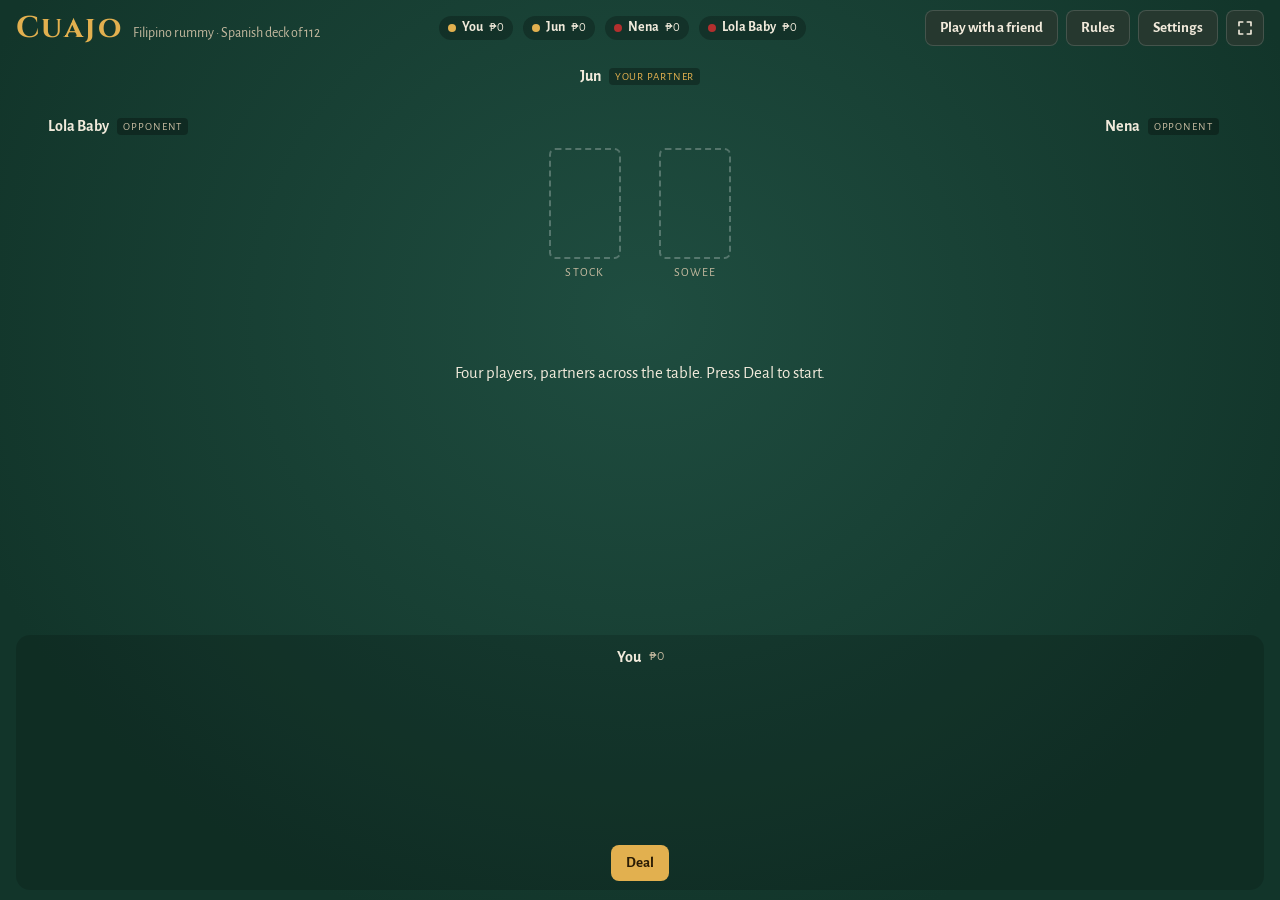
==== docs/index.html @ f2d4ef4f "Family house rules, house prices, discards per player, sideways layout, realistic cards - Win only w" ====
<!doctype html>
<html lang="en">
<head>
<meta charset="utf-8">
<meta name="viewport" content="width=device-width, initial-scale=1, viewport-fit=cover">
<title>Cuajo</title>
<link rel="manifest" href="manifest.webmanifest">
<meta name="theme-color" content="#12352a">
<link rel="icon" type="image/png" sizes="192x192" href="icon-192.png">
<link rel="apple-touch-icon" href="icon-180.png">
<meta name="mobile-web-app-capable" content="yes">
<meta name="apple-mobile-web-app-capable" content="yes">
<meta name="apple-mobile-web-app-title" content="Cuajo">
<meta name="apple-mobile-web-app-status-bar-style" content="black-translucent">
<link rel="preconnect" href="https://fonts.googleapis.com">
<link rel="preconnect" href="https://fonts.gstatic.com" crossorigin>
<link rel="stylesheet" href="https://fonts.googleapis.com/css2?family=Cinzel:wght@500;700&family=Alegreya+Sans:ital,wght@0,400;0,500;0,700;1,400&display=swap">
<style>
/* Layout: a card table seen from above. Your partner sits across the top, the two opponents on
   the left and right, the stock / discard / sowee in the middle, and your own hand fanned along
   the bottom edge. One committed look: dark felt, ivory cards, gold accents (coins). */
:root {
  --felt: #1f4d40;
  --felt-deep: #12352a;
  --ivory: #f7f0df;
  --ivory-2: #e8dcc0;
  --ink: #2b2219;
  --fg: #f1eadb;
  --fg-dim: #c4b99f;
  --panel: #1a2925;
  --panel-2: #26382f;
  --line: rgba(255, 255, 255, 0.14);
  --accent: #e2b04f;
  --accent-ink: #2a1c05;
  --good: #8fd39a;
  --warn: #f0a35e;
  --bad: #e5736d;
  --oros: #b07f1a;
  --copas: #b32f2e;
  --espadas: #3a5a8c;
  --bastos: #4c7a35;
  --font-display: 'Cinzel', 'Palatino Linotype', 'Book Antiqua', Georgia, serif;
  --font-body: 'Alegreya Sans', 'Gill Sans', 'Trebuchet MS', Verdana, sans-serif;
  --size: 1;
  --cw: calc(clamp(46px, 5.6vw, 74px) * var(--size));
  color-scheme: dark;
}
* { box-sizing: border-box; }
[hidden] { display: none !important; }
html, body { height: 100%; }
body {
  margin: 0;
  background: radial-gradient(ellipse at 50% 35%, var(--felt) 0%, var(--felt-deep) 78%) no-repeat, var(--felt-deep);
  color: var(--fg);
  font: 400 16px/1.4 var(--font-body);
  -webkit-font-smoothing: antialiased;
}
button { font: inherit; }
#app { min-height: 100%; display: flex; flex-direction: column; gap: 10px; padding-inline: 16px; padding-block: 10px; max-width: 1360px; margin: 0 auto; }

/* top bar */
.topbar { display: flex; align-items: center; justify-content: space-between; gap: 10px 16px; flex-wrap: wrap; }
.brand { display: flex; align-items: baseline; gap: 10px; flex-wrap: wrap; }
.brand h1 { font: 700 clamp(22px, 3vw, 30px)/1 var(--font-display); letter-spacing: 0.08em; margin: 0; color: var(--accent); }
.brand .sub { color: var(--fg-dim); font-size: 14px; }
.topbar .actions { display: flex; gap: 8px; flex-wrap: wrap; }
.scores { display: flex; gap: 6px 10px; flex-wrap: wrap; font-variant-numeric: tabular-nums; font-size: 14px; }
.sc { display: inline-flex; gap: 6px; align-items: center; padding: 2px 9px; border-radius: 999px; background: rgba(0, 0, 0, 0.25); }
.sc .nm { font-weight: 600; }
.dot { width: 8px; height: 8px; border-radius: 50%; flex: none; }
.dot.us { background: var(--accent); }
.dot.them { background: var(--copas); }
.pos { color: var(--good); }
.neg { color: var(--bad); }

/* buttons */
.btn { padding: 8px 14px; border-radius: 8px; border: 1px solid var(--line); background: var(--panel-2); color: var(--fg); cursor: pointer; font-weight: 600; font-size: 15px; line-height: 1.2; }
.btn:hover { background: #2f4439; }
.btn.primary { background: var(--accent); color: var(--accent-ink); border-color: transparent; }
.btn.primary:hover { background: #f0c268; }
.btn.danger { background: #5a2523; border-color: transparent; }
.btn:disabled { opacity: 0.45; cursor: default; }
.btn:disabled:hover { background: var(--panel-2); }
.btn.primary:disabled:hover { background: var(--accent); }
.btn:focus-visible, .card.pick:focus-visible, .pile.clickable .card:focus-visible { outline: 2px solid var(--accent); outline-offset: 2px; }
.btn .mini-row { --cw: 22px; margin-left: 6px; vertical-align: middle; }

/* table grid */
.table { flex: 1 1 auto; display: grid; grid-template-columns: minmax(120px, 1fr) minmax(0, 4fr) minmax(120px, 1fr); grid-template-rows: auto minmax(0, 1fr); grid-template-areas: "north north north" "west center east"; gap: 10px; }
.seat-north { grid-area: north; }
.seat-west { grid-area: west; }
.seat-east { grid-area: east; }
.center { grid-area: center; }

/* opponents' seats */
.seat { position: relative; display: flex; flex-direction: column; align-items: center; gap: 6px; padding: 8px; border-radius: 12px; border: 1px solid transparent; min-width: 0; }
.seat.active, .you.active { border-color: rgba(226, 176, 79, 0.65); background: rgba(0, 0, 0, 0.2); }
.seat header, .you header { display: flex; align-items: center; gap: 8px; flex-wrap: wrap; justify-content: center; font-size: 14px; color: var(--fg-dim); }
.seat .nm, .you .nm { font-weight: 700; font-size: 16px; color: var(--fg); }
.tag { font-size: 11px; letter-spacing: 0.08em; text-transform: uppercase; padding: 2px 6px; border-radius: 4px; background: rgba(0, 0, 0, 0.3); color: var(--fg-dim); line-height: 1.2; }
.tag.dealer { background: var(--accent); color: var(--accent-ink); }
.tag.purro { background: var(--copas); color: #fff; animation: pulse 1.4s ease-in-out infinite; }
.tag.us { color: var(--accent); }
.fan { display: flex; justify-content: center; flex-wrap: wrap; --cw: 34px; max-width: 100%; padding-left: calc(var(--cw) * 0.7); }
.fan .card { margin-left: calc(var(--cw) * -0.7); }
.fan.open { --cw: 40px; padding-left: calc(var(--cw) * 0.45); }
.fan.open .card { margin-left: calc(var(--cw) * -0.45); }
.seat-west .fan, .seat-east .fan { --cw: 30px; }
.extras { display: flex; gap: 10px; flex-wrap: wrap; justify-content: center; align-items: flex-end; }
.secret, .marker { display: flex; flex-direction: column; align-items: center; gap: 3px; font-size: 11px; color: var(--fg-dim); text-transform: uppercase; letter-spacing: 0.08em; }
.stack { display: flex; --cw: 26px; padding-left: calc(var(--cw) * 0.55); }
.stack .card { margin-left: calc(var(--cw) * -0.55); }
.marker { --cw: 30px; }
.stack .card.extra { margin-left: 5px; outline: 2px dashed var(--warn); outline-offset: -2px; }
.tag.penalty { background: #5a3a12; color: #f6d9a0; }

/* centre */
.center { display: flex; flex-direction: column; align-items: center; justify-content: center; gap: 12px; min-width: 0; padding: 6px 0; }
.piles { display: flex; gap: clamp(14px, 3vw, 40px); align-items: flex-end; justify-content: center; }
.pile { display: flex; flex-direction: column; align-items: center; gap: 5px; position: relative; }
.pile .lbl { font-size: 12px; letter-spacing: 0.1em; text-transform: uppercase; color: var(--fg-dim); }
.slot { width: var(--cw); height: calc(var(--cw) * 1.55); border-radius: calc(var(--cw) * 0.09); border: 2px dashed rgba(255, 255, 255, 0.25); }
.pile .cnt { position: absolute; top: -9px; right: -10px; background: var(--panel); border: 1px solid var(--line); border-radius: 999px; font-size: 12px; padding: 1px 7px; font-variant-numeric: tabular-nums; z-index: 1; }
.pile.clickable .card { cursor: pointer; box-shadow: 0 0 0 2px var(--accent), 0 6px 14px rgba(0, 0, 0, 0.4); transition: transform 0.15s ease; }
.pile.clickable .card:hover { transform: translateY(-5px); }
.pile.wins .card { box-shadow: 0 0 0 2px var(--good), 0 0 18px var(--good); }
.status { margin: 0; text-align: center; font-size: 17px; max-width: 60ch; text-wrap: balance; min-height: 1.4em; }
.status strong { color: var(--accent); }
.notice { color: var(--warn); }
.log { list-style: none; margin: 0; padding: 0; font-size: 13px; color: var(--fg-dim); max-width: 62ch; width: 100%; }
.log li { padding: 2px 0; border-top: 1px solid rgba(255, 255, 255, 0.07); display: flex; gap: 6px; align-items: center; }
.log li:first-child { border-top: 0; }
.log li.purro, .log li.time, .log li.over, .log li.secret { color: var(--fg); }
.shown-card { --cw: 22px; display: inline-flex; vertical-align: middle; }

/* your seat */
.you { position: relative; display: flex; flex-direction: column; gap: 6px; padding: 10px 8px 8px; border-radius: 14px; background: rgba(0, 0, 0, 0.16); border: 1px solid transparent; }
.hand { position: relative; display: flex; flex-wrap: wrap; justify-content: center; align-items: flex-end; padding: 16px 0 8px; gap: 16px 12px; min-height: calc(var(--cw) * 1.55 + 22px); }
.hand .card { margin-left: calc(var(--cw) * -0.36); transition: transform 0.15s ease, box-shadow 0.15s ease; }
.hand .card.pick { cursor: pointer; }
.hand .card.pick:hover, .hand .card.pick:focus-visible { transform: translateY(-8px); z-index: 2; }
.hand .card.selected { transform: translateY(-16px); box-shadow: 0 0 0 2px var(--accent), 0 8px 18px rgba(0, 0, 0, 0.45); z-index: 3; }
.hand .card.drawn { box-shadow: 0 0 0 2px var(--good), 0 4px 12px rgba(0, 0, 0, 0.4); }

.hand .card.meld::after, .hand .card.part::after { content: ''; position: absolute; left: 20%; right: 20%; bottom: 0; height: 4px; border-radius: 3px 3px 0 0; background: var(--good); }
.hand .card.part::after { background: var(--warn); }
.hand-tools { display: flex; gap: 6px 8px; align-items: center; justify-content: center; flex-wrap: wrap; font-size: 13px; }
.hand-tools .lbl { font-size: 12px; letter-spacing: 0.1em; text-transform: uppercase; color: var(--fg-dim); }
.btn.chip { padding: 4px 11px; font-size: 13px; border-radius: 999px; font-weight: 600; }
.btn.chip.on { border-color: rgba(226, 176, 79, 0.7); color: var(--accent); }
.drag-hint { color: var(--fg-dim); }
.hand .card { cursor: grab; touch-action: manipulation; -webkit-touch-callout: none; }
.hand .card.pick { cursor: pointer; }
.hand .card.placeholder { opacity: 0.3; transform: none !important; box-shadow: 0 0 0 2px var(--accent); }
.card.ghost { position: fixed; left: 0; top: 0; margin: 0; z-index: 60; pointer-events: none; transform: rotate(-3deg) scale(1.08); transition: none; box-shadow: 0 16px 30px rgba(0, 0, 0, 0.55), 0 0 0 2px var(--accent); }
body.dragging, body.dragging * { cursor: grabbing !important; -webkit-user-select: none; user-select: none; }
body.dragging .hand .card:hover { transform: none; }
.pile.discard.drop-target > :first-child { outline: 2px dashed var(--accent); outline-offset: 5px; }
.pile.discard.drop-hover > :first-child { outline: 3px solid var(--good); outline-offset: 5px; transform: scale(1.06); }
.hint { text-align: center; font-size: 14px; color: var(--fg-dim); min-height: 1.4em; display: flex; gap: 6px; align-items: center; justify-content: center; flex-wrap: wrap; }
.mini-row { display: inline-flex; gap: 3px; --cw: 26px; vertical-align: middle; flex-wrap: wrap; }
.bar { display: flex; gap: 8px; justify-content: center; flex-wrap: wrap; align-items: center; }

/* cards */
.card { position: relative; width: var(--cw); height: calc(var(--cw) * 1.55); border-radius: calc(var(--cw) * 0.09); background: linear-gradient(160deg, #fbf7ee 0%, #f1e9d6 100%); color: var(--ink); box-shadow: 0 1px 2px rgba(0, 0, 0, 0.45), 0 0 0 1px rgba(60, 40, 20, 0.35); flex: 0 0 auto; user-select: none; -webkit-user-select: none; overflow: hidden; }
.card.s-coins { --suit: var(--oros); }
.card.s-cups { --suit: var(--copas); }
.card.s-swords { --suit: var(--espadas); }
.card.s-batons { --suit: var(--bastos); }
.card .face { position: absolute; inset: 0; width: 100%; height: 100%; display: block; }
.face .ix { font-family: var(--font-display); font-weight: 700; font-size: 24px; fill: #2a2118; }
.face .ix.big { font-size: 46px; }
.face .tiny { font-family: var(--font-display); font-weight: 700; font-size: 6.5px; letter-spacing: 1.2px; fill: #2a2118; }
.card.back { background: repeating-linear-gradient(45deg, #8a2a2e 0 4px, #6d1c20 4px 8px), #6d1c20; border: calc(var(--cw) * 0.07) solid var(--ivory); }
.card.back::after { content: ''; position: absolute; inset: 10%; border: 1px solid rgba(255, 255, 255, 0.35); border-radius: 3px; }
.card.bounit { box-shadow: 0 0 0 2px var(--good), 0 0 12px var(--good); }

/* modals */
.modal { position: fixed; inset: 0; background: rgba(5, 12, 10, 0.64); display: flex; align-items: center; justify-content: center; padding: 16px; z-index: 20; }
.modal .box { background: var(--panel); border: 1px solid var(--line); border-radius: 14px; max-width: 700px; width: 100%; max-height: min(92vh, 100%); overflow: auto; padding: 22px 22px 18px; box-shadow: 0 20px 50px rgba(0, 0, 0, 0.5); }
.modal h2 { font: 700 24px/1.15 var(--font-display); margin: 0 0 6px; color: var(--accent); letter-spacing: 0.04em; text-wrap: balance; }
.modal h3 { margin: 18px 0 6px; text-transform: uppercase; letter-spacing: 0.1em; color: var(--fg-dim); font-size: 13px; font-weight: 700; }
.modal p { margin: 6px 0; max-width: 68ch; }
.modal .box > .bar { margin-top: 18px; justify-content: flex-end; }
.groups { display: flex; flex-wrap: wrap; gap: 10px; }
.group { display: flex; gap: 3px; padding: 6px; border-radius: 8px; background: rgba(0, 0, 0, 0.28); --cw: 40px; align-items: center; }
.kv { display: grid; grid-template-columns: auto 1fr; gap: 5px 16px; font-size: 15px; margin: 0; }
.kv dt { color: var(--fg-dim); }
.kv dd { margin: 0; font-variant-numeric: tabular-nums; }
.rules { font-size: 15px; line-height: 1.5; }
.rules ul, .rules ol { padding-left: 20px; }
.rules li { margin: 3px 0; max-width: 68ch; }
.rules dl { margin: 6px 0; }
.rules dt { font-weight: 700; margin-top: 8px; }
.rules dd { margin: 0; max-width: 68ch; }
.rules table { border-collapse: collapse; font-variant-numeric: tabular-nums; margin: 6px 0; }
.rules th, .rules td { text-align: left; padding: 4px 12px 4px 0; border-bottom: 1px solid var(--line); }
.rules a { color: var(--accent); }
.settings .row { display: flex; align-items: center; justify-content: space-between; gap: 12px; padding: 9px 0; border-top: 1px solid var(--line); flex-wrap: wrap; }
.settings .row:first-of-type { border-top: 0; }
.settings input[type=text], .settings select { font: inherit; padding: 6px 8px; border-radius: 6px; border: 1px solid var(--line); background: var(--panel-2); color: var(--fg); }
.settings input[type=text] { width: 11em; }
.settings input[type=checkbox] { width: 18px; height: 18px; accent-color: var(--accent); }
.time-card { display: flex; align-items: center; gap: 14px; margin: 10px 0; }
.time-card .card { --cw: 64px; }

@keyframes pulse { 0%, 100% { opacity: 1; } 50% { opacity: 0.55; } }
@media (prefers-reduced-motion: reduce) { *, *::before, *::after { animation: none !important; transition: none !important; } }

@media (max-width: 760px) {
  .table { grid-template-columns: 1fr 1fr; grid-template-areas: "north north" "west east" "center center"; gap: 6px; }
  .seat-west .fan, .seat-east .fan { display: none; }
  .seat { padding: 6px 4px; }
  .status { font-size: 15px; }
  .hand { padding-top: 10px; }
  .brand .sub { display: none; }
}
@media (max-width: 460px) {
  :root { --cw: calc(44px * var(--size)); }
  .seat-north .fan { --cw: 26px; }
  .modal .box { padding: 16px 14px 14px; }
}

/* groups in your hand */
.seg { position: relative; display: flex; flex-wrap: wrap; padding-left: calc(var(--cw) * 0.36); row-gap: 16px; }
.seg.grp { padding: 24px 8px 8px calc(var(--cw) * 0.36 + 8px); border-radius: 12px; background: rgba(255, 255, 255, 0.06); border: 1px solid var(--line); }
.seg.grp.ok { border-color: rgba(143, 211, 154, 0.6); background: rgba(143, 211, 154, 0.1); }
.seg.grp.part { border-color: rgba(240, 163, 94, 0.55); background: rgba(240, 163, 94, 0.07); }
.grp-tag { position: absolute; top: 3px; left: 8px; right: 4px; display: flex; white-space: nowrap; overflow: hidden; align-items: center; justify-content: space-between; gap: 6px; font-size: 11px; font-weight: 700; letter-spacing: 0.08em; text-transform: uppercase; color: var(--fg-dim); cursor: grab; -webkit-user-select: none; user-select: none; }
.grp-name { overflow: hidden; text-overflow: ellipsis; }
.seg.grp.ok .grp-name { color: var(--good); }
.seg.grp.part .grp-name { color: var(--warn); }
.grp-x { border: 0; background: transparent; color: var(--fg-dim); font-size: 17px; line-height: 1; padding: 0 4px; cursor: pointer; border-radius: 4px; }
.grp-x:hover, .grp-x:focus-visible { color: var(--fg); background: rgba(255, 255, 255, 0.12); }
.seg.grp .card.selected { transform: translateY(-10px); }
.seg.placeholder { opacity: 0.35; }
.seg.ghost { position: fixed; left: 0; top: 0; margin: 0; z-index: 60; pointer-events: none; transform: rotate(-2deg) scale(1.03); background: var(--panel-2); box-shadow: 0 16px 30px rgba(0, 0, 0, 0.5); }
.btn.chip.primary { background: var(--accent); color: var(--accent-ink); border-color: transparent; }

/* watching the other players */
.card.flying { position: fixed; left: 0; top: 0; margin: 0; z-index: 70; pointer-events: none; transform-origin: 0 0; box-shadow: 0 10px 22px rgba(0, 0, 0, 0.45); }
#app.dealing .fan .card, #app.dealing #hand .card, #app.dealing .pile.sowee .card, #app.dealing .pile.discard .card { visibility: hidden; }
.thinking { display: inline-flex; gap: 3px; align-items: center; padding: 0 2px; }
.thinking i { width: 5px; height: 5px; border-radius: 50%; background: var(--accent); animation: blink 1.1s infinite ease-in-out; }
.thinking i:nth-child(2) { animation-delay: 0.18s; }
.thinking i:nth-child(3) { animation-delay: 0.36s; }
@keyframes blink { 0%, 80%, 100% { opacity: 0.25; } 40% { opacity: 1; } }
.bubble { position: absolute; left: 50%; top: 0; transform: translate(-50%, -70%); background: var(--ivory); color: var(--ink); font: 700 17px/1 var(--font-display); letter-spacing: 0.04em; padding: 8px 14px; border-radius: 14px; box-shadow: 0 8px 20px rgba(0, 0, 0, 0.4); z-index: 30; white-space: nowrap; pointer-events: none; animation: pop 0.28s cubic-bezier(0.3, 1.6, 0.5, 1); }
.bubble::after { content: ''; position: absolute; left: 50%; bottom: -7px; margin-left: -7px; border: 7px solid transparent; border-bottom: 0; border-top-color: var(--ivory); }
@keyframes pop { from { transform: translate(-50%, -40%) scale(0.6); opacity: 0; } to { transform: translate(-50%, -70%) scale(1); opacity: 1; } }
.btn.next { display: inline-flex; align-items: center; gap: 6px; }
.btn.next kbd { font: 600 11px/1 var(--font-body); padding: 2px 5px; border-radius: 4px; border: 1px solid var(--line); color: var(--fg-dim); }

.center-bar { display: flex; justify-content: center; min-height: 38px; }

/* playing with a friend */
.friend .join-code { font: 700 34px/1 var(--font-display); letter-spacing: 0.25em; text-align: center; color: var(--accent); padding: 10px 0 4px; }
.link-row { display: flex; gap: 8px; align-items: center; flex-wrap: wrap; margin: 6px 0; }
.link-row input { flex: 1 1 160px; min-width: 0; font: inherit; padding: 7px 9px; border-radius: 6px; border: 1px solid var(--line); background: var(--panel-2); color: var(--fg); }
.friend .wait { display: flex; gap: 8px; align-items: center; color: var(--fg-dim); }
.error { color: var(--bad); }
.handover { display: flex; flex-direction: column; align-items: center; gap: 12px; padding: 20px 8px; text-align: center; width: 100%; }
.handover p { margin: 0; font-size: 17px; max-width: 40ch; }
.tag.friend { background: rgba(143, 211, 154, 0.2); color: var(--good); }

/* phones: the whole table on one screen */
@media (max-width: 600px) {
  #app { gap: 6px; padding-block: 6px; }
  .topbar { gap: 6px 8px; }
  .brand h1 { font-size: 20px; }
  .topbar .actions { gap: 5px; }
  .topbar .btn { padding: 5px 9px; font-size: 13px; }
  .scores { order: 3; width: 100%; gap: 4px; font-size: 12px; }
  .sc { padding: 1px 7px; gap: 4px; }
  .table { grid-template-columns: repeat(3, minmax(0, 1fr)); grid-template-areas: "west north east" "center center center"; gap: 4px; }
  .seat { padding: 4px 2px; gap: 3px; }
  .seat .fan { display: none; }
  .seat header { gap: 3px 5px; font-size: 12px; }
  .seat .nm { font-size: 14px; }
  .seat .tag.role:not(.us) { display: none; }
  .tag { font-size: 10px; padding: 1px 4px; }
  .extras { gap: 4px; }
  .center { gap: 6px; padding: 2px 0; }
  .piles { gap: 14px; }
  .pile .lbl { font-size: 10px; }
  .status { font-size: 14px; min-height: 0; }
  .center-bar { min-height: 0; }
  .btn.next { padding: 5px 12px; font-size: 13px; }
  .log { font-size: 12px; }
  .log li:nth-child(n+3) { display: none; }
  .you { padding: 6px 4px; gap: 4px; }
  .you header { font-size: 13px; gap: 4px 6px; }
  .hand-tools { gap: 4px 5px; }
  .hand-tools .lbl, .drag-hint { display: none; }
  .btn.chip { padding: 3px 9px; font-size: 12px; }
  .hand { --cw: calc(min(13.2vw, 54px) * var(--size)); padding-top: 12px; gap: 12px 8px; min-height: 0; }
  .seg { row-gap: 12px; }
  .seg.grp { padding: 20px 5px 5px calc(var(--cw) * 0.36 + 5px); }
  .hint { font-size: 12.5px; min-height: 0; }
  .bar .btn { padding: 7px 12px; font-size: 14px; }
  .bubble { font-size: 15px; padding: 6px 10px; }
}

/* table and card-back choices */
html[data-felt="blue"] { --felt: #1d4466; --felt-deep: #10283f; }
html[data-felt="burgundy"] { --felt: #5e2130; --felt-deep: #37111b; }
html[data-felt="wood"] { --felt: #7a5431; --felt-deep: #3e2915; }
html[data-felt="wood"] body { background: repeating-linear-gradient(90deg, rgba(0, 0, 0, 0.07) 0 2px, transparent 2px 11px), radial-gradient(ellipse at 50% 35%, var(--felt) 0%, var(--felt-deep) 78%) no-repeat, var(--felt-deep); }
html[data-back="blue"] .card.back { background: repeating-linear-gradient(45deg, #2d5391 0 4px, #1f3c6c 4px 8px), #1f3c6c; }
.settings h3 { margin-top: 20px; }
.fixed-name { color: var(--fg-dim); }
.friend .route { color: var(--fg-dim); font-size: 14px; }

/* chat */
.chat { position: fixed; right: 16px; bottom: calc(16px + env(safe-area-inset-bottom, 0px)); width: min(340px, calc(100vw - 32px)); max-height: min(62vh, 440px); display: flex; flex-direction: column; gap: 8px; padding: 10px 12px 12px; background: var(--panel); border: 1px solid var(--line); border-radius: 14px; box-shadow: 0 16px 40px rgba(0, 0, 0, 0.5); z-index: 40; }
.chat-head { display: flex; justify-content: space-between; align-items: center; font: 700 17px/1 var(--font-display); color: var(--accent); letter-spacing: 0.04em; }
.chat-list { list-style: none; margin: 0; padding: 0; overflow: auto; flex: 1 1 auto; min-height: 60px; display: flex; flex-direction: column; gap: 5px; font-size: 14px; overflow-wrap: anywhere; }
.chat-list b { color: var(--accent); }
.chat-list .empty { color: var(--fg-dim); }
.chat-quick { display: flex; flex-wrap: wrap; gap: 4px; }
.chat-form { display: flex; gap: 6px; }
.chat-form input { flex: 1 1 auto; min-width: 0; font: inherit; padding: 7px 9px; border-radius: 6px; border: 1px solid var(--line); background: var(--panel-2); color: var(--fg); }

/* matches, seats and stats */
.sc.match { background: rgba(226, 176, 79, 0.18); color: var(--accent); font-weight: 700; }
.match-win { font: 700 20px/1.2 var(--font-display); color: var(--accent); }
.friend .seats .row { display: flex; justify-content: space-between; gap: 10px; padding: 7px 0; border-top: 1px solid var(--line); flex-wrap: wrap; }
.friend .seats .row:first-child { border-top: 0; }
.who.here { color: var(--good); font-weight: 700; }
.who.away { color: var(--warn); }
.who.open { color: var(--fg-dim); }
.stat-grid { display: grid; grid-template-columns: repeat(auto-fill, minmax(140px, 1fr)); gap: 8px; margin: 8px 0; }
.stat { background: rgba(0, 0, 0, 0.22); border-radius: 10px; padding: 10px 12px; display: flex; flex-direction: column; gap: 2px; }
.stat b { font: 700 22px/1.1 var(--font-display); color: var(--accent); font-variant-numeric: tabular-nums; }
.stat span { font-size: 13px; color: var(--fg-dim); }
.note { color: var(--fg-dim); font-size: 13px; }
@media (max-width: 600px) { .chat { right: 8px; left: 8px; width: auto; bottom: calc(8px + env(safe-area-inset-bottom, 0px)); } }

/* phones: readable text and finger-sized controls */
@media (max-width: 600px) {
  .sc { font-size: 13px; padding: 3px 8px; }
  .topbar .btn { min-height: 38px; padding: 6px 11px; font-size: 14px; }
  .seat header { font-size: 13px; }
  .seat .nm { font-size: 15px; }
  .tag { font-size: 11.5px; padding: 2px 5px; }
  .pile .lbl { font-size: 12px; }
  .pile .cnt { font-size: 13px; }
  .status { font-size: 15px; }
  .log { font-size: 13px; }
  .you header { font-size: 14px; }
  .btn.chip { min-height: 36px; padding: 6px 12px; font-size: 14px; }
  .hint { font-size: 13.5px; }
  .bar .btn { min-height: 44px; padding: 9px 14px; font-size: 15px; }
  .btn.next { min-height: 40px; padding: 7px 14px; font-size: 14px; }
  .grp-tag { font-size: 12px; }
  .grp-x { font-size: 20px; padding: 2px 7px; }
  .modal { padding: 10px; }
  .modal .box { padding: 16px 14px 14px; font-size: 15px; max-height: calc(100% - 4px); }
  .modal .box > .bar .btn, .friend .link-row .btn { min-height: 44px; }
  /* 16px text in form fields stops iPhones from zooming in when you tap them */
  .settings select, .settings input[type=text], .link-row input, .chat-form input { font-size: 16px; min-height: 42px; width: 100%; }
  .settings .row { gap: 6px 12px; }
  .settings .row > span:first-child { flex: 1 1 100%; }
  .settings input[type=checkbox] { width: 24px; height: 24px; }
  .chat-quick .btn.chip { min-height: 38px; }
  .stat b { font-size: 20px; }
}
/* phones held sideways: keep the table on one screen */
@media (max-height: 500px) and (orientation: landscape) {
  :root { --cw: calc(40px * var(--size)); }
  #app { gap: 4px; padding-block: 4px; }
  .table { grid-template-columns: repeat(3, minmax(0, 1fr)); grid-template-areas: "west north east" "center center center"; gap: 4px; }
  .seat { padding: 2px; gap: 2px; }
  .seat .fan { display: none; }
  .log { display: none; }
  .center { gap: 4px; padding: 0; }
  .hand { --cw: calc(44px * var(--size)); padding-top: 10px; gap: 10px 8px; min-height: 0; }
  .brand .sub { display: none; }
}
@media (max-width: 600px) {
  .scores { gap: 4px; }
  .sc { font-size: 12.5px; padding: 2px 7px; gap: 4px; }
  .dot { width: 6px; height: 6px; }
  .log li:nth-child(n+2) { display: none; }
  .hand { --cw: calc(min(12.8vw, 52px) * var(--size)); gap: 10px 6px; }
  .seg { row-gap: 10px; }
  .seg.grp { padding: 26px 4px 4px calc(var(--cw) * 0.36 + 4px); }
  .grp-tag { top: 1px; left: 6px; right: 0; text-transform: none; letter-spacing: 0; font-size: 12.5px; }
  .grp-x { min-width: 32px; min-height: 26px; font-size: 20px; line-height: 1; padding: 0; }
  .hand-tools { gap: 4px; }
}

/* sort dropdown */
.sort-dd { position: relative; }
.sort-btn { display: inline-flex; align-items: center; gap: 6px; }
.sort-btn .sort-lbl { color: var(--fg-dim); font-weight: 600; }
.sort-btn .caret { font-size: 11px; opacity: 0.8; }
.sort-menu { position: absolute; left: 0; top: calc(100% + 6px); z-index: 25; min-width: 230px; display: flex; flex-direction: column; padding: 6px; background: var(--panel); border: 1px solid var(--line); border-radius: 12px; box-shadow: 0 14px 30px rgba(0, 0, 0, 0.45); }
.sort-item { display: flex; flex-direction: column; align-items: flex-start; gap: 2px; text-align: left; padding: 9px 12px; border: 0; border-radius: 8px; background: transparent; color: var(--fg); font: inherit; cursor: pointer; }
.sort-item b { font-size: 15px; }
.sort-item small { font-size: 12.5px; color: var(--fg-dim); }
.sort-item:hover, .sort-item:focus-visible { background: var(--panel-2); outline: none; }
.sort-item.on b { color: var(--accent); }
.sort-item.on b::after { content: '  \2713'; }
@media (max-width: 600px) {
  .btn.next kbd { display: none; }
  .secret span, .marker span { font-size: 12px; }
  .seg.grp { min-width: 116px; }
  .sort-item { min-height: 48px; }
}
@media (pointer: coarse) { .btn.next kbd { display: none; } }
.chat-head .btn { font: 600 14px/1.2 var(--font-body); letter-spacing: 0; }
/* phones held sideways: same readable sizes as upright */
@media (max-height: 500px) and (orientation: landscape) {
  .tag { font-size: 11.5px; }
  .pile .lbl { font-size: 12px; }
  .sc { font-size: 13px; }
  .seat header { font-size: 13px; }
  .seat .nm { font-size: 15px; }
  .btn.chip { min-height: 34px; font-size: 13.5px; }
  .topbar .btn { min-height: 34px; }
  .bar .btn { min-height: 40px; }
  .settings select, .settings input[type=text], .link-row input, .chat-form input { font-size: 16px; }
  .btn.next kbd, .drag-hint { display: none; }
  .grp-tag { text-transform: none; letter-spacing: 0; font-size: 12px; }
  .hand { --cw: calc(46px * var(--size)); }
}

/* sort tabs: one bar, the current choice filled in */
.sort-tabs { display: inline-flex; padding: 3px; gap: 2px; border-radius: 999px; background: rgba(0, 0, 0, 0.25); border: 1px solid var(--line); }
.sort-tab { border: 0; background: transparent; color: var(--fg-dim); font: 600 14px/1.2 var(--font-body); padding: 6px 14px; border-radius: 999px; cursor: pointer; }
.sort-tab:hover { color: var(--fg); background: rgba(255, 255, 255, 0.06); }
.sort-tab.on { background: var(--accent); color: var(--accent-ink); }
.sort-tab:focus-visible { outline: 2px solid var(--accent); outline-offset: 2px; }
.btn.link { background: transparent; border-color: transparent; color: var(--fg-dim); font-weight: 600; font-size: 14px; padding: 6px 8px; text-decoration: underline; text-underline-offset: 3px; text-decoration-color: rgba(255, 255, 255, 0.25); }
.btn.link:hover { color: var(--fg); background: transparent; }
@media (max-width: 600px) {
  .sort-lbl { display: none; }
  .sort-tab { min-height: 38px; padding: 8px 14px; font-size: 14.5px; }
  .btn.link { min-height: 38px; }
}
@media (max-height: 500px) and (orientation: landscape) { .sort-tab { min-height: 34px; } }

/* baksyo marks and the baksyo hint */
.hint .hint-b { flex-basis: 100%; color: var(--warn); }
.seg.grp.baksyo .grp-name { color: var(--good); }

/* each player's discards sit between them and the next player */
.center { display: grid; grid-template-columns: minmax(0, 1fr) minmax(0, 2.6fr) minmax(0, 1fr); grid-template-areas: "dnw piles dne" "dnw status dne" "dsw bar dse" "dsw log dse"; column-gap: 12px; row-gap: 8px; align-items: center; justify-items: center; }
.center > .piles { grid-area: piles; }
.center > .status { grid-area: status; }
.center > .center-bar { grid-area: bar; gap: 6px 10px; flex-wrap: wrap; align-items: center; }
.center > .log { grid-area: log; }
.dspot { --cw: calc(clamp(40px, 4.2vw, 58px) * var(--size)); min-width: 0; }
.d-nw { grid-area: dnw; justify-self: start; align-self: start; }
.d-ne { grid-area: dne; justify-self: end; align-self: start; }
.d-sw { grid-area: dsw; justify-self: start; align-self: end; }
.d-se { grid-area: dse; justify-self: end; align-self: end; }
.dstack { display: flex; padding-left: calc(var(--cw) * 0.6); border-radius: 8px; cursor: pointer; }
.dstack > .card, .dstack > .slot { margin-left: calc(var(--cw) * -0.6); }
.dstack:focus-visible { outline: 2px solid var(--accent); outline-offset: 4px; }
.pile.discard .dlbl { background: none; border: 0; padding: 2px 4px; font: 600 12.5px/1.2 var(--font-body); color: var(--fg-dim); text-decoration: underline; text-decoration-color: rgba(255, 255, 255, 0.25); text-underline-offset: 3px; cursor: pointer; max-width: 11ch; overflow: hidden; text-overflow: ellipsis; white-space: nowrap; }
.pile.discard .dlbl:hover { color: var(--fg); }
.pile.discard.mine .dlbl { color: var(--accent); }
.pile.discard.clickable .card:not(.top) { box-shadow: 0 1px 3px rgba(0, 0, 0, 0.35); cursor: pointer; }
.pile.discard.clickable .card:not(.top):hover { transform: none; }
.discards-box .dgroup { padding: 8px 10px; border-radius: 10px; margin-top: 8px; background: rgba(0, 0, 0, 0.18); }
.discards-box .dgroup.focus { box-shadow: 0 0 0 2px var(--accent); }
.discards-box h3 { margin: 0 0 6px; }
.discards-box .drow { display: flex; flex-wrap: wrap; gap: 5px; --cw: 34px; }
.discards-box .card.taken { opacity: 0.38; }
.discards-box .card.latest { box-shadow: 0 0 0 2px var(--accent); }
@media (max-width: 760px) {
  .center { column-gap: 6px; row-gap: 5px; grid-template-columns: minmax(0, 1fr) minmax(0, 2fr) minmax(0, 1fr); }
  .dspot { --cw: calc(38px * var(--size)); }
}
@media (max-width: 600px) {
  .dspot { --cw: calc(34px * var(--size)); }
  .pile.discard .dlbl { font-size: 12px; max-width: 9ch; padding: 4px 2px; min-height: 28px; }
  .center > .center-bar .btn.link { min-height: 36px; padding: 4px 6px; font-size: 13.5px; }
}

/* full-screen button */
.btn.icon { display: inline-flex; align-items: center; justify-content: center; padding: 6px 9px; }
.btn.icon.on { color: var(--accent); }

/* phones held sideways: the whole table on one screen, your action buttons beside your hand */
@media (max-height: 500px) and (orientation: landscape) {
  #app { min-height: 100vh; min-height: 100dvh; max-width: none; gap: 3px; padding: 3px max(10px, env(safe-area-inset-right)) max(3px, env(safe-area-inset-bottom)) max(10px, env(safe-area-inset-left)); }
  .topbar { flex-wrap: nowrap; gap: 8px; }
  .brand h1 { font-size: 18px; }
  .scores { flex: 1 1 auto; min-width: 0; flex-wrap: nowrap; overflow-x: auto; justify-content: center; scrollbar-width: none; gap: 4px; }
  .scores::-webkit-scrollbar { display: none; }
  .sc { flex: 0 0 auto; font-size: 12.5px; padding: 2px 7px; }
  .topbar .actions { flex-wrap: nowrap; gap: 4px; }
  .topbar .btn { min-height: 32px; padding: 4px 10px; font-size: 13px; }
  .table { grid-template-columns: minmax(84px, 1fr) minmax(0, 5fr) minmax(84px, 1fr); grid-template-rows: auto auto; grid-template-areas: "west north east" "west center east"; gap: 0 6px; flex: 0 0 auto; }
  .seat-west, .seat-east { align-self: center; }
  .seat header { flex-direction: column; gap: 2px; }
  .seat-north header { flex-direction: row; }
  .center { grid-template-columns: auto auto minmax(0, 1fr) auto auto; grid-template-areas: "dsw dnw piles dne dse" "status status status bar bar"; column-gap: 12px; row-gap: 2px; padding: 0; }
  .d-nw, .d-ne, .d-sw, .d-se { align-self: end; justify-self: center; }
  .dspot { --cw: calc(34px * var(--size)); }
  .piles { --cw: calc(38px * var(--size)); gap: 12px; }
  .pile .lbl { font-size: 11px; }
  .pile.discard .dlbl { font-size: 11.5px; padding: 1px 2px; min-height: 0; }
  .status { font-size: 13.5px; justify-self: stretch; text-align: center; min-height: 0; }
  .center > .center-bar { justify-self: end; flex-wrap: nowrap; min-height: 0; }
  .center > .center-bar .btn { min-height: 30px; padding: 3px 10px; font-size: 13px; }
  .log { display: none; }
  .you { display: grid; grid-template-columns: auto minmax(0, 1fr) auto; grid-template-areas: "head tools bar" "hand hand bar" "hint hint bar"; column-gap: 10px; row-gap: 0; padding: 3px 8px; align-items: center; }
  #you-head { grid-area: head; justify-content: flex-start; }
  #hand-tools { grid-area: tools; justify-content: flex-start; }
  #hand { grid-area: hand; --cw: calc(min(50px, (100vw - 290px) / 11.6, 13vh) * var(--size)); padding: 8px 0 4px; gap: 6px; flex-wrap: nowrap; overflow-x: auto; overflow-y: hidden; justify-content: flex-start; scrollbar-width: thin; }
  #hand > :first-child { margin-left: auto; }
  #hand > :last-child { margin-right: auto; }
  #hand .card { margin-left: calc(var(--cw) * -0.46); }
  #hand .seg { padding-left: calc(var(--cw) * 0.46); flex-wrap: nowrap; flex: 0 0 auto; }
  #hand .seg.grp { padding: 17px 3px 3px calc(var(--cw) * 0.46 + 3px); border-radius: 9px; min-width: 0; }
  #hand .grp-tag { top: 1px; left: 5px; font-size: 11px; }
  #hand .grp-x { font-size: 16px; min-width: 24px; min-height: 0; }
  #hint { grid-area: hint; font-size: 12.5px; }
  #hint .mini-row { --cw: 16px; }
  #bar { grid-area: bar; flex-direction: column; align-items: stretch; width: min(190px, 24vw); gap: 6px; }
  #bar .btn { min-height: 38px; padding: 6px 10px; font-size: 13.5px; white-space: normal; line-height: 1.15; }
  .sort-tab { min-height: 30px; padding: 4px 11px; font-size: 13px; }
  .hand-tools .btn.link { min-height: 30px; font-size: 13px; padding: 3px 6px; }
  .seg.grp { padding-top: 20px; }
  .grp-tag { font-size: 11.5px; }
  .bubble { font-size: 14px; padding: 5px 9px; }
}

/* realistic cards: printed card stock with a little grain, rounded corners, a soft gloss and real shadows */
.card { border-radius: calc(var(--cw) * 0.075); background-color: #f8f2e4;
  background-image: radial-gradient(120% 90% at 30% 15%, #fffdf7 0%, #f6efdf 55%, #ece2cb 100%);
  box-shadow: 0 0 0 0.5px rgba(70, 50, 25, 0.55), inset 0 0 0 1px rgba(255, 255, 255, 0.75), 0 1px 1px rgba(0, 0, 0, 0.35), 0 3px 6px -1px rgba(0, 0, 0, 0.32), 0 8px 14px -8px rgba(0, 0, 0, 0.45); }
.card::before { content: ''; position: absolute; inset: 0; border-radius: inherit; pointer-events: none; z-index: 2;
  background-image: linear-gradient(128deg, rgba(255, 255, 255, 0.42) 0%, rgba(255, 255, 255, 0.08) 26%, rgba(255, 255, 255, 0) 45%, rgba(40, 25, 10, 0) 72%, rgba(40, 25, 10, 0.08) 100%), url("data:image/svg+xml,%3Csvg xmlns='http://www.w3.org/2000/svg' width='160' height='160'%3E%3Cfilter id='n'%3E%3CfeTurbulence type='fractalNoise' baseFrequency='.9' numOctaves='2' stitchTiles='stitch'/%3E%3CfeColorMatrix values='0 0 0 0 .35  0 0 0 0 .27  0 0 0 0 .18  0 0 0 .55 0'/%3E%3C/filter%3E%3Crect width='160' height='160' filter='url(%23n)' opacity='.38'/%3E%3C/svg%3E");
  background-size: 100% 100%, 160px 160px; }
.card .face { filter: saturate(0.92) contrast(1.02); }
.face .ix { fill: #231a12; font-size: 23px; letter-spacing: -0.5px; }
.card.mini { border-radius: calc(var(--cw) * 0.09); box-shadow: 0 0 0 0.5px rgba(70, 50, 25, 0.55), 0 1px 2px rgba(0, 0, 0, 0.35); }
/* the back: a white margin around a fine red lattice with a central medallion, as on Spanish packs */
.card.back { border: calc(var(--cw) * 0.07) solid #f5eedf; background-color: #8e2329;
  background-image: url("data:image/svg+xml,%3Csvg xmlns='http://www.w3.org/2000/svg' viewBox='0 0 60 90'%3E%3Cellipse cx='30' cy='45' rx='19' ry='27' fill='none' stroke='rgba(255,226,190,.55)' stroke-width='1.6'/%3E%3Cellipse cx='30' cy='45' rx='14.5' ry='22' fill='rgba(255,226,190,.12)' stroke='rgba(255,226,190,.4)' stroke-width='.8'/%3E%3Cpath d='M30 30l4 9 9 1-7 6 2 9-8-5-8 5 2-9-7-6 9-1z' fill='rgba(255,226,190,.45)'/%3E%3Cpath d='M30 12v6M30 72v6M8 45h5M47 45h5' stroke='rgba(255,226,190,.4)' stroke-width='1.2' stroke-linecap='round'/%3E%3C/svg%3E"), url("data:image/svg+xml,%3Csvg xmlns='http://www.w3.org/2000/svg' width='12' height='12'%3E%3Cpath d='M6 0L12 6L6 12L0 6Z' fill='none' stroke='rgba(255,226,190,.30)' stroke-width='.9'/%3E%3Ccircle cx='6' cy='6' r='1.3' fill='rgba(255,226,190,.28)'/%3E%3Ccircle cx='0' cy='0' r='.9' fill='rgba(255,226,190,.22)'/%3E%3Ccircle cx='12' cy='12' r='.9' fill='rgba(255,226,190,.22)'/%3E%3Ccircle cx='12' cy='0' r='.9' fill='rgba(255,226,190,.22)'/%3E%3Ccircle cx='0' cy='12' r='.9' fill='rgba(255,226,190,.22)'/%3E%3C/svg%3E"), radial-gradient(90% 70% at 50% 40%, #b13a40 0%, #8e2329 55%, #6b161c 100%);
  background-size: 64% auto, calc(var(--cw) * 0.16) calc(var(--cw) * 0.16), 100% 100%; background-position: center, center, center; background-repeat: no-repeat, repeat, no-repeat;
  box-shadow: 0 0 0 0.5px rgba(70, 50, 25, 0.6), 0 1px 1px rgba(0, 0, 0, 0.35), 0 3px 6px -1px rgba(0, 0, 0, 0.32); }
.card.back::after { inset: 5%; border: 1px solid rgba(255, 226, 190, 0.5); border-radius: calc(var(--cw) * 0.035); box-shadow: inset 0 0 0 2px rgba(110, 20, 26, 0.6), inset 0 0 0 3px rgba(255, 226, 190, 0.22); }
.card.back.mini { background-size: 70% auto, calc(var(--cw) * 0.2) calc(var(--cw) * 0.2), 100% 100%; }
html[data-back="blue"] .card.back { background-color: #1f3c6c; background-image: url("data:image/svg+xml,%3Csvg xmlns='http://www.w3.org/2000/svg' viewBox='0 0 60 90'%3E%3Cellipse cx='30' cy='45' rx='19' ry='27' fill='none' stroke='rgba(255,226,190,.55)' stroke-width='1.6'/%3E%3Cellipse cx='30' cy='45' rx='14.5' ry='22' fill='rgba(255,226,190,.12)' stroke='rgba(255,226,190,.4)' stroke-width='.8'/%3E%3Cpath d='M30 30l4 9 9 1-7 6 2 9-8-5-8 5 2-9-7-6 9-1z' fill='rgba(255,226,190,.45)'/%3E%3Cpath d='M30 12v6M30 72v6M8 45h5M47 45h5' stroke='rgba(255,226,190,.4)' stroke-width='1.2' stroke-linecap='round'/%3E%3C/svg%3E"), url("data:image/svg+xml,%3Csvg xmlns='http://www.w3.org/2000/svg' width='12' height='12'%3E%3Cpath d='M6 0L12 6L6 12L0 6Z' fill='none' stroke='rgba(255,226,190,.30)' stroke-width='.9'/%3E%3Ccircle cx='6' cy='6' r='1.3' fill='rgba(255,226,190,.28)'/%3E%3Ccircle cx='0' cy='0' r='.9' fill='rgba(255,226,190,.22)'/%3E%3Ccircle cx='12' cy='12' r='.9' fill='rgba(255,226,190,.22)'/%3E%3Ccircle cx='12' cy='0' r='.9' fill='rgba(255,226,190,.22)'/%3E%3Ccircle cx='0' cy='12' r='.9' fill='rgba(255,226,190,.22)'/%3E%3C/svg%3E"), radial-gradient(90% 70% at 50% 40%, #3a64a8 0%, #234479 55%, #172e55 100%); }
html[data-back="blue"] .card.back::after { box-shadow: inset 0 0 0 2px rgba(20, 35, 70, 0.6), inset 0 0 0 3px rgba(255, 226, 190, 0.22); }
.fan .card, .dstack > .card, .stack .card { box-shadow: 0 0 0 0.5px rgba(70, 50, 25, 0.6), -1px 0 2px rgba(0, 0, 0, 0.28), 0 2px 4px -1px rgba(0, 0, 0, 0.3); }
.hand .card.selected { box-shadow: 0 0 0 2px var(--accent), 0 10px 20px rgba(0, 0, 0, 0.5); }
.hand .card.drawn { box-shadow: 0 0 0 2px var(--good), 0 4px 12px rgba(0, 0, 0, 0.4); }
.pile.clickable .card { box-shadow: 0 0 0 2px var(--accent), 0 6px 14px rgba(0, 0, 0, 0.45); }
.pile.discard.clickable .card.top { box-shadow: 0 0 0 2px var(--accent), 0 6px 14px rgba(0, 0, 0, 0.45); }
.pile.discard.clickable .card:not(.top) { box-shadow: 0 0 0 0.5px rgba(70, 50, 25, 0.6), -1px 0 2px rgba(0, 0, 0, 0.28); }
.card.bounit { box-shadow: 0 0 0 2px var(--good), 0 0 12px var(--good); }
.discards-box .card.latest { box-shadow: 0 0 0 2px var(--accent); }
.card.ghost { box-shadow: 0 16px 30px rgba(0, 0, 0, 0.55), 0 0 0 2px var(--accent); }

</style>
</head>
<body>
<svg width="0" height="0" style="position:absolute" aria-hidden="true" focusable="false">
  <defs>
    <!-- pips (square) -->
    <symbol id="p-coins" viewBox="0 0 40 40">
      <circle cx="20" cy="20" r="18.5" fill="#f0c63f" stroke="#2a2118" stroke-width="1.4"/>
      <circle cx="20" cy="20" r="14.5" fill="none" stroke="#2a2118" stroke-width=".9" stroke-dasharray="1.6 1.4"/>
      <circle cx="20" cy="20" r="9.5" fill="#d4392f" stroke="#2a2118" stroke-width=".9"/>
      <path d="M20 12.2l2.2 4.6 5 .6-3.7 3.4 1 5-4.5-2.5-4.5 2.5 1-5-3.7-3.4 5-.6z" fill="#f0c63f" stroke="#2a2118" stroke-width=".6"/>
      <circle cx="20" cy="20" r="1.8" fill="#4c8ccc"/>
    </symbol>
    <symbol id="p-cups" viewBox="0 0 40 40">
      <path d="M8.5 4.5h23v5.5c0 6-4.6 10.5-11.5 10.5S8.5 16 8.5 10z" fill="#f0c63f" stroke="#2a2118" stroke-width="1.3"/>
      <path d="M9 8.2h22" stroke="#d4392f" stroke-width="3"/>
      <path d="M10.5 13.5c3 1.6 6 2.4 9.5 2.4s6.5-.8 9.5-2.4" fill="none" stroke="#2a2118" stroke-width=".8"/>
      <path d="M16 20.5h8l-1.2 3h-5.6z" fill="#4c8ccc" stroke="#2a2118" stroke-width=".9"/>
      <rect x="18.3" y="23.5" width="3.4" height="5.5" fill="#f0c63f" stroke="#2a2118" stroke-width=".9"/>
      <path d="M8 36c0-4 5.4-6.5 12-6.5S32 32 32 36z" fill="#f0c63f" stroke="#2a2118" stroke-width="1.3"/>
      <path d="M11 34.2h18" stroke="#d4392f" stroke-width="1.8"/>
      <path d="M8 36h24" stroke="#2a2118" stroke-width="1.2"/>
    </symbol>
    <!-- long pips: swords and batons are drawn full length and rotated into crossed layouts -->
    <symbol id="l-swords" viewBox="0 0 24 110">
      <path d="M12 1.5l4.5 9.5-1.2 66.5H8.7L7.5 11z" fill="#6fa3dc" stroke="#1f3f6b" stroke-width="1.2" stroke-linejoin="round"/>
      <path d="M12 6v69" stroke="#dff0ff" stroke-width="1.6"/>
      <path d="M1.5 79.5h21l-1.5 4.5h-18z" fill="#f0c63f" stroke="#2a2118" stroke-width="1"/>
      <rect x="9.2" y="84" width="5.6" height="17" fill="#d4392f" stroke="#2a2118" stroke-width="1"/>
      <path d="M9.5 88h5M9.5 92h5M9.5 96h5" stroke="#f0c63f" stroke-width="1"/>
      <circle cx="12" cy="105" r="3.8" fill="#f0c63f" stroke="#2a2118" stroke-width="1"/>
    </symbol>
    <symbol id="l-batons" viewBox="0 0 24 110">
      <path d="M8.5 108c-3.5-24-5.5-52-.5-94 .8-6.5 7.5-8 9.5-1.5 6 34 5 63.5.5 95.5z" fill="#6aa84f" stroke="#2f5a22" stroke-width="1.3" stroke-linejoin="round"/>
      <path d="M12.5 12c3 30 3 58 .5 92" stroke="#f0c63f" stroke-width="3" fill="none" stroke-linecap="round"/>
      <path d="M6.5 22c2 4 3.5 6 2 10M17 40c-2 3.5-2.5 6-1 10M6 62c2 4 3 6.5 1.5 10M17.5 82c-2 3.5-2.5 6-1 10" fill="none" stroke="#d4392f" stroke-width="2.4" stroke-linecap="round"/>
      <circle cx="9" cy="19" r="1.8" fill="#d4392f" stroke="#2f5a22" stroke-width=".5"/><circle cx="16.5" cy="37" r="1.8" fill="#d4392f" stroke="#2f5a22" stroke-width=".5"/><circle cx="8.5" cy="59" r="1.8" fill="#d4392f" stroke="#2f5a22" stroke-width=".5"/><circle cx="17" cy="79" r="1.8" fill="#d4392f" stroke="#2f5a22" stroke-width=".5"/><circle cx="10" cy="98" r="1.8" fill="#d4392f" stroke="#2f5a22" stroke-width=".5"/>
    </symbol>
    <symbol id="l-batons-y" viewBox="0 0 24 110">
      <path d="M8.5 108c-3.5-24-5.5-52-.5-94 .8-6.5 7.5-8 9.5-1.5 6 34 5 63.5.5 95.5z" fill="#f0c63f" stroke="#7a5a12" stroke-width="1.3" stroke-linejoin="round"/>
      <path d="M12.5 12c3 30 3 58 .5 92" stroke="#fbe58a" stroke-width="3" fill="none" stroke-linecap="round"/>
      <circle cx="9" cy="19" r="1.8" fill="#d4392f" stroke="#7a5a12" stroke-width=".5"/><circle cx="16.5" cy="37" r="1.8" fill="#d4392f" stroke="#7a5a12" stroke-width=".5"/><circle cx="8.5" cy="59" r="1.8" fill="#d4392f" stroke="#7a5a12" stroke-width=".5"/><circle cx="17" cy="79" r="1.8" fill="#d4392f" stroke="#7a5a12" stroke-width=".5"/><circle cx="10" cy="98" r="1.8" fill="#d4392f" stroke="#7a5a12" stroke-width=".5"/>
    </symbol>
    <!-- print textures shared by the court figures -->
    <pattern id="hatch" width="2.6" height="2.6" patternUnits="userSpaceOnUse" patternTransform="rotate(40)"><path d="M0 0v2.6" stroke="#2a2118" stroke-width=".55" opacity=".42"/></pattern>
    <pattern id="ermine" width="6" height="7" patternUnits="userSpaceOnUse"><rect width="6" height="7" fill="#f7f1e4"/><path d="M3 1.6v2.6M1.9 4.4 3 5.8l1.1-1.4" stroke="#2a2118" stroke-width=".75" fill="none" stroke-linecap="round"/></pattern>
    <pattern id="damask" width="9" height="9" patternUnits="userSpaceOnUse"><path d="M4.5 1.2 6 4.5 4.5 7.8 3 4.5z" fill="#f0c63f" opacity=".6"/><circle cx="0" cy="0" r=".9" fill="#f0c63f" opacity=".6"/><circle cx="9" cy="9" r=".9" fill="#f0c63f" opacity=".6"/><circle cx="9" cy="0" r=".9" fill="#f0c63f" opacity=".6"/><circle cx="0" cy="9" r=".9" fill="#f0c63f" opacity=".6"/></pattern>
    <!-- court figures (sota 10, caballo 11, rey 12); robe/trim colours come from CSS variables set per suit -->
    <symbol id="fig-rey" viewBox="0 0 100 155">
      <ellipse cx="50" cy="142" rx="27" ry="2.8" fill="#2a2118" opacity=".18"/>
      <path d="M33 60c-6 20-12 50-12 80h58c0-30-6-60-12-80z" fill="var(--trim)" stroke="#2a2118" stroke-width="1.1" stroke-linejoin="round"/>
      <path d="M33 60c-6 20-12 50-12 80h6c1-28 5-56 10-80z" fill="url(#hatch)"/>
      <path d="M37 58h26c4 22 9 52 10 82H27c1-30 6-60 10-82z" fill="var(--robe)" stroke="#2a2118" stroke-width="1.1" stroke-linejoin="round"/>
      <path d="M37 58h26c4 22 9 52 10 82H27c1-30 6-60 10-82z" fill="url(#damask)"/>
      <path d="M37 58c-4 22-9 52-10 82h7c1-28 4-56 7-82z" fill="url(#hatch)"/>
      <path d="M46 60h8l6 80H40z" fill="url(#ermine)" stroke="#2a2118" stroke-width=".9"/>
      <path d="M27 136.5h46v4H27z" fill="url(#ermine)" stroke="#2a2118" stroke-width=".9"/>
      <path d="M36 84h28" stroke="#2a2118" stroke-width="3.4"/><path d="M36 84h28" stroke="#f0c63f" stroke-width="1.8"/>
      <rect x="47" y="81.5" width="6" height="5" rx="1" fill="#f0c63f" stroke="#2a2118" stroke-width=".7"/>
      <path d="M41 140.5h7l1 2.6H39.5zM52 140.5h7l1.5 2.6H51z" fill="#2a2118"/>
      <path d="M38 62c-7 4-11 12-11 24" stroke="#2a2118" stroke-width="10" fill="none" stroke-linecap="round"/>
      <path d="M38 62c-7 4-11 12-11 24" stroke="var(--robe)" stroke-width="8" fill="none" stroke-linecap="round"/>
<path d="M23.6 82h7.8v3.2h-7.8z" fill="url(#ermine)" stroke="#2a2118" stroke-width=".6"/>
      <path d="M62 62c6 4 9 12 8 22" stroke="#2a2118" stroke-width="10" fill="none" stroke-linecap="round"/>
      <path d="M62 62c6 4 9 12 8 22" stroke="var(--robe)" stroke-width="8" fill="none" stroke-linecap="round"/>
      <path d="M66 82h8v3.2h-8z" fill="url(#ermine)" stroke="#2a2118" stroke-width=".6"/>
      <path d="M28.5 46v58" stroke="#2a2118" stroke-width="3.2" stroke-linecap="round"/><path d="M28.5 46v58" stroke="#f0c63f" stroke-width="1.8"/>
      <circle cx="28.5" cy="44" r="3.4" fill="#f0c63f" stroke="#2a2118" stroke-width=".9"/><path d="M28.5 38.6v3M27 40.1h3" stroke="#2a2118" stroke-width=".9"/>
      <circle cx="28" cy="89" r="4.2" fill="#f3d4b2" stroke="#2a2118" stroke-width=".9"/>
      <circle cx="70" cy="88" r="4.2" fill="#f3d4b2" stroke="#2a2118" stroke-width=".9"/>
      <path d="M36 57c5 4 23 4 28 0l1 5c-6 4-24 4-30 0z" fill="url(#ermine)" stroke="#2a2118" stroke-width=".9"/>
      <ellipse cx="50" cy="41" rx="9.2" ry="10.6" fill="#f3d4b2" stroke="#2a2118" stroke-width="1.1"/>
      <path d="M40.8 41c0 9 4 15 9.2 16s9.2-7 9.2-16c-2 3-4 5-9.2 5s-7.2-2-9.2-5z" fill="#e9e2d2" stroke="#2a2118" stroke-width=".9"/>
      <path d="M45 50c2.5 1.6 7.5 1.6 10 0" stroke="#2a2118" stroke-width=".6" fill="none"/><path d="M46 46.6c1.4-1 2.6-1 4 0 1.4-1 2.6-1 4 0" stroke="#2a2118" stroke-width=".8" fill="#e9e2d2"/>
      <path d="M45.2 39.4h2.6M52.2 39.4h2.6" stroke="#2a2118" stroke-width="1" stroke-linecap="round"/><path d="M44.8 37c1-.7 2.4-.7 3.4 0M51.8 37c1-.7 2.4-.7 3.4 0" stroke="#2a2118" stroke-width=".7" fill="none"/>
      <path d="M50 40v4l-1.3.5" stroke="#2a2118" stroke-width=".7" fill="none"/>
      <path d="M40.5 33l2.4-12 4.2 6 2.9-9 2.9 9 4.2-6 2.4 12z" fill="#f0c63f" stroke="#2a2118" stroke-width="1.1" stroke-linejoin="round"/>
      <path d="M40.5 32.5h19" stroke="#2a2118" stroke-width="3.2"/><path d="M40.5 32.5h19" stroke="#d4392f" stroke-width="1.8"/>
      <circle cx="50" cy="24.5" r="1.4" fill="#d4392f" stroke="#2a2118" stroke-width=".5"/><circle cx="43.4" cy="27.6" r="1" fill="#4c8ccc"/><circle cx="56.6" cy="27.6" r="1" fill="#4c8ccc"/>
    </symbol>
    <symbol id="fig-caballo" viewBox="0 0 100 155">
      <ellipse cx="50" cy="141.5" rx="34" ry="2.6" fill="#2a2118" opacity=".18"/>
      <path d="M25 90c-6 6-10 18-9 30 2-6 5-11 9-14" fill="#e8e1d3" stroke="#2a2118" stroke-width="1" stroke-linejoin="round"/>
      <path d="M31 103l-4 18 1 17M39 105l-1 16 2 17" stroke="#2a2118" stroke-width="5.6" fill="none" stroke-linecap="round" stroke-linejoin="round"/>
      <path d="M31 103l-4 18 1 17M39 105l-1 16 2 17" stroke="#f4efe3" stroke-width="3.6" fill="none" stroke-linecap="round" stroke-linejoin="round"/>
      <path d="M64 104l3 15-2 18M71 101l6 12 3 8" stroke="#2a2118" stroke-width="5.6" fill="none" stroke-linecap="round" stroke-linejoin="round"/>
      <path d="M64 104l3 15-2 18M71 101l6 12 3 8" stroke="#f4efe3" stroke-width="3.6" fill="none" stroke-linecap="round" stroke-linejoin="round"/>
      <path d="M25.5 137.5h5v3h-5.5zM37.5 137.5h5v3h-5.5zM62.5 136.5h5v3H62zM78.5 120l3.6 3-2 2.4-3.4-2.6z" fill="#2a2118"/>
      <path d="M24 92c0-11 12-15 26-15 13 0 21 2 25 8 4 7 1 16-5 19-10 4-34 4-42 0-3-2-4-7-4-12z" fill="#f4efe3" stroke="#2a2118" stroke-width="1.2"/>
      <path d="M26 99c8 4 32 5 44 1" stroke="#2a2118" stroke-width=".6" fill="none" opacity=".5"/>
      <path d="M68 84c3-8 7-16 12-22 2-3 6-4 8-2l5 7c1 2 0 4-2 4l-4-1c-2 4-5 10-9 16z" fill="#f4efe3" stroke="#2a2118" stroke-width="1.2" stroke-linejoin="round"/>
      <path d="M69 80c3-7 7-14 11-19" stroke="#8a6a3a" stroke-width="3.4" fill="none" stroke-linecap="round"/>
      <path d="M80 58.5l2-4 1.6 4.4" fill="#f4efe3" stroke="#2a2118" stroke-width=".8"/>
      <circle cx="86" cy="62.5" r="1" fill="#2a2118"/><path d="M91.5 66.5l-.8 1.2" stroke="#2a2118" stroke-width=".8"/>
      <path d="M84 60l7 7M78 66l12 1" stroke="#7a2a1a" stroke-width="1.1" fill="none"/>
      <path d="M38 79h28l2 22c-10 3-22 3-32 0z" fill="var(--robe)" stroke="#2a2118" stroke-width="1" stroke-linejoin="round"/>
      <path d="M38 79h28l2 22c-10 3-22 3-32 0z" fill="url(#damask)"/>
      <path d="M36 101c10 3 22 3 32 0" stroke="#f0c63f" stroke-width="2.4" fill="none"/>
      <path d="M37 103l1 2.6M41 103.8l.6 2.6M45 104.2l.3 2.6M49 104.4v2.6M53 104.3l-.3 2.6M57 104l-.6 2.6M61 103.6l-1 2.6M65 102.8l-1.2 2.6" stroke="var(--trim)" stroke-width="1.2"/>
      <path d="M49 82l7 10-2 12" stroke="#2a2118" stroke-width="7" fill="none" stroke-linecap="round" stroke-linejoin="round"/>
      <path d="M49 82l7 10-2 12" stroke="var(--trim)" stroke-width="5" fill="none" stroke-linecap="round" stroke-linejoin="round"/>
      <path d="M51 103h7l1 3h-9z" fill="#2a2118"/><path d="M52 98v6h5v-6" stroke="#f0c63f" stroke-width="1" fill="none"/>
      <path d="M43 56c4-3 10-3 14 0l3 26H40z" fill="var(--robe)" stroke="#2a2118" stroke-width="1.1" stroke-linejoin="round"/>
      <path d="M43 56l-3 26h4l2-26z" fill="url(#hatch)"/>
      <path d="M40 76h20" stroke="#2a2118" stroke-width="2.6"/><path d="M40 76h20" stroke="#f0c63f" stroke-width="1.2"/>
      <path d="M44 60c-2 6 4 12 16 16" stroke="#2a2118" stroke-width="7.4" fill="none" stroke-linecap="round"/>
      <path d="M44 60c-2 6 4 12 16 16" stroke="var(--robe)" stroke-width="5.6" fill="none" stroke-linecap="round"/>
      <circle cx="61" cy="76" r="3.4" fill="#f3d4b2" stroke="#2a2118" stroke-width=".9"/>
      <path d="M61 76c8-4 16-8 24-15" stroke="#7a2a1a" stroke-width="1" fill="none"/>
      <path d="M56 59c6 0 11-6 13-14" stroke="#2a2118" stroke-width="7.4" fill="none" stroke-linecap="round"/>
      <path d="M56 59c6 0 11-6 13-14" stroke="var(--robe)" stroke-width="5.6" fill="none" stroke-linecap="round"/>
      <circle cx="70" cy="42.5" r="3.4" fill="#f3d4b2" stroke="#2a2118" stroke-width=".9"/>
      <path d="M43.5 56c3-3 10-3 13 0l-2 3.6h-9z" fill="#f7f1e4" stroke="#2a2118" stroke-width=".8"/>
      <ellipse cx="50" cy="44" rx="7.4" ry="8.4" fill="#f3d4b2" stroke="#2a2118" stroke-width="1"/>
      <path d="M43 44c0 6 3 9 7 9.5s7-3.5 7-9.5c-1.6 2-3.6 3-7 3s-5.4-1-7-3z" fill="#5a3a1f" stroke="#2a2118" stroke-width=".7"/>
      <path d="M46.7 49.3c1.2.7 5.4.7 6.6 0" stroke="#f3d4b2" stroke-width=".9" fill="none"/>
      <path d="M46 42.6h2.2M51.8 42.6H54" stroke="#2a2118" stroke-width=".9" stroke-linecap="round"/><path d="M50 43v3l-1 .4" stroke="#2a2118" stroke-width=".6" fill="none"/>
      <path d="M38 37.5c3-2 21-2 24 0-2 2-20 2-24 0z" fill="var(--trim)" stroke="#2a2118" stroke-width=".9"/>
      <path d="M43.5 37c0-7 13-7 13 0" fill="var(--trim)" stroke="#2a2118" stroke-width=".9"/>
      <path d="M55 33c5-6 10-7 13-5-4 1-8 4-10 8z" fill="#f7f1e4" stroke="#2a2118" stroke-width=".7"/>
    </symbol>
    <symbol id="fig-sota" viewBox="0 0 100 155">
      <ellipse cx="50" cy="141.5" rx="24" ry="2.6" fill="#2a2118" opacity=".18"/>
      <path d="M42 104l-1.5 32h6l2-32zM51.5 104l2 32h6l-1.5-32z" fill="var(--trim)" stroke="#2a2118" stroke-width="1"/>
      <path d="M42 104l-1.5 32h2.6l1.6-32z" fill="url(#hatch)"/>
      <path d="M39.5 135.5h7.5l1 4.5H36.5c0-2.5 1.2-4.5 3-4.5zM53 135.5h7.5c1.8 0 3 2 3 4.5H52z" fill="#2a2118"/>
      <path d="M37 84l-4 23q17 4 34 0l-4-23z" fill="var(--robe)" stroke="#2a2118" stroke-width="1.1" stroke-linejoin="round"/>
      <path d="M41 86l-2.5 21M46 86l-1 22M54 86l1 22M59 86l2.5 21" stroke="#2a2118" stroke-width=".6" opacity=".55"/>
      <path d="M37 84l-4 23 4 .8 3.4-23.8z" fill="url(#hatch)"/>
      <path d="M33 107q17 4 34 0" fill="none" stroke="#f0c63f" stroke-width="2.2"/>
      <path d="M38 60q12-4 24 0l2 25H36z" fill="var(--robe)" stroke="#2a2118" stroke-width="1.1" stroke-linejoin="round"/>
      <path d="M38 60q12-4 24 0l2 25H36z" fill="url(#damask)"/>
      <path d="M38 60l-2 25h5l1-24.6z" fill="url(#hatch)"/>
      <path d="M50 59.5v24" stroke="#2a2118" stroke-width=".7"/>
      <circle cx="50" cy="66" r="1" fill="#f0c63f" stroke="#2a2118" stroke-width=".4"/><circle cx="50" cy="71" r="1" fill="#f0c63f" stroke="#2a2118" stroke-width=".4"/><circle cx="50" cy="76" r="1" fill="#f0c63f" stroke="#2a2118" stroke-width=".4"/>
      <path d="M36 83h28v4H36z" fill="#5a3a1a" stroke="#2a2118" stroke-width=".8"/>
      <rect x="47.5" y="82.3" width="5" height="5.4" rx="1" fill="#f0c63f" stroke="#2a2118" stroke-width=".7"/>
      <path d="M60 88l9 14" stroke="#2a2118" stroke-width="2.6" stroke-linecap="round"/><path d="M60.4 88.6l8.2 12.8" stroke="#bcc6d3" stroke-width="1.2"/>
      <path d="M57.5 89.5l5-3" stroke="#f0c63f" stroke-width="2" stroke-linecap="round"/>
      <path d="M39 62c-7 4-9 14-8 26" stroke="#2a2118" stroke-width="9.6" fill="none" stroke-linecap="round"/>
      <path d="M39 62c-7 4-9 14-8 26" stroke="var(--robe)" stroke-width="7.6" fill="none" stroke-linecap="round"/>
      <path d="M32.6 70l4.4 1M31.8 75l4.4.4M31.4 80h4.4" stroke="var(--trim)" stroke-width="1.6" stroke-linecap="round"/>
      <circle cx="31" cy="91" r="3.8" fill="#f3d4b2" stroke="#2a2118" stroke-width=".9"/>
      <path d="M61 62c7 2 10 8 10 16" stroke="#2a2118" stroke-width="9.6" fill="none" stroke-linecap="round"/>
      <path d="M61 62c7 2 10 8 10 16" stroke="var(--robe)" stroke-width="7.6" fill="none" stroke-linecap="round"/>
      <path d="M64.6 65.4l2.4 3.6M67 70.4l3 2.4M68.6 75.4l3.4.8" stroke="var(--trim)" stroke-width="1.6" stroke-linecap="round"/>
      <circle cx="71" cy="80.5" r="3.8" fill="#f3d4b2" stroke="#2a2118" stroke-width=".9"/>
      <path d="M46.5 50h7v8h-7z" fill="#f3d4b2" stroke="#2a2118" stroke-width=".8"/>
      <path d="M40 59.5q2.5-3 5 0 2.5-3 5 0 2.5-3 5 0 2.5-3 5 0L58 62.5H42z" fill="#f7f1e4" stroke="#2a2118" stroke-width=".8"/>
      <ellipse cx="50" cy="42" rx="9" ry="10.4" fill="#f3d4b2" stroke="#2a2118" stroke-width="1.1"/>
      <path d="M41 42c-1-9 4-14 9-14s10 5 9 14c-1.5-4-2-6-3-7-3 2-9 2-12 0-1 1-1.5 3-3 7z" fill="#6b4423" stroke="#2a2118" stroke-width=".8"/>
      <path d="M41.2 41c-1 5 0 9 2 11M58.8 41c1 5 0 9-2 11" stroke="#6b4423" stroke-width="3" fill="none" stroke-linecap="round"/>
      <path d="M45 41.6h2.6M52.4 41.6H55" stroke="#2a2118" stroke-width="1" stroke-linecap="round"/><path d="M44.6 39.2c1-.8 2.4-.8 3.4 0M52 39.2c1-.8 2.4-.8 3.4 0" stroke="#2a2118" stroke-width=".7" fill="none"/>
      <path d="M50 42.2v4l-1.4.6" stroke="#2a2118" stroke-width=".7" fill="none"/>
      <path d="M47.6 48.6c1.6.9 3.2.9 4.8 0" stroke="#a0453a" stroke-width="1" fill="none" stroke-linecap="round"/>
      <circle cx="45.4" cy="46" r="1.6" fill="#e8a08a" opacity=".5"/><circle cx="54.6" cy="46" r="1.6" fill="#e8a08a" opacity=".5"/>
      <path d="M39 33c2-7 20-7 22 0-6-2-16-2-22 0z" fill="var(--trim)" stroke="#2a2118" stroke-width=".9"/>
      <path d="M38 33.5h24" stroke="#2a2118" stroke-width="1.6" stroke-linecap="round"/>
      <path d="M58 30c6-10 13-12 17-10-5 1-10 5-13 12z" fill="#f7f1e4" stroke="#2a2118" stroke-width=".8"/><path d="M59 30c4-6 9-9 14-10" stroke="#2a2118" stroke-width=".5" fill="none"/>
    </symbol>
  </defs>
</svg>
<div id="app">
  <header class="topbar">
    <div class="brand"><h1>Cuajo</h1><span class="sub">Filipino rummy · Spanish deck of 112</span></div>
    <div class="scores" id="scores"></div>
    <div class="actions">
      <button class="btn" type="button" id="btn-friend">Play with a friend</button>
      <button class="btn primary" type="button" id="btn-install" hidden>Install app</button>
      <button class="btn" type="button" id="btn-chat" hidden>Chat</button>
      <button class="btn" type="button" id="btn-rules">Rules</button>
      <button class="btn" type="button" id="btn-settings">Settings</button>
      <button class="btn icon" type="button" id="btn-full" hidden title="Full screen" aria-label="Full screen"><svg viewBox="0 0 24 24" width="18" height="18" aria-hidden="true" fill="none" stroke="currentColor" stroke-width="2.2" stroke-linecap="round" stroke-linejoin="round"><path d="M4 9V4h5M15 4h5v5M20 15v5h-5M9 20H4v-5"/></svg></button>
    </div>
  </header>
  <main class="table">
    <section class="seat seat-north" aria-label="North seat"></section>
    <section class="seat seat-west" aria-label="West seat"></section>
    <section class="center">
      <div class="dspot d-nw"></div>
      <div class="dspot d-ne"></div>
      <div class="dspot d-sw"></div>
      <div class="dspot d-se"></div>
      <div class="piles"></div>
      <p class="status" aria-live="polite"></p>
      <div class="center-bar" id="center-bar"></div>
      <ul class="log" aria-label="Recent events"></ul>
    </section>
    <section class="seat seat-east" aria-label="East seat"></section>
  </main>
  <section class="you" id="you" aria-label="Your seat">
    <header id="you-head"></header>
    <div class="hand-tools" id="hand-tools"></div>
    <div class="hand" id="hand" aria-label="Your hand"></div>
    <div class="hint" id="hint" aria-live="polite"></div>
    <div class="bar" id="bar"></div>
  </section>
  <div class="modal" id="modal" hidden></div>
  <div class="chat" id="chat" hidden aria-label="Chat"></div>
</div>
<script>
/* Cuajo engine — rules, hand evaluation and AI. No DOM.
   Loads in the browser as window.Cuajo and in Node via require().
   Rules follow the description at https://www.pagat.com/rummy/cuajo.html */
(function (root, factory) {
  if (typeof module === 'object' && module.exports) module.exports = factory();
  else root.Cuajo = factory();
})(typeof globalThis !== 'undefined' ? globalThis : this, function () {
  'use strict';

  // ---------- Cards ----------
  // 4 Spanish suits x 7 ranks (A,3,4,5,J,H,K) x 4 identical copies = 112 cards.
  const SUITS = ['coins', 'cups', 'swords', 'batons'];
  const SUIT_LABEL = ['Coins', 'Cups', 'Swords', 'Batons'];
  const SUIT_ES = ['Oros', 'Copas', 'Espadas', 'Bastos'];
  const RANKS = ['A', '3', '4', '5', 'J', 'H', 'K'];
  const RANK_LABEL = ['Ace', 'Three', 'Four', 'Five', 'Jack', 'Horse', 'King'];
  const RANK_ES = ['As', 'Tres', 'Cuatro', 'Cinco', 'Sota', 'Caballo', 'Rey'];
  const ACE = 0, KING = 6, NTYPES = 28, NCARDS = 112, HAND = 16;
  const SECRET_PAY = 50; // added to the win price for each secret laid down

  function typeOf(s, r) { return s * 7 + r; }
  function suitOf(t) { return (t / 7) | 0; }
  function rankOf(t) { return t % 7; }
  function cardType(id) { return (id / 4) | 0; }      // copies of type t are ids 4t..4t+3
  function isKingType(t) { return rankOf(t) === KING; }
  function isKing(id) { return isKingType(cardType(id)); }
  function cardName(t) { return RANK_LABEL[rankOf(t)] + ' of ' + SUIT_LABEL[suitOf(t)]; }
  function partnerOf(seat) { return (seat + 2) % 4; }
  function opponentsOf(seat) { return [0, 1, 2, 3].filter(p => p !== seat && p !== partnerOf(seat)); }
  let CURRENCY = '\u20B1';
  /** The money symbol shown in amounts (pesos by default). */
  function setCurrency(sym) { CURRENCY = sym || '\u20B1'; }
  /** Amounts are whole units (the house prices: 200, 500, 1000, plus 5s, 10s, 20s and 50s). */
  function money(n) {
    const v = Math.abs(Math.round(n));
    return (n < 0 ? '\u2212' : '') + CURRENCY + String(v).replace(/\B(?=(\d{3})+(?!\d))/g, ',');
  }
  function countsOf(ids) { const c = new Array(NTYPES).fill(0); for (const id of ids) c[cardType(id)]++; return c; }
  function sum(c) { let n = 0; for (let i = 0; i < c.length; i++) n += c[i]; return n; }
  function assert(cond, msg) { if (!cond) throw new Error('Cuajo: ' + (msg || 'illegal action')); }

  // ---------- Combination logic ----------
  // Valid combinations: set of 3 or 4 cards of one rank in different suits; run of 3-4-5 or
  // J-H-K in one suit; secret = 4 identical cards; a king on its own.

  // Memo keys: counts packed base-6 into two numbers (types 0-13 -> lo, 14-27 -> hi), updated incrementally.
  const P6 = []; for (let i = 0; i < 14; i++) P6.push(Math.pow(6, i));
  function packLo(c) { let v = 0; for (let i = 0; i < 14; i++) v += c[i] * P6[i]; return v; }
  function packHi(c) { let v = 0; for (let i = 0; i < 14; i++) v += c[i + 14] * P6[i]; return v; }

  const partMemo = new Map(); let partSize = 0;
  /** True if every card in `counts` (28 ints) can be arranged into valid combinations:
      sets (3-4 of a rank in different suits), pongs (3-4 identical cards), runs (3-4-5, J-H-K in one suit), lone kings. */
  function canPartition(counts) {
    const c = counts.slice();
    let lo = packLo(c), hi = packHi(c);
    const dec = t => { c[t]--; if (t < 14) lo -= P6[t]; else hi -= P6[t - 14]; };
    const inc = t => { c[t]++; if (t < 14) lo += P6[t]; else hi += P6[t - 14]; };
    function rec(from) {
      let t = from; while (t < NTYPES && c[t] === 0) t++;
      if (t === NTYPES) return true;
      let m = partMemo.get(lo); if (!m) { m = new Map(); partMemo.set(lo, m); }
      const hit = m.get(hi); if (hit !== undefined) return hit;
      let ok = false;
      const s = suitOf(t), r = rankOf(t);
      if (r === KING) { dec(t); ok = rec(t); inc(t); }
      if (!ok && c[t] >= 4) { dec(t); dec(t); dec(t); dec(t); ok = rec(t); inc(t); inc(t); inc(t); inc(t); }
      if (!ok && c[t] >= 3) { dec(t); dec(t); dec(t); ok = rec(t); inc(t); inc(t); inc(t); }          // pong
      if (!ok) {
        const o = [];
        for (let s2 = 0; s2 < 4; s2++) if (s2 !== s && c[typeOf(s2, r)] > 0) o.push(typeOf(s2, r));
        for (let i = 0; i < o.length && !ok; i++) for (let j = i + 1; j < o.length && !ok; j++) {
          dec(t); dec(o[i]); dec(o[j]);
          ok = rec(t);
          if (!ok && o.length === 3) { const q = o[3 - i - j]; dec(q); ok = rec(t); inc(q); }
          inc(o[j]); inc(o[i]); inc(t);
        }
      }
      if (!ok && (r === 1 || r === 4) && c[t + 1] > 0 && c[t + 2] > 0) {
        dec(t); dec(t + 1); dec(t + 2); ok = rec(t); inc(t + 2); inc(t + 1); inc(t);
      }
      if (++partSize > 400000) { partMemo.clear(); partSize = 0; m = new Map(); partMemo.set(lo, m); }
      m.set(hi, ok);
      return ok;
    }
    return rec(0);
  }

  /** One valid arrangement of the cards as groups [{types, kind}], or null. */
  function partition(counts) {
    const c = counts.slice();
    function rec(from) {
      let t = from; while (t < NTYPES && c[t] === 0) t++;
      if (t === NTYPES) return [];
      if (!canPartition(c)) return null;
      const s = suitOf(t), r = rankOf(t);
      const attempt = (types, kind) => {
        for (const x of types) c[x]--;
        const sub = rec(t);
        for (const x of types) c[x]++;
        return sub ? [{ types: types.slice(), kind }].concat(sub) : null;
      };
      let res = null;
      if (r === KING) res = attempt([t], 'king');
      if (!res && c[t] >= 4) res = attempt([t, t, t, t], 'pong');
      if (!res && c[t] >= 3) res = attempt([t, t, t], 'pong');
      if (!res) {
        const o = [];
        for (let s2 = 0; s2 < 4; s2++) if (s2 !== s && c[typeOf(s2, r)] > 0) o.push(typeOf(s2, r));
        if (o.length === 3) res = attempt([t, o[0], o[1], o[2]], 'set');
        for (let i = 0; i < o.length && !res; i++) for (let j = i + 1; j < o.length && !res; j++) res = attempt([t, o[i], o[j]], 'set');
      }
      if (!res && (r === 1 || r === 4) && c[t + 1] > 0 && c[t + 2] > 0) res = attempt([t, t + 1, t + 2], 'run');
      return res;
    }
    return rec(0);
  }

  // Options for using the first remaining card `t` of a hand when planning toward a complete hand.
  // kept = cards from the hand this group keeps; used = slots of the final 16 it will occupy.
  function optionsAt(c, t) {
    const s = suitOf(t), r = rankOf(t);
    const ops = [];
    const o = [];
    for (let s2 = 0; s2 < 4; s2++) if (s2 !== s && c[typeOf(s2, r)] > 0) o.push(typeOf(s2, r));
    // complete groups
    if (r === KING) ops.push({ types: [t], used: 1, kind: 'king' });
    if (c[t] >= 4) ops.push({ types: [t, t, t, t], used: 4, kind: 'pong' });
    if (c[t] >= 3) ops.push({ types: [t, t, t], used: 3, kind: 'pong' });
    if (o.length === 3) ops.push({ types: [t, o[0], o[1], o[2]], used: 4, kind: 'set' });
    for (let i = 0; i < o.length; i++) for (let j = i + 1; j < o.length; j++) ops.push({ types: [t, o[i], o[j]], used: 3, kind: 'set' });
    if ((r === 1 || r === 4) && c[t + 1] > 0 && c[t + 2] > 0) ops.push({ types: [t, t + 1, t + 2], used: 3, kind: 'run' });
    // partial groups (one card short)
    if (c[t] >= 2) ops.push({ types: [t, t], used: 3, kind: 'pong2' });
    for (let i = 0; i < o.length; i++) ops.push({ types: [t, o[i]], used: 3, kind: 'set2' });
    if (r === 1 || r === 2 || r === 4 || r === 5) {
      const top = r <= 3 ? 3 : 6;
      for (let r2 = r + 1; r2 <= top; r2++) if (c[typeOf(s, r2)] > 0) ops.push({ types: [t, typeOf(s, r2)], used: 3, kind: 'run2' });
    }
    // a single card kept as the start of a future combination
    if (r !== KING) ops.push({ types: [t], used: 3, kind: 'seed' });
    // give the card up
    ops.push({ types: [t], used: 0, kind: 'drop', kept: 0 });
    for (const op of ops) if (op.kept === undefined) op.kept = op.types.length;
    return ops;
  }

  const keepMemo = new Map(); let keepSize = 0;
  /** Max number of cards of the hand that can be part of a complete hand using at most `slots` of its 16 places.
      Same option set as optionsAt(), written out inline for speed. (No baksyo requirement; see bestKeepB.) */
  function bestKeep(counts, slots) {
    const c = counts.slice();
    let lo = packLo(c), hi = packHi(c);
    const dec = t => { c[t]--; if (t < 14) lo -= P6[t]; else hi -= P6[t - 14]; };
    const inc = t => { c[t]++; if (t < 14) lo += P6[t]; else hi += P6[t - 14]; };
    function rec(from, sl) {
      let t = from; while (t < NTYPES && c[t] === 0) t++;
      if (t === NTYPES || sl === 0) return 0;
      let m = keepMemo.get(lo); if (!m) { m = new Map(); keepMemo.set(lo, m); }
      const k = hi * 17 + sl;
      const hit = m.get(k); if (hit !== undefined) return hit;
      const s = suitOf(t), r = rankOf(t);
      let best, v;
      dec(t); best = rec(t, sl); inc(t);                                              // drop
      if (r === KING) { dec(t); v = 1 + rec(t, sl - 1); inc(t); if (v > best) best = v; }   // lone king
      else if (sl >= 3) { dec(t); v = 1 + rec(t, sl - 3); inc(t); if (v > best) best = v; } // seed
      if (sl >= 3) {                                                                   // pongs (identical cards)
        if (c[t] >= 2) { dec(t); dec(t); v = 2 + rec(t, sl - 3); inc(t); inc(t); if (v > best) best = v; }
        if (c[t] >= 3) { dec(t); dec(t); dec(t); v = 3 + rec(t, sl - 3); inc(t); inc(t); inc(t); if (v > best) best = v; }
      }
      if (sl >= 4 && c[t] >= 4) { dec(t); dec(t); dec(t); dec(t); v = 4 + rec(t, sl - 4); inc(t); inc(t); inc(t); inc(t); if (v > best) best = v; }
      if (sl >= 3) {
        let o0 = -1, o1 = -1, o2 = -1, no = 0;
        for (let s2 = 0; s2 < 4; s2++) if (s2 !== s) { const u = typeOf(s2, r); if (c[u] > 0) { if (no === 0) o0 = u; else if (no === 1) o1 = u; else o2 = u; no++; } }
        for (let i = 0; i < no; i++) {
          const a = i === 0 ? o0 : i === 1 ? o1 : o2;
          dec(t); dec(a); v = 2 + rec(t, sl - 3); inc(a); inc(t); if (v > best) best = v;            // set of 2
          for (let j = i + 1; j < no; j++) {
            const b = j === 1 ? o1 : o2;
            dec(t); dec(a); dec(b); v = 3 + rec(t, sl - 3); inc(b); inc(a); inc(t); if (v > best) best = v; // set of 3
          }
        }
        if (no === 3 && sl >= 4) { dec(t); dec(o0); dec(o1); dec(o2); v = 4 + rec(t, sl - 4); inc(o2); inc(o1); inc(o0); inc(t); if (v > best) best = v; }
        if (r === 1 || r === 2 || r === 4 || r === 5) {                                             // runs
          const top = r <= 3 ? 3 : 6;
          for (let r2 = r + 1; r2 <= top; r2++) { const u = typeOf(s, r2); if (c[u] > 0) { dec(t); dec(u); v = 2 + rec(t, sl - 3); inc(u); inc(t); if (v > best) best = v; } }
          if ((r === 1 || r === 4) && c[t + 1] > 0 && c[t + 2] > 0) { dec(t); dec(t + 1); dec(t + 2); v = 3 + rec(t, sl - 3); inc(t + 2); inc(t + 1); inc(t); if (v > best) best = v; }
        }
      }
      if (++keepSize > 600000) { keepMemo.clear(); keepSize = 0; m = new Map(); keepMemo.set(lo, m); }
      m.set(k, best);
      return best;
    }
    return rec(0, slots);
  }

  /** The grouping behind bestKeep: [{types, kind}] covering every card (kind 'drop' = not kept). */
  function keepPlan(counts, slots) {
    const c = counts.slice(); const groups = [];
    let from = 0, sl = slots;
    for (;;) {
      let t = from; while (t < NTYPES && c[t] === 0) t++;
      if (t === NTYPES) break;
      if (sl === 0) { for (let x = t; x < NTYPES; x++) for (let k = 0; k < c[x]; k++) groups.push({ types: [x], kind: 'drop' }); break; }
      const target = bestKeep(c, sl);
      let chosen = null;
      for (const op of optionsAt(c, t)) {
        if (op.used > sl) continue;
        for (const x of op.types) c[x]--;
        const v = op.kept + bestKeep(c, sl - op.used);
        for (const x of op.types) c[x]++;
        if (v === target) { chosen = op; break; }
      }
      for (const x of chosen.types) c[x]--;
      sl -= chosen.used;
      groups.push({ types: chosen.types.slice(), kind: chosen.kind });
      from = t;
    }
    return groups;
  }

  // ---------- baksyo: every winning hand needs one (house rule) ----------
  // A baksyo is three or four aces (a set of aces, or a pong of identical aces), or a 3-4-5 or
  // jack-horse-king (10-11-12) run in one suit. A secret of aces laid on the table also counts.
  const BAKSYO = (() => {
    const out = [];
    for (let s = 0; s < 4; s++) { out.push([typeOf(s, 1), typeOf(s, 2), typeOf(s, 3)]); out.push([typeOf(s, 4), typeOf(s, 5), typeOf(s, 6)]); }
    const A = [0, 1, 2, 3].map(s => typeOf(s, ACE));
    for (let skip = 0; skip < 4; skip++) out.push(A.filter((x, i) => i !== skip));
    out.push(A.slice());
    for (const a of A) { out.push([a, a, a]); out.push([a, a, a, a]); }
    return out.map(types => { const need = {}; for (const t of types) need[t] = (need[t] || 0) + 1; return { types, need: Object.keys(need).map(k => [+k, need[k]]) }; });
  })();
  function hasAll(c, B) { return B.need.every(p => c[p[0]] >= p[1]); }
  /** True when the cards (a multiset of types) are exactly one baksyo group. */
  function isBaksyo(types) {
    const c = countsOf([]); for (const t of types) c[t]++;
    return BAKSYO.some(B => B.types.length === types.length && hasAll(c, B));
  }
  function baksyoKind(types) { if (rankOf(types[0]) !== ACE) return 'run'; return types.every(x => x === types[0]) ? 'pong' : 'set'; }
  /** House rule: a hand with no kings at all does not need a baksyo; any king makes the baksyo required. */
  function anyKing(counts) { for (let s = 0; s < 4; s++) if (counts[typeOf(s, KING)] > 0) return true; return false; }
  function needsBaksyo(counts, hasB) { return !hasB && anyKing(counts); }
  /** A complete hand under the house rules: valid combinations, including a baksyo when the hand holds a king
      (unless a laid secret of aces already is the baksyo). */
  function completeB(counts, hasB) {
    if (!needsBaksyo(counts, hasB)) return canPartition(counts);
    const c = counts.slice();
    for (const B of BAKSYO) {
      if (!hasAll(c, B)) continue;
      for (const p of B.need) c[p[0]] -= p[1];
      const ok = canPartition(c);
      for (const p of B.need) c[p[0]] += p[1];
      if (ok) return true;
    }
    return false;
  }
  /** One arrangement of a winning hand, with its baksyo group first (marked baksyo: true). */
  function partitionB(counts, hasB) {
    if (!needsBaksyo(counts, hasB)) return partition(counts);
    const c = counts.slice();
    for (const B of BAKSYO) {
      if (!hasAll(c, B)) continue;
      for (const p of B.need) c[p[0]] -= p[1];
      const rest = canPartition(c) ? partition(c) : null;
      for (const p of B.need) c[p[0]] += p[1];
      if (rest) return [{ types: B.types.slice(), kind: baksyoKind(B.types), baksyo: true }].concat(rest);
    }
    return null;
  }
  // Planning with the requirement: commit to the most promising baksyo group, plan the other cards freely.
  function bestBaksyo(counts, slots) {
    const c = counts.slice(); let best = null, zeroDone = false;
    for (const B of BAKSYO) {
      if (B.types.length > slots) continue;
      let k = 0; const got = [];
      for (const p of B.need) { const h = Math.min(c[p[0]], p[1]); if (h) { got.push([p[0], h]); k += h; } }
      if (!k) { if (B.types.length !== 3 || zeroDone) continue; zeroDone = true; }
      for (const p of got) c[p[0]] -= p[1];
      const v = k + bestKeep(c, slots - B.types.length);
      for (const p of got) c[p[0]] += p[1];
      if (!best || v > best.v) best = { v, B, got, k };
    }
    return best;
  }
  function bestKeepB(counts, slots, hasB) {
    if (!needsBaksyo(counts, hasB) || slots < 3) return bestKeep(counts, slots);
    const b = bestBaksyo(counts, slots);
    return b ? b.v : bestKeep(counts, slots);
  }
  /** Cards still needed to complete the hand (a hand of slots-1 cards is 1 away when purro). */
  function distance(counts, slots, hasB) { return slots - bestKeepB(counts, slots, hasB); }
  /** The grouping behind distance(): the chosen baksyo group (whole or in part) first, then the rest. */
  function keepPlanB(counts, slots, hasB) {
    if (!needsBaksyo(counts, hasB) || slots < 3) return keepPlan(counts, slots);
    const b = bestBaksyo(counts, slots);
    if (!b) return keepPlan(counts, slots);
    const c = counts.slice(); const types = [];
    for (const p of b.got) { c[p[0]] -= p[1]; for (let i = 0; i < p[1]; i++) types.push(p[0]); }
    const rest = keepPlan(c, slots - b.B.types.length);
    if (!types.length) return rest;
    const whole = canPartition(countsOfTypes(types));
    const kind = whole ? baksyoKind(types) : types.length === 1 ? 'seed' : rankOf(types[0]) !== ACE ? 'run2' : types[0] === types[1] ? 'pong2' : 'set2';
    return [{ types, kind, baksyo: true }].concat(rest);
  }
  function countsOfTypes(types) { const c = countsOf([]); for (const t of types) c[t]++; return c; }

  /** Types that would complete a hand of slots-1 cards. Non-empty means the player is "purro". */
  function waitingTypes(counts, slots, hasB) {
    if (sum(counts) !== slots - 1) return [];
    const res = [];
    for (let t = 0; t < NTYPES; t++) { if (counts[t] >= 4) continue; counts[t]++; if (completeB(counts, hasB)) res.push(t); counts[t]--; }
    return res;
  }

  /** Types that bring a hand of slots-1 cards closer to completion. */
  function usefulTypes(counts, slots, hasB) {
    const base = bestKeepB(counts, slots, hasB); const res = [];
    for (let t = 0; t < NTYPES; t++) { if (counts[t] >= 4) continue; counts[t]++; if (bestKeepB(counts, slots, hasB) > base) res.push(t); counts[t]--; }
    return res;
  }

  // ---------- Game state ----------
  function nextRand(g) { // mulberry32, state kept in g.rng so games are reproducible/serialisable
    g.rng = (g.rng + 0x6D2B79F5) >>> 0;
    let t = g.rng;
    t = Math.imul(t ^ (t >>> 15), t | 1);
    t ^= t + Math.imul(t ^ (t >>> 7), t | 61);
    return ((t ^ (t >>> 14)) >>> 0) / 4294967296;
  }
  function randInt(g, n) { return Math.floor(nextRand(g) * n); }

  function log(g, msg, kind) { g.events.push({ msg, kind: kind || 'info', hand: g.handNo, n: g.events.length }); if (g.events.length > 80) g.events.splice(0, g.events.length - 80); }

  function newGame(opts) {
    opts = opts || {};
    const seed = opts.seed !== undefined ? opts.seed : ((Date.now() ^ (Math.random() * 0x7fffffff)) >>> 0);
    return {
      version: 2,
      rng: seed >>> 0, seed: seed >>> 0,
      names: (opts.names || ['You', 'East', 'North', 'West']).slice(),
      human: opts.human !== undefined ? opts.human : 0,
      humans: (opts.humans || [opts.human !== undefined ? opts.human : 0]).slice(),
      dealRule: opts.dealRule === 'right' ? 'right' : 'winner',
      balances: [0, 0, 0, 0], wins: [0, 0, 0, 0], handsPlayed: 0, draws: 0,
      dealer: opts.dealer || 0, nextDealer: opts.dealer || 0,
      handNo: 0, phase: 'idle', events: [],
      hands: [[], [], [], []], secrets: [[], [], [], []], stock: [], discards: [], discardedBy: [], history: [], seenIds: {},
      purro: [false, false, false, false], waiting: [[], [], [], []], marker: [null, null, null, null], penalty: [0, 0, 0, 0],
      sowee: null, seen: new Array(NTYPES).fill(0), turn: 0, turnCount: 0,
      drawn: null, drawnFrom: null, lastShown: null, timeOffer: null, result: null,
    };
  }

  function startHand(g) {
    g.handNo++;
    const deck = []; for (let i = 0; i < NCARDS; i++) deck.push(i);
    for (let i = NCARDS - 1; i > 0; i--) { const j = randInt(g, i + 1); const tmp = deck[i]; deck[i] = deck[j]; deck[j] = tmp; }
    g.hands = [[], [], [], []]; g.secrets = [[], [], [], []];
    g.purro = [false, false, false, false]; g.waiting = [[], [], [], []]; g.marker = [null, null, null, null]; g.penalty = [0, 0, 0, 0];
    g.discards = []; g.discardedBy = []; g.history = []; g.seen = new Array(NTYPES).fill(0); g.seenIds = {};
    g.events = []; g.result = null; g.timeOffer = null; g.lastShown = null; g.drawn = null; g.drawnFrom = null;
    // Deal to the right (anticlockwise) starting with the dealer: dealer 16 cards, everyone else 15.
    for (let k = 0; k < 4; k++) {
      const seat = (g.dealer + k) % 4, n = seat === g.dealer ? HAND : HAND - 1;
      for (let i = 0; i < n; i++) g.hands[seat].push(deck.pop());
    }
    g.sowee = deck.pop(); markSeen(g, g.sowee);
    g.stock = deck; // top of the stock = last element
    g.turn = g.dealer; g.phase = 'discard'; g.turnCount = 0; g.rubWait = [false, false, false, false]; g.rubOffer = null;
    log(g, 'Hand ' + g.handNo + ': ' + g.names[g.dealer] + ' deals. The sowee is the ' + cardName(cardType(g.sowee)) + '.', 'deal');
    dealChecks(g, 0);
    return g;
  }
  /** Seven kings, prinsesa or rub straight from the deal, then a dealer complete as dealt.
      Three kings of one suit in the dealt cards: the player chooses to win now or wait for the fourth (house rule). */
  function dealChecks(g, k0) {
    for (let k = k0; k < 4; k++) {
      const seat = (g.dealer + k) % 4, kw = kingWin(g, seat);
      if (!kw) continue;
      if (kw === 'rub' && maxSameKing(g, seat) === 3) {
        let type = null; for (let s = 0; s < 4; s++) if (kingCount(g, seat, typeOf(s, KING)) === 3) type = typeOf(s, KING);
        g.phase = 'rubOffer'; g.rubOffer = { seat, k, type }; return;
      }
      finishWin(g, seat, 'deal', null, kw); return;
    }
    g.phase = 'discard'; g.turn = g.dealer;
    if (isComplete(g, g.dealer)) finishWin(g, g.dealer, 'deal', null);
  }
  /** The player dealt three kings of one suit wins now (rub) or waits for the fourth king. */
  function resolveRub(g, win) {
    assert(g.phase === 'rubOffer' && g.rubOffer, 'no rub choice pending');
    const o = g.rubOffer; g.rubOffer = null;
    if (win) { finishWin(g, o.seat, 'deal', null, 'rub'); return; }
    g.rubWait[o.seat] = true;
    dealChecks(g, o.k + 1);
  }
  /** While waiting for the fourth king, the player may still take the rub on any of their turns. */
  function declareRub(g, seat) {
    assert(legalActions(g, seat).declareRub, 'no rub to declare');
    finishWin(g, seat, g.phase === 'discard' && g.drawn != null ? (g.drawnFrom || 'stock') : 'deal', g.phase === 'discard' ? g.drawn : null, 'rub');
  }
  function maxSameKing(g, seat) { let m = 0; for (let s = 0; s < 4; s++) m = Math.max(m, kingCount(g, seat, typeOf(s, KING))); return m; }
  /** A special king win that takes effect now; a player waiting for the fourth king is not forced to take the rub. */
  function specialNow(g, seat) {
    const kw = kingWin(g, seat);
    if (kw === 'rub' && g.rubWait && g.rubWait[seat] && maxSameKing(g, seat) < 4) return null;
    return kw;
  }

  function nextHand(g) { g.dealer = g.nextDealer; return startHand(g); }

  /** Record a card as publicly seen (sowee, discards, shown draws); counted once per card. */
  function markSeen(g, id) { if (!g.seenIds) g.seenIds = {}; if (!g.seenIds[id]) { g.seenIds[id] = true; g.seen[cardType(id)]++; } }
  function handCounts(g, seat) { return countsOf(g.hands[seat]); }
  /** Fourth cards laid face down with sowee secrets: out of the hand, but they still have to be melded to win. */
  function extrasOf(g, seat) { const r = []; for (const s of g.secrets[seat]) if (s.extra != null) r.push(s.extra); return r; }
  /** The cards that still have to form combinations: the concealed hand plus any sowee-secret extras. */
  function poolIds(g, seat) { return g.hands[seat].concat(extrasOf(g, seat)); }
  function poolCounts(g, seat) { return countsOf(poolIds(g, seat)); }
  /** How many of the 16 places are not yet filled by laid secrets (a four-card secret fills 4, a sowee secret 3). */
  function slotsFor(g, seat) { let n = HAND; for (const s of g.secrets[seat]) n -= s.kind === 'four' ? 4 : 3; return n; }
  /** A secret of aces laid on the table already counts as the hand's baksyo. */
  function secretB(g, seat) { return g.secrets[seat].some(s => rankOf(s.type) === ACE); }
  function isComplete(g, seat) { return poolIds(g, seat).length === slotsFor(g, seat) && completeB(poolCounts(g, seat), secretB(g, seat)); }
  function completesWith(g, seat, t) {
    if (poolIds(g, seat).length + 1 !== slotsFor(g, seat)) return false;
    const c = poolCounts(g, seat); c[t]++; return completeB(c, secretB(g, seat));
  }
  /** Special wins with kings (house rules), open to every player, purro or not, and paid double:
      seven kings = any seven kings; prinsesa = exactly four kings, one of each suit, and no other kings;
      rub = three or four kings of the same suit.
      They count at any time (as dealt or straight after a stock draw), in the hand or in laid secrets. */
  function kingCount(g, seat, t) {
    let n = 0; for (const id of poolIds(g, seat)) if (cardType(id) === t) n++;
    for (const s of g.secrets[seat]) for (const id of s.cards) if (cardType(id) === t) n++;
    return n;
  }
  function kingWin(g, seat) {
    const ids = poolIds(g, seat); for (const s of g.secrets[seat]) ids.push(...s.cards);
    const suits = new Set(), per = {}; let n = 0, most = 0;
    for (const id of ids) { const t = cardType(id); if (isKingType(t)) { n++; suits.add(suitOf(t)); per[t] = (per[t] || 0) + 1; most = Math.max(most, per[t]); } }
    if (n >= 7) return 'sevenkings';
    if (n === 4 && suits.size === 4) return 'prinsesa';
    if (most >= 3) return 'rub';
    return null;
  }
  /** Rub from a shown stock card: another player holding two of that king claims the third and wins. */
  function rubClaimant(g, seat, id) {
    const t = cardType(id); if (!isKingType(t)) return null;
    for (let k = 1; k < 4; k++) { const p = (seat + k) % 4; if (kingCount(g, p, t) >= 2) return p; }
    return null;
  }
  /** The grouping the hints and Auto-group use for a seat. */
  function planFor(g, seat) { return keepPlanB(poolCounts(g, seat), slotsFor(g, seat), secretB(g, seat)); }
  function topDiscard(g) { return g.discards.length ? g.discards[g.discards.length - 1] : null; }
  function purroAmongOthers(g, seat) { for (let p = 0; p < 4; p++) if (p !== seat && g.purro[p]) return true; return false; }
  function currentClaimant(g) { return g.timeOffer ? g.timeOffer.claimants[g.timeOffer.index] : null; }
  /** A player whose purro was broken may not win (or announce purro) for two turns. */
  function mayWin(g, seat) { return g.penalty[seat] === 0; }

  /** What `seat` may do right now. */
  function legalActions(g, seat) {
    const a = { drawStock: false, takeDiscard: false, endHand: false, discard: false, secrets: [], timeClaim: false, rubChoice: false, declareRub: false };
    if (g.phase === 'rubOffer' && g.rubOffer && g.rubOffer.seat === seat) { a.rubChoice = true; return a; }
    if (g.rubWait && g.rubWait[seat] && g.turn === seat && (g.phase === 'draw' || g.phase === 'discard') && maxSameKing(g, seat) >= 3) a.declareRub = true;
    if (g.phase === 'draw' && g.turn === seat) {
      const top = topDiscard(g);
      a.drawStock = g.stock.length > 0;
      // House rule: you only win with a card from the stock, so a discard that would complete your hand stays on the pile.
      a.takeDiscard = top != null && g.stock.length > 0 && !completesWith(g, seat, cardType(top));
      a.endHand = g.stock.length === 0;
    } else if (g.phase === 'discard' && g.turn === seat) {
      a.discard = true;
      a.secrets = secretOptions(g, seat);
    } else if (g.phase === 'timeOffer' && currentClaimant(g) === seat) {
      a.timeClaim = true;
    }
    return a;
  }

  function drawStock(g, seat) {
    assert(g.phase === 'draw' && g.turn === seat, 'not your turn to draw');
    assert(g.stock.length > 0, 'the stock is empty');
    const id = g.stock.pop();
    g.hands[seat].push(id); g.drawn = id; g.drawnFrom = 'stock'; g.phase = 'discard';
    const shown = purroAmongOthers(g, seat) || g.penalty[seat] > 0;
    g.lastShown = shown ? { seat, id } : null;
    if (shown) { markSeen(g, id); log(g, g.names[seat] + ' draws the ' + cardName(cardType(id)) + ' and shows it' + (g.penalty[seat] > 0 ? ' (the turns after a broken purro)' : ' (someone is purro)') + '.', 'draw'); }
    else log(g, g.names[seat] + ' draws from the stock.', 'draw');
    const kw = specialNow(g, seat);
    if (kw) { finishWin(g, seat, 'stock', id, kw); return; }
    if (mayWin(g, seat) && isComplete(g, seat)) { finishWin(g, seat, 'stock', id, kingWin(g, seat) || undefined); return; }
    if (shown) {
      const rp = rubClaimant(g, seat, id);
      if (rp != null) {
        const h = g.hands[seat]; h.splice(h.indexOf(id), 1);
        g.hands[rp].push(id); g.drawn = id; g.drawnFrom = 'claim';
        log(g, g.names[rp] + ' claims the shown ' + cardName(cardType(id)) + ' for a rub.', 'time');
        finishWin(g, rp, 'claim', id, 'rub'); return;
      }
      const t = cardType(id), claimants = [];
      for (let k = 1; k < 4; k++) { const p = (seat + k) % 4; if (g.purro[p] && g.waiting[p].indexOf(t) >= 0) claimants.push(p); }
      if (claimants.length) { g.phase = 'timeOffer'; g.timeOffer = { card: id, from: seat, claimants, index: 0 }; }
    }
  }

  /** The current claimant of a shown card says "time" (accept) or lets it go. */
  function resolveTime(g, accept) {
    assert(g.phase === 'timeOffer' && g.timeOffer, 'no time claim pending');
    const o = g.timeOffer, p = o.claimants[o.index];
    if (accept) {
      const h = g.hands[o.from]; h.splice(h.indexOf(o.card), 1);
      g.hands[p].push(o.card); g.drawn = o.card; g.drawnFrom = 'time'; g.timeOffer = null;
      log(g, g.names[p] + ' says "time!" and claims the ' + cardName(cardType(o.card)) + '.', 'time');
      finishWin(g, p, 'time', o.card, kingWin(g, p) || undefined);   // a complete hand that also holds a rub is paid as the rub
    } else {
      log(g, g.names[p] + ' lets the ' + cardName(cardType(o.card)) + ' go.', 'time');
      o.index++;
      if (o.index >= o.claimants.length) { g.timeOffer = null; g.phase = 'discard'; }
    }
  }

  function takeDiscard(g, seat) {
    assert(g.phase === 'draw' && g.turn === seat, 'not your turn to draw');
    const top = topDiscard(g);
    assert(top != null, 'nothing to take');
    assert(g.stock.length > 0, 'the stock is empty');
    assert(!completesWith(g, seat, cardType(top)), 'you can only win with a card from the stock, not with a discard');
    const id = g.discards.pop(); g.discardedBy.pop();
    for (let i = g.history.length - 1; i >= 0; i--) if (g.history[i].id === id) { g.history[i].takenBy = seat; break; }
    g.hands[seat].push(id); g.drawn = id; g.drawnFrom = 'discard'; g.phase = 'discard';
    log(g, g.names[seat] + ' takes the ' + cardName(cardType(id)) + ' from the discard pile.', 'draw');
  }

  /** Secrets `seat` could lay down now: four identical cards, or the three cards identical to the sowee plus any fourth card. */
  function secretOptions(g, seat) {
    if (g.phase !== 'discard' || g.turn !== seat) return [];
    const c = handCounts(g, seat), res = [];
    for (let t = 0; t < NTYPES; t++) if (c[t] >= 4) res.push({ type: t, kind: 'four' });
    const w = cardType(g.sowee);
    if (c[w] >= 3 && g.hands[seat].length >= 4) res.push({ type: w, kind: 'sowee' });
    return res;
  }

  function declareSecret(g, seat, type, extraId) {
    const opt = secretOptions(g, seat).filter(o => o.type === type)[0];
    assert(opt, 'no such secret');
    const need = opt.kind === 'four' ? 4 : 3;
    const h = g.hands[seat], cards = [];
    for (let i = h.length - 1; i >= 0 && cards.length < need; i--) if (cardType(h[i]) === type) cards.push(h.splice(i, 1)[0]);
    let extra = null;
    if (opt.kind === 'sowee') {
      assert(extraId != null && h.indexOf(extraId) >= 0, 'choose a fourth card from your hand');
      h.splice(h.indexOf(extraId), 1); extra = extraId;
    }
    g.secrets[seat].push({ cards, kind: opt.kind, type, extra });
    // House pricing: a secret is paid with the win (50 each), not when it is laid down.
    log(g, g.names[seat] + ' lays down a secret' + (opt.kind === 'sowee' ? ' (the three cards matching the sowee, with a fourth card that still has to be melded)' : '') + '.', 'secret');
    if (mayWin(g, seat) && isComplete(g, seat)) finishWin(g, seat, g.drawnFrom || 'deal', g.drawn, kingWin(g, seat) || undefined);
  }

  function discard(g, seat, id) {
    assert(g.phase === 'discard' && g.turn === seat, 'not your turn to discard');
    const h = g.hands[seat], i = h.indexOf(id);
    assert(i >= 0, 'card not in hand');
    assert(!isKing(id), 'kings may not be discarded');
    h.splice(i, 1); g.discards.push(id); g.discardedBy.push(seat); g.history.push({ seat, type: cardType(id), id }); markSeen(g, id);
    g.drawn = null; g.drawnFrom = null; g.lastShown = null;
    log(g, g.names[seat] + ' discards the ' + cardName(cardType(id)) + '.', 'discard');
    if (g.penalty[seat] > 0) {
      g.penalty[seat]--; g.purro[seat] = false; g.waiting[seat] = []; g.marker[seat] = null;
      if (g.penalty[seat] === 0) log(g, g.names[seat] + ' has served the two turns after the broken purro and plays normally again.', 'purro');
    } else updatePurro(g, seat);
    g.turn = (seat + 1) % 4; g.phase = 'draw'; g.turnCount++;
  }

  function updatePurro(g, seat) {
    const c = poolCounts(g, seat), slots = slotsFor(g, seat);
    const w = waitingTypes(c, slots, secretB(g, seat)), was = g.purro[seat];
    g.waiting[seat] = w; g.purro[seat] = w.length > 0;
    if (g.purro[seat]) {
      let m = null; for (const id of g.hands[seat]) if (isKing(id)) { m = id; break; }
      g.marker[seat] = m;
      if (!was) log(g, g.names[seat] + ' says "purro" — one card away from winning!', 'purro');
    } else {
      g.marker[seat] = null;
      if (was) { g.penalty[seat] = 2; log(g, g.names[seat] + ' is no longer purro: for the next two turns every card drawn is shown, and no purro or win is allowed.', 'purro'); }
    }
  }

  function endHandDraw(g) {
    assert(g.phase === 'draw' && g.stock.length === 0, 'the hand can only end when the stock is empty');
    g.phase = 'over'; g.result = { type: 'draw' }; g.nextDealer = g.dealer; g.draws++; g.handsPlayed++;
    log(g, 'The stock is exhausted: the hand is a draw and nobody pays.', 'over');
  }

  // ---------- Scoring ----------
  /** Do two other cards in `c` "go with" type t? A run in the same suit, or for an ace two other aces of different suits. */
  function goesWith(c, t) {
    const s = suitOf(t), r = rankOf(t);
    if (r === ACE) { let n = 0; for (let s2 = 0; s2 < 4; s2++) if (s2 !== s && c[typeOf(s2, ACE)] > 0) n++; return n >= 2; }
    const lo = r <= 3 ? 1 : 4;
    for (let r2 = lo; r2 < lo + 3; r2++) if (r2 !== r && c[typeOf(s, r2)] === 0) return false;
    return true;
  }

  // ---------- Pricing (house rules) ----------
  // Each opponent pays a starting price plus points for what the winning hand holds.
  const PRICE = { fourKings: 1000, top: 500, regular: 200, king: 5, baksyo: 5, kingBaksyo: 10, pong: 20, fourAces: 10, threeAces: 5, setOfFour: 5, secret: 50, sowee: 20 };
  /** Points one combination adds (kings are counted separately, 5 each). Every run is a baksyo:
      3-4-5 adds 5, jack-horse-king (a king used as the baksyo) adds 10. */
  function groupPoints(gp) {
    const n = gp.types.length, r = Math.min(...gp.types.map(rankOf));
    if (gp.kind === 'run') return r === 1 ? PRICE.baksyo : PRICE.kingBaksyo;
    const aces = r === ACE ? (n >= 4 ? PRICE.fourAces : PRICE.threeAces) : 0;
    if (gp.kind === 'pong') return PRICE.pong + aces;
    if (gp.kind === 'set') return r === ACE ? aces : n >= 4 ? PRICE.setOfFour : 0;
    return 0;
  }
  /** The arrangement of the cards worth the most points. needB: it must include a baksyo;
      loose: cards may be left over (special king wins come before the hand is finished). */
  function bestScoring(counts, needB, loose) {
    const c = counts.slice(), memo = new Map();
    function rec(gotB) {
      let t = 0; while (t < NTYPES && c[t] === 0) t++;
      if (t === NTYPES) return needB && !gotB ? null : { pts: 0, groups: [] };
      const key = c.join('') + (gotB ? 'b' : '');
      if (memo.has(key)) return memo.get(key);
      let best = null;
      const s = suitOf(t), r = rankOf(t);
      const tryG = (types, kind) => {
        for (const x of types) c[x]--;
        const gp = { types: types.slice(), kind };
        const sub = rec(gotB || (kind !== 'king' && isBaksyo(types)));
        for (const x of types) c[x]++;
        if (sub) { const pts = groupPoints(gp) + sub.pts; if (!best || pts > best.pts) best = { pts, groups: [gp].concat(sub.groups) }; }
      };
      if (r === KING) tryG([t], 'king');                // kings stand alone (or sit in a jack-horse-king run)
      else {
        if (c[t] >= 4) tryG([t, t, t, t], 'pong');
        if (c[t] >= 3) tryG([t, t, t], 'pong');
        const o = [];
        for (let s2 = s + 1; s2 < 4; s2++) if (c[typeOf(s2, r)] > 0) o.push(typeOf(s2, r));
        for (let a = 0; a < o.length; a++) for (let b = a + 1; b < o.length; b++) {
          tryG([t, o[a], o[b]], 'set');
          for (let d = b + 1; d < o.length; d++) tryG([t, o[a], o[b], o[d]], 'set');
        }
        if ((r === 1 || r === 4) && c[t + 1] > 0 && c[t + 2] > 0) tryG([t, t + 1, t + 2], 'run');
      }
      if (loose) { c[t]--; const sub = rec(gotB); c[t]++; if (sub && (!best || sub.pts > best.pts)) best = sub; }
      memo.set(key, best);
      return best;
    }
    return rec(false);
  }
  /** Price of a win for `seat`: starting price + kings + combinations + secrets. */
  function priceWin(g, seat, special, bounitId) {
    const pool = poolCounts(g, seat), hb = secretB(g, seat);
    const secretCards = []; for (const s of g.secrets[seat]) for (const id of s.cards) secretCards.push(id);
    const all = countsOf(poolIds(g, seat).concat(secretCards));
    let kings = 0, sameKing = 0;
    for (let s = 0; s < 4; s++) { const k = all[typeOf(s, KING)]; kings += k; sameKing = Math.max(sameKing, k); }
    let best = bestScoring(pool, !special && needsBaksyo(pool, hb), !!special) || { pts: 0, groups: [] };
    // House rule: winning with the king that finishes a jack-horse-king baksyo (any suit) also starts at 500.
    let kingBaksyo = false;
    const bt = bounitId != null ? cardType(bounitId) : null;
    if (!special && bt != null && isKingType(bt) && kings > 1 && sameKing < 4) {
      const J = typeOf(suitOf(bt), 4), H = typeOf(suitOf(bt), 5);
      if (pool[J] > 0 && pool[H] > 0 && pool[bt] > 0) {
        const rest = pool.slice(); rest[J]--; rest[H]--; rest[bt]--;
        const sub = bestScoring(rest, false, false);
        if (sub) {
          const run = { types: [J, H, bt], kind: 'run' };
          best = { pts: groupPoints(run) + sub.pts, groups: [run].concat(sub.groups) };
          kingBaksyo = true;
        }
      }
    }
    const groups = best.groups.slice();
    // anything a special win leaves unmelded is shown as the rest of the hand
    const left = pool.slice(); for (const gp of groups) for (const t of gp.types) left[t]--;
    const leftTypes = []; for (let t = 0; t < NTYPES; t++) for (let i = 0; i < left[t]; i++) leftTypes.push(t);
    groups.sort((a, b) => (a.kind === 'king') - (b.kind === 'king'));
    if (!special) { const bi = kingBaksyo ? 0 : groups.findIndex(gp => gp.kind !== 'king' && isBaksyo(gp.types)); if (bi >= 0) groups[bi] = Object.assign({}, groups[bi], { baksyo: true }); }
    if (leftTypes.length) groups.push({ types: leftTypes, kind: 'rest' });
    const count = { run345: 0, runJHK: 0, pong: 0, fourAces: 0, threeAces: 0, setOfFour: 0 };
    for (const gp of best.groups) {
      const n = gp.types.length, r = Math.min(...gp.types.map(rankOf));
      if (gp.kind === 'run') { if (r === 1) count.run345++; else count.runJHK++; }
      if (gp.kind === 'pong') count.pong++;
      if ((gp.kind === 'pong' || gp.kind === 'set') && r === ACE) { if (n >= 4) count.fourAces++; else count.threeAces++; }
      if (gp.kind === 'set' && r !== ACE && n >= 4) count.setOfFour++;
    }
    const startKind = sameKing >= 4 ? 'fourKings' : special ? special : kings === 0 ? 'nokings' : kings === 1 ? 'oneking' : kingBaksyo ? 'kingBaksyo' : 'regular';
    const start = sameKing >= 4 ? PRICE.fourKings : (special || kings <= 1 || kingBaksyo) ? PRICE.top : PRICE.regular;
    const items = [
      { key: 'kings', count: kings, each: PRICE.king },
      { key: 'run345', count: count.run345, each: PRICE.baksyo },
      { key: 'runJHK', count: count.runJHK, each: PRICE.kingBaksyo },
      { key: 'pong', count: count.pong, each: PRICE.pong },
      { key: 'fourAces', count: count.fourAces, each: PRICE.fourAces },
      { key: 'threeAces', count: count.threeAces, each: PRICE.threeAces },
      { key: 'setOfFour', count: count.setOfFour, each: PRICE.setOfFour },
      { key: 'secrets', count: g.secrets[seat].length, each: PRICE.secret },
      { key: 'sowee', count: g.sowee != null ? all[cardType(g.sowee)] : 0, each: PRICE.sowee },   // each card identical to the sowee
    ].filter(x => x.count > 0).map(x => Object.assign(x, { amount: x.count * x.each }));
    let per = start; for (const x of items) per += x.amount;
    return { groups, kings, start, startKind, items, per };
  }

  function finishWin(g, seat, source, bounitId, special) {
    const pr = priceWin(g, seat, special, bounitId), per = pr.per;
    const opp = opponentsOf(seat);
    for (const p of opp) { g.balances[p] -= per; g.balances[seat] += per; }
    g.phase = 'over'; g.wins[seat]++; g.handsPlayed++; g.nextDealer = g.dealRule === 'right' ? (g.dealer + 1) % 4 : seat; // normally the winner deals the next hand
    g.result = { type: 'win', winner: seat, source, special: special || null, bounit: bounitId, groups: pr.groups, secrets: g.secrets[seat].slice(),
      kings: pr.kings, porbis: pr.kings === 0, start: pr.start, startKind: pr.startKind, items: pr.items, extraDraws: [],
      fromStock: source !== 'time', perOpponent: per, opponents: opp, total: per * opp.length };
    if (special) {
      const what = special === 'prinsesa' ? 'Prinsesa! ' + g.names[seat] + ' holds one king of every suit and no other kings'
        : special === 'rub' ? 'Rub! ' + g.names[seat] + ' holds ' + (pr.startKind === 'fourKings' ? 'four' : 'three') + ' kings of the same suit'
        : 'Seven kings! ' + g.names[seat] + ' holds seven kings';
      log(g, what + ' and wins, collecting ' + money(per) + ' from each opponent.', 'over'); return;
    }
    log(g, 'Cuajo! ' + g.names[seat] + ' wins and collects ' + money(per) + ' from each opponent.', 'over');
  }

  // ---------- AI ----------
  /** Dealt three kings of one suit: the computer takes the sure rub rather than hoping for the last copy. */
  function aiChooseRub(g, seat) { return true; }
  /** Best distance reachable from a full hand by discarding one non-king card; `avail` limits the discardable types. */
  function bestDiscardDistance(c, slots, avail, hasB) {
    avail = avail || c;
    let best = Infinity;
    for (let d = 0; d < NTYPES; d++) if (avail[d] > 0 && !isKingType(d)) {
      c[d]--; const v = distance(c, slots, hasB); c[d]++;
      if (v < best) best = v;
    }
    return best;
  }

  // ---------- human-like mistakes ----------
  // Chance per decision that a computer player slips up. Easy players slip often, Hard players never.
  const DIFFICULTY = { easy: 0.34, normal: 0.16, hard: 0 };
  /** Sets how often the computer players (every seat except the human's) make mistakes. */
  function setDifficulty(g, level) {
    const m = DIFFICULTY[level] !== undefined ? DIFFICULTY[level] : DIFFICULTY.normal;
    g.difficulty = DIFFICULTY[level] !== undefined ? level : 'normal';
    const people = Array.isArray(g.humans) ? g.humans : [g.human];
    g.mistakes = [0, 1, 2, 3].map(s => (people.indexOf(s) >= 0 ? 0 : m));
  }
  function mistakeRate(g, seat) { return (g.mistakes && g.mistakes[seat]) || 0; }
  /** True with probability rate x scale; draws from the game's own random stream only when mistakes are possible. */
  function slip(g, seat, scale) { const m = mistakeRate(g, seat) * (scale === undefined ? 1 : scale); return m > 0 && nextRand(g) < m; }

  function aiChooseDraw(g, seat) {
    const pool = poolCounts(g, seat), hand = handCounts(g, seat), slots = slotsFor(g, seat), top = topDiscard(g);
    if (top == null) return g.stock.length ? 'stock' : 'end';
    const t = cardType(top);
    if (!g.stock.length) return 'end';
    if (completesWith(g, seat, t)) return 'stock';                        // you cannot win with a discard
    const hb = secretB(g, seat);
    pool[t]++; hand[t]++;
    const dTake = bestDiscardDistance(pool, slots, hand, hb);
    pool[t]--; hand[t]--;
    const dNow = distance(pool, slots, hb);
    if (dTake < dNow) return slip(g, seat) ? 'stock' : 'discard';        // sometimes misses a useful discard
    if (dTake === dNow && slip(g, seat, 0.4)) return 'discard';          // takes a card on a hunch
    return 'stock';
  }
  /** Whether a computer player notices that a shown card completes its hand and calls "time". */
  function aiClaimsTime(g, seat) { return !slip(g, seat, 0.4); }

  function aiChooseSecret(g, seat) {
    const opts = secretOptions(g, seat);
    if (!opts.length) return null;
    const four = opts.filter(o => o.kind === 'four')[0];
    if (four) return { type: four.type, extraId: null };
    const o = opts[0]; // three cards matching the sowee + a fourth card that stays in the pool but can never be discarded
    const pool = poolCounts(g, seat), hand = handCounts(g, seat), slots = slotsFor(g, seat);
    const hb = secretB(g, seat), hb2 = hb || rankOf(o.type) === ACE;
    const dNow = bestDiscardDistance(pool, slots, hand, hb);
    pool[o.type] -= 3; hand[o.type] -= 3;
    let best = null;
    for (let e = 0; e < NTYPES; e++) if (hand[e] > 0) {
      hand[e]--;
      const v = (sum(pool) === slots - 3 && completeB(pool, hb2)) ? -1 : bestDiscardDistance(pool, slots - 3, hand, hb2);
      hand[e]++;
      const score = v - (isKingType(e) ? 0.5 : 0); // a king is the natural fourth card: a combination by itself
      if (!best || score < best.score) best = { e, score, v };
    }
    if (!best || best.v > dNow) return null;
    let extraId = null;
    for (const id of g.hands[seat]) if (cardType(id) === best.e) { extraId = id; break; }
    return { type: o.type, extraId };
  }

  function aiChooseDiscard(g, seat) {
    const pool = poolCounts(g, seat), hand = handCounts(g, seat), slots = slotsFor(g, seat), hb = secretB(g, seat);
    let cands = [], bestD = Infinity;
    for (let d = 0; d < NTYPES; d++) if (hand[d] > 0 && !isKingType(d)) {
      pool[d]--; const v = distance(pool, slots, hb); pool[d]++;
      cands.push({ d, v }); if (v < bestD) bestD = v;
    }
    let tied = cands.filter(x => x.v === bestD);
    const m = mistakeRate(g, seat);
    if (m > 0 && cands.length > 1) {
      let from = null;
      if (m >= 0.3 && slip(g, seat, 0.2)) from = cands;                   // a careless throw: any card that is not a king
      else if (slip(g, seat)) {                                            // throws away a slightly worse card
        from = cands.filter(x => x.v === bestD + 1);
        if (!from.length) from = cands.filter(x => x.v > bestD);
      } else if (slip(g, seat, 1.5)) from = tied;                          // right idea, but skips the careful tie-breaks
      if (from && from.length) { const pick = from[randInt(g, from.length)].d; for (const id of g.hands[seat]) if (cardType(id) === pick) return id; }
    }
    if (tied.length > 1) { // prefer the discard that leaves the most live draws
      for (const x of tied) {
        pool[x.d]--; const u = usefulTypes(pool, slots, hb); pool[x.d]++;
        x.outs = 0; for (const t of u) x.outs += Math.max(0, 4 - g.seen[t] - pool[t]);
      }
      const bo = Math.max.apply(null, tied.map(x => x.outs)); tied = tied.filter(x => x.outs === bo);
    }
    if (tied.length > 1) { // prefer cards that are already visible; avoid feeding a purro opponent on our right
      const next = (seat + 1) % 4, danger = g.purro[next] && next !== partnerOf(seat);
      for (const x of tied) {
        x.safe = g.seen[x.d];
        if (danger) for (const h of g.history) if (h.seat === next && h.type === x.d) { x.safe += 3; break; }
      }
      const bs = Math.max.apply(null, tied.map(x => x.safe)); tied = tied.filter(x => x.safe === bs);
    }
    const pick = tied[randInt(g, tied.length)].d;
    for (const id of g.hands[seat]) if (cardType(id) === pick) return id;
    return null;
  }

  /** Hints for a seat: distance, waiting/useful cards, best discard, the grouping plan, and whether a baksyo is in place. */
  const hintMemo = new Map();
  function analyze(g, seat) {
    const pool = poolCounts(g, seat), hand = handCounts(g, seat), slots = slotsFor(g, seat), n = poolIds(g, seat).length, hb = secretB(g, seat);
    const key = pool.join('') + '|' + hand.join('') + '|' + slots + '|' + (hb ? 1 : 0) + '|' + g.penalty[seat];
    const hit = hintMemo.get(key); if (hit) return hit;
    const out = { n, slots, plan: keepPlanB(pool, slots, hb), penalty: g.penalty[seat], baksyo: hb || BAKSYO.some(B => hasAll(pool, B)), needB: needsBaksyo(pool, hb) };
    if (n === slots) {
      out.complete = completeB(pool, hb);
      let best = null;
      for (let d = 0; d < NTYPES; d++) if (hand[d] > 0 && !isKingType(d)) { pool[d]--; const v = distance(pool, slots, hb); pool[d]++; if (!best || v < best.distance) best = { type: d, distance: v }; }
      out.bestDiscard = best;
    } else if (n === slots - 1) {
      out.distance = distance(pool, slots, hb);
      out.waiting = waitingTypes(pool, slots, hb);
      out.useful = usefulTypes(pool, slots, hb);
    }
    if (hintMemo.size > 200) hintMemo.clear();
    hintMemo.set(key, out);
    return out;
  }

  return {
    SUITS, SUIT_LABEL, SUIT_ES, RANKS, RANK_LABEL, RANK_ES, ACE, KING, NTYPES, NCARDS, HAND, SECRET_PAY,
    setCurrency, typeOf, suitOf, rankOf, cardType, isKing, isKingType, cardName, partnerOf, opponentsOf, money, countsOf,
    canPartition, partition, bestKeep, distance, keepPlan, waitingTypes, usefulTypes, goesWith,
    BAKSYO, isBaksyo, completeB, partitionB, keepPlanB, bestKeepB, secretB, planFor, kingWin, kingCount, rubClaimant, resolveRub, declareRub, maxSameKing, specialNow, anyKing, needsBaksyo, PRICE, priceWin, bestScoring, groupPoints,
    newGame, startHand, nextHand, handCounts, poolIds, poolCounts, extrasOf, slotsFor, isComplete, completesWith, mayWin, topDiscard, currentClaimant, legalActions,
    drawStock, takeDiscard, resolveTime, secretOptions, declareSecret, discard, endHandDraw,
    aiChooseDraw, aiChooseRub, aiChooseSecret, aiChooseDiscard, aiClaimsTime, analyze, DIFFICULTY, setDifficulty, mistakeRate,
  };
});

</script>
<script>
/* Cuajo — table UI and game controller. Depends on window.Cuajo (engine.js). */
(function () {
  'use strict';
  const C = window.Cuajo;
  let ME = 0;                            // the seat shown at the bottom: you (in pass-and-play, whoever has the computer)
  const PAGES_URL = 'https://spacejam91.github.io/cuajo/';
  const SEAT_CLASS = ['south', 'east', 'north', 'west'];   // screen positions, counted from your seat to the right
  const DEFAULT_SETTINGS = { names: ['You', 'Nena', 'Jun', 'Lola Baby'], speed: 'realistic', hints: true, openHands: false, sortMode: 'suit', difficulty: 'normal', sound: true, cardSize: 'medium', felt: 'green', back: 'red', currency: 'peso', newCards: 'end', dealRule: 'winner', match: 'free', lang: 'en', v: 2 };
  // pace multipliers for thinking pauses and card movements ('instant' is for automated testing)
  const PACE = { slow: 1.35, realistic: 1, normal: 0.6, fast: 0.3, instant: 0 };
  const STORE_KEY = 'cuajo.v1';
  const SVG_NS = 'http://www.w3.org/2000/svg';

  let g = null;
  let settings = Object.assign({}, DEFAULT_SETTINGS);
  let selIds = [];         // cards you have clicked (selected), in the order you clicked them
  let groupOf = {};        // card id -> group number, for cards you have grouped together
  let nextGid = 1;
  let dealing = false, dealToken = 0;
  let bubbles = {};        // seat -> speech bubble ("Purro!", "Cuajo!", ...)
  let pendingFn = null, skipWait = null, rush = false;   // for the Next move button
  const REDUCED = typeof matchMedia === 'function' && matchMedia('(prefers-reduced-motion: reduce)').matches;
  let pickExtra = null;    // choosing the fourth card for a sowee secret: the secret's type
  let handOrder = [];      // your cards in the order you arranged them (card ids)
  let orderHand = 0;       // the hand number that order belongs to
  let drag = null;         // a card being dragged in your hand
  let suppressClick = false, handDirty = false;
  const COARSE = typeof matchMedia === 'function' && matchMedia('(pointer: coarse)').matches;
  let modal = null;        // 'result' | 'time' | 'rules' | 'settings' | null
  let notice = '';         // transient message shown in the status line
  let confirmReset = false;
  let resultShown = false;  // the result dialog opens once per hand; afterwards 'Show result' brings it back
  let timer = 0, gen = 0, noticeTimer = 0;
  let mode = 'solo';       // 'solo' | 'local' (pass-and-play on one computer) | 'host' | 'guest' (online)
  let humanNames = {};     // seat -> name, for friends playing a seat
  let layouts = {};        // pass-and-play: each person's own hand arrangement
  let handHidden = false, promptSeat = null;   // pass-and-play: cards covered between turns
  let net = null;          // online connection
  let lastMove = null;     // the last move, so the other computer can animate it too
  const friendUi = { error: '', joinCode: '' };

  function humansOf() { return (g && Array.isArray(g.humans) && g.humans.length) ? g.humans : [0]; }
  function isHuman(s) { return humansOf().indexOf(s) >= 0; }
  /** A person playing on this computer. */
  function isLocalHuman(s) {
    if (!isHuman(s)) return false;
    if (mode === 'guest') return s === ME;
    if (mode === 'local') return true;
    return s === 0;
  }
  /** Screen position of a seat: you are always at the bottom, the others follow to the right. */
  function posClass(seat) { return SEAT_CLASS[(seat - ME + 4) % 4]; }
  function others() { return [1, 2, 3].map(k => (ME + k) % 4); }
  function applyNames() {
    if (!g || mode === 'guest') return;
    g.names = settings.names.map((n, i) => (i !== 0 && humanNames[i]) ? humanNames[i] : n);
    if (mode !== 'solo' && g.names[0] === 'You') g.names[0] = 'Player 1';   // "You's turn" reads badly with two people
  }

  const $ = s => document.querySelector(s);
  function el(tag, cls, text) { const e = document.createElement(tag); if (cls) e.className = cls; if (text != null) e.textContent = L(String(text)); return e; }
  function btn(label, onClick, cls, disabled) { const b = el('button', 'btn' + (cls ? ' ' + cls : '')); b.type = 'button'; b.append(typeof label === 'string' ? L(label) : label); b.disabled = !!disabled; b.addEventListener('click', onClick); if (typeof label === 'string') b.dataset.key = 'btn-' + label; return b; }
  function plural(n, word) { return n + ' ' + word + (n === 1 ? '' : 's'); }
  function byType(a, b) { return C.cardType(a) - C.cardType(b) || a - b; }
  function name(seat) { const n = g.names[seat]; return settings.lang === 'tl' && n === 'You' ? 'Ikaw' : n; }
  const YOU_VERB = { draws: 'draw', discards: 'discard', takes: 'take', lets: 'let', lays: 'lay', says: 'say', has: 'have', is: 'are', wins: 'win', deals: 'deal', holds: 'hold', claims: 'claim' };
  /** Log lines are written as "<name> draws"; when your name is "You" that should read "You draw". */
  function youGrammar(msg) {
    if (name(ME) !== 'You') return msg;
    let out = msg.replace(/\bYou (draws|discards|takes|lets|lays|says|has|is|wins|deals|holds|claims)\b/g, (m, v) => 'You ' + YOU_VERB[v]);
    if (/^((Cuajo|Prinsesa|Rub|Seven kings)! )?You /.test(out)) out = out.replace(/ and (claims|shows|collects|wins)\b/g, (m, v) => ' and ' + v.slice(0, -1));
    return out;
  }

  // ---------- Taglish ----------
  // Translations are applied where text reaches the screen (L). Fixed labels map directly; sentences
  // with names or cards in them are matched by pattern. Card names switch to the Spanish names used at
  // Filipino card tables (Cuatro de Oros); game words (purro, time, sowee, bounit, set, run) stay as they are.
  // Name markers: si / ni / kay / sina for names, ka / mo / sa iyo for "you".
  const isYou = n => n === 'You' || n === 'Ikaw';
  const cap = s => s.charAt(0).toUpperCase() + s.slice(1);
  const ACT = n => (isYou(n) ? 'ka' : 'si ' + n);          // doer, actor-focus verb: Bumunot ka / Bumunot si Nena
  const NI = n => (isYou(n) ? 'mo' : 'ni ' + n);          // doer, object-focus verb: Itinapon mo / Itinapon ni Nena
  const HIS = n => (isYou(n) ? 'mo' : 'niya');
  const SI = n => (isYou(n) ? 'ikaw' : 'si ' + n);         // topic: ikaw ang... / si Nena ang...
  const KAY = n => (isYou(n) ? 'sa iyo' : 'kay ' + n);
  const GROUP = a => { const list = a.replace(/ and /g, ' at '); return (/,| at /.test(list) ? 'sina ' : 'si ') + list; };
  const TL_SEAT = { 'the partner seat': 'kakampi mo', 'the seat on your right': 'nasa kanan mo', 'the seat on your left': 'nasa kaliwa mo' };
  const TL_SRC = { 'drawn from the stock': 'nabunot sa stock', 'taken from the discard pile': 'kinuha sa tapunan', 'claimed with “time” from another player’s stock draw': 'nakuha sa “time” mula sa bunot ng iba', 'claimed from another player’s shown stock draw': 'kinuha mula sa ipinakitang bunot ng iba', 'the hand was complete as dealt': 'buo na ang hawak mula pa sa deal', 'the kings were dealt to the winner': 'nasa deal pa lang, hawak na ang mga king' };
  const TL_WIN = w => (w === 'Seven kings' ? '7 kings' : w);
  const TL_START = { 'four kings of one suit': 'apat na king na pareho ang suit', prinsesa: 'prinsesa', rub: 'rub', 'seven kings': '7 kings', 'no kings': 'walang king', 'only one king': 'iisang king', 'won with the king that finishes a jack-horse-king baksyo': 'nanalo sa king na bumuo ng sota-caballo-rey na baksyo', '2 to 6 kings': '2 hanggang 6 na king' };
  const TL = {
    exact: {
      'Rules': 'Patakaran', 'Settings': 'Settings', 'Play with a friend': 'Makipaglaro', 'Chat': 'Chat', 'Install app': 'I-install', 'Filipino rummy · Spanish deck of 112': 'Filipino rummy · 112 barahang Espanyol',
      'your partner': 'kakampi mo', 'opponent': 'kalaban', 'friend': 'kaibigan', 'dealer': 'dealer', 'shows draws': 'ipinapakita ang bunot', 'away': 'nadiskonekta', 'purro marker': 'purro marker', 'secret': 'secret', 'sowee secret': 'sowee secret',
      'Stock': 'Stock', 'Discard': 'Tapunan', 'Sowee': 'Sowee', 'Next move': 'Susunod',
      'Sort': 'Ayusin', 'Loose cards by suit, then rank': 'Ayon sa suit, saka sa numero', 'Loose cards by rank, then suit': 'Ayon sa numero, saka sa suit', 'Finished combinations first, then cards one short': 'Unahin ang buo nang kombinasyon, saka ang kulang ng isa', 'Suit': 'Suit', 'Rank': 'Numero', 'Auto-group': 'Auto-grupo', 'Take out of group': 'Alisin sa grupo', 'Ungroup all': 'Alisin ang lahat ng grupo', 'Clear selection': 'Alisin ang pinili',
      'Click more cards to group them.': 'Pumili pa ng baraha para i-grupo.', 'Click cards to select them.': 'I-click ang baraha para piliin.', 'Drag to move them.': 'I-drag para ilipat.', 'Tap cards to select them.': 'I-tap ang baraha para piliin.', 'Press and hold to drag.': 'Pindutin nang matagal para i-drag.', 'Drop a card on the discard pile to discard it.': 'Ihulog ang baraha sa tapunan para itapon.',
      'Set': 'Set', 'Run': 'Run', 'Pong': 'Pong', 'King': 'King', 'This combination is a baksyo': 'Baksyo ang kombinasyong ito',
      'Winning card': 'Panalong baraha', 'How it was won': 'Paano nanalo', 'Starting price': 'Panimulang bayad',
      'Kings': 'Mga king', '3-4-5 runs (baksyo)': 'Run na 3-4-5 (baksyo)', 'Jack-horse-king runs (a king as the baksyo)': 'Run na sota-caballo-rey (king ang baksyo)', 'Pongs': 'Mga pong', 'Four aces': 'Apat na as', 'Three aces': 'Tatlong as', 'Sets of four': 'Set na apat', 'Secrets': 'Mga secret', 'Cards matching the sowee': 'Kapareho ng sowee',
      'Rub!': 'Rub!', 'Wait for the fourth king': 'Hintayin ang ikaapat na king', 'Win now with the rub': 'Manalo na sa rub', 'Rub! Win now, or wait for the fourth king.': 'Rub! Manalo na, o hintayin ang ikaapat na king.',
      'You are waiting for the fourth king. You can still win with the rub on your turn.': 'Hinihintay mo ang ikaapat na king. Puwede ka pa ring manalo sa rub sa turn mo.', 'No-king wins': 'Mga panalong walang king',
      'Full screen': 'Full screen', 'Leave full screen': 'Umalis sa full screen', 'Discards': 'Mga itinapon', 'See all discards': 'Tingnan ang lahat ng itinapon', 'See all the discards': 'Tingnan ang lahat ng itinapon', 'Nothing thrown yet.': 'Wala pang itinatapon.',
      'Every card thrown this hand, oldest first. Faded cards were picked up by the next player.': 'Lahat ng itinapon sa hand na ito, mula sa pinakauna. Ang malabo ay kinuha ng sumunod na manlalaro.',
      'Prinsesa!': 'Prinsesa!', 'Rub!': 'Rub!', 'Seven kings!': '7 kings!', 'Special win': 'Espesyal na panalo', 'Special wins pay double': 'Doble ang bayad sa espesyal na panalo',
      'Prinsesa: one king of every suit and no other kings': 'Prinsesa: isang king sa bawat suit, at wala nang ibang king', 'Rub: three or four kings of the same suit': 'Rub: tatlo o apat na king na pareho ang suit', 'Seven kings: seven kings in one hand': '7 kings: pitong king sa iisang hawak',
      'Prinsesa, rub and seven kings': 'Prinsesa, rub at 7 kings',
      'You hold a king, so you need a baksyo to win: three or four aces, or 3-4-5 or jack-horse-king of one suit.': 'May king ka, kaya kailangan mo ng baksyo para manalo: tatlo o apat na as, o 3-4-5 o sota-caballo-rey sa iisang suit.', 'Kings': 'Kings', 'Four alike': 'Apat na pareho', 'Needs 1': 'Kulang ng 1', 'No match': 'Hindi tugma',
      'Cards are hidden so nobody peeks.': 'Nakatago ang mga baraha para walang sumilip.',
      'Your hand is complete.': 'Buo na ang hawak mo.', 'Purro! Any of these completes your hand: ': 'Purro! Alinman dito ang bubuo sa hawak mo: ',
      'Deal': 'Mag-deal', 'New match': 'Bagong match', 'Next hand': 'Susunod na hand', 'Show result': 'Ipakita ang resulta', 'Draw from stock': 'Bumunot sa stock', 'End hand (stock empty)': 'Tapusin ang hand (ubos na ang stock)', 'Cancel secret': 'Huwag nang ilapag ang secret',
      'Discard (select a card)': 'Itapon (pumili ng baraha)', 'Select one card to discard': 'Isang baraha lang ang piliin', 'Kings can’t be discarded': 'Bawal itapon ang king',
      'Four players, partners across the table. Press Deal to start.': 'Apat na manlalaro; magkakampi ang magkaharap. Pindutin ang Mag-deal para magsimula.',
      'The stock ran out. The hand is a draw.': 'Naubos ang stock. Tabla ang hand.', 'The stock is empty and there is nothing to take. End the hand.': 'Ubos na ang stock at walang makukuha. Tapusin ang hand.',
      'Your turn.': 'Turn mo na.', 'The stock is empty, so the hand is a draw. Press End hand.': 'Ubos na ang stock, kaya tabla ang hand. Pindutin ang Tapusin ang hand.', 'Draw a card from the stock.': 'Bumunot ng baraha sa stock.', 'You dealt, so you discard first.': 'Ikaw ang nag-deal, kaya ikaw ang unang magtatapon.', 'Choose a card to discard.': 'Pumili ng baraha na itatapon.',
      'Connection lost. Reconnecting…': 'Naputol ang koneksyon. Kumokonekta ulit…', 'Reconnected.': 'Nakakonekta ulit.',
      'Pick a different card: those three go down together.': 'Ibang baraha ang piliin: sabay na ilalapag ang tatlong iyon.',
      'Cuajo is installed. Open it from your home screen or apps.': 'Naka-install na ang Cuajo. Buksan ito mula sa home screen o apps.',
      'Cuajo! You win the hand': 'Cuajo! Panalo ka sa hand na ito', 'Stock exhausted': 'Ubos na ang stock', 'Winning hand': 'Panalong hawak', 'Extra cards drawn from the stock': 'Dagdag na bunot mula sa stock',
      'Payment': 'Bayad', 'Bounit (winning card)': 'Bounit (panalong baraha)', 'Bounit': 'Bounit', 'Kings in the hand': 'Mga king sa hawak', 'Porbis': 'Porbis', 'Bounit from the stock': 'Bounit mula sa stock',
      'Two cards go with the bounit': 'May dalawang barahang bagay sa bounit', 'A card identical to the sowee + two that go with it': 'May kapareho ng sowee at dalawang barahang bagay dito', 'yes': 'oo', 'no': 'hindi',
      'Base payment': 'Batayang bayad', 'Each opponent pays': 'Bayad ng bawat kalaban', 'Your balance': 'Balanse mo', 'Next dealer': 'Susunod na dealer', 'See your stats': 'Tingnan ang stats mo', 'Close': 'Isara',
      'Match over': 'Tapos na ang match', 'Match': 'Match', 'You share the match win!': 'Kasama ka sa mga nanalo sa match!', 'You win the match!': 'Panalo ka sa match!', 'share the match win.': 'ay tabla sa panalo ng match.', 'wins the match.': 'ang panalo sa match.', 'Your team': 'Team mo', 'Hand': 'Hand', 'of': 'ng', 'First to': 'Unang makaabot sa',
      'Time!': 'Time!', 'Let it go': 'Palampasin', 'Time! Claim it': 'Time! Kunin ito',
      'Players': 'Mga manlalaro', 'Your name': 'Pangalan mo', 'Your partner, across the table': 'Kakampi mo, kaharap', 'Opponent on your right': 'Kalaban sa kanan mo', 'Opponent on your left': 'Kalaban sa kaliwa mo',
      'Give the computer players their original names': 'Ibalik ang orihinal na pangalan ng mga computer', 'Reset names': 'I-reset ang pangalan',
      'Game': 'Laro', 'How fast the other players move': 'Bilis ng ibang manlalaro', 'Relaxed': 'Relaks', 'Realistic': 'Parang totoo', 'Quick': 'Mabilis', 'Fast': 'Napakabilis',
      'Computer players': 'Mga computer na manlalaro', 'Easy: they make plenty of mistakes': 'Madali: madalas silang magkamali', 'Normal: they slip up now and then': 'Normal: paminsan-minsan silang nagkakamali', 'Hard: they play their best': 'Mahirap: naglalaro sila nang pinakamahusay',
      'Match length': 'Haba ng match', 'Free play (no end)': 'Libreng laro (walang katapusan)', '8 hands': '8 hand', '16 hands': '16 hand',
      'After a win, the next deal goes to': 'Pagkatapos manalo, ang magde-deal ay', 'The winner (standard rule)': 'Ang panalo (karaniwang patakaran)', 'The next player to the right': 'Ang susunod sa kanan',
      'Table and cards': 'Mesa at baraha', 'Card size': 'Laki ng baraha', 'Small': 'Maliit', 'Medium': 'Katamtaman', 'Large': 'Malaki', 'Table': 'Mesa', 'Green felt': 'Berdeng felt', 'Blue felt': 'Asul na felt', 'Burgundy felt': 'Burgundy na felt', 'Wooden table': 'Kahoy na mesa',
      'Card backs': 'Likod ng baraha', 'Red': 'Pula', 'Blue': 'Asul', 'Money': 'Pera', 'Pesos (₱)': 'Piso (₱)', 'Dollars ($)': 'Dolyar ($)',
      'Help and sound': 'Tulong at tunog', 'Sounds (card snaps, your-turn chime, Purro and Cuajo calls)': 'Tunog (baraha, hudyat ng turn mo, Purro at Cuajo)', 'Show hints (best discard, useful draws, grouping marks)': 'Ipakita ang payo (pinakamagandang itapon, magagandang bunot, marka ng grupo)',
      'Your stats: hands won, best streak, biggest payout': 'Stats mo: mga panalo, pinakamahabang sunod na panalo, pinakamalaking napanalunan', 'View stats': 'Tingnan', 'Cards you pick up go': 'Kung saan mapupunta ang bagong baraha', 'To the right end of your hand': 'Sa dulong kanan ng hawak mo', 'Into place, in suit or rank order': 'Sa tamang puwesto, ayon sa suit o numero',
      'Open hands (learning mode: see everyone’s cards)': 'Bukas na baraha (pang-aral: kita ang baraha ng lahat)', 'Start a new game (scores back to zero)': 'Bagong laro (balik sa zero ang puntos)', 'Yes, start over': 'Oo, magsimula ulit', 'New game…': 'Bagong laro…',
      'Language': 'Wika', 'English': 'English', 'Taglish (Tagalog and English)': 'Taglish (Tagalog at English)',
      'Install Cuajo as an app (home-screen icon, plays offline alone)': 'I-install ang Cuajo bilang app (icon sa home screen, puwedeng offline kapag mag-isa)', 'Installed': 'Naka-install na', 'Install': 'I-install',
      'On iPhone or iPad: tap Share, then Add to Home Screen.': 'Sa iPhone o iPad: i-tap ang Share, tapos Add to Home Screen.', 'Use your browser menu: Install Cuajo, or Add to Home Screen.': 'Gamitin ang menu ng browser: Install Cuajo, o Add to Home Screen.',
      'My partner (across the table)': 'Kakampi ko (kaharap)', 'My opponent (on my right)': 'Kalaban ko (nasa kanan ko)', 'My (first) friend plays as': 'Ang unang kaibigang sasali ay magiging', 'Online, each on your own device': 'Online, kanya-kanyang device',
      'Start a game and send the code or link to up to three friends, or join with the code a friend sent you. Works across different networks.': 'Magsimula ng laro at ipadala ang code o link sa hanggang tatlong kaibigan, o sumali gamit ang code na ipinadala sa iyo. Gumagana kahit magkaiba ang network.',
      'Start an online game': 'Magsimula ng online na laro', 'Game code': 'Code ng laro', 'Join': 'Sumali', 'On this computer': 'Sa computer na ito',
      'Take turns on one computer. Your cards stay hidden while the other person has it.': 'Maghalinhinan sa iisang computer. Nakatago ang baraha mo habang hawak ito ng iba.', 'Friend’s name': 'Pangalan ng kaibigan', 'Start pass-and-play': 'Simulan ang pass-and-play',
      'Anyone else can join with this code or link and take over a computer player’s seat.': 'Puwede pang sumali ang iba gamit ang code o link na ito, at papalitan nila ang isang computer.',
      'Send your friends this code or link. The game starts as soon as the first one joins; up to three friends can play, from any network.': 'Ipadala sa mga kaibigan ang code o link na ito. Magsisimula ang laro kapag may unang sumali; hanggang tatlong kaibigan, kahit anong network.',
      'Copy link': 'Kopyahin ang link', 'Copied': 'Nakopya', 'Computer player': 'Computer', 'Waiting for your friends to join': 'Hinihintay ang mga kaibigan', 'Setting up the game': 'Inihahanda ang laro',
      'Back to playing alone': 'Bumalik sa paglalaro nang mag-isa', 'Cancel': 'Kanselahin', 'Connected directly.': 'Direktang nakakonekta.', 'Connecting to game': 'Kumokonekta sa laro', '(this can take up to 15 seconds on some networks)': '(puwedeng umabot ng 15 segundo sa ibang network)',
      'Type the game code your friend sent you.': 'I-type ang code na ipinadala ng kaibigan mo.', 'That game is full.': 'Puno na ang larong iyon.', 'Could not load the online connection.': 'Hindi ma-load ang online na koneksyon.',
      'Could not reach the connection services.': 'Hindi maabot ang connection services.', 'Check the internet connection and try again.': 'Tingnan ang koneksyon sa internet at subukan ulit.',
      'Online game': 'Online na laro', 'a friend': 'kaibigan', 'Say hello, or tap a quick message.': 'Mag-hello, o pumili ng mabilis na mensahe.', 'Type a message': 'Mag-type ng mensahe', 'Send': 'Ipadala', 'You': 'Ikaw', 'Friend': 'Kaibigan',
      'Your stats': 'Stats mo', 'Hands played': 'Mga hand na nalaro', 'Hands won': 'Mga hand na napanalunan', 'Best winning streak': 'Pinakamahabang sunod na panalo', 'Biggest payout': 'Pinakamalaking napanalunan', 'Money won in total': 'Kabuuang napanalunan', 'Times purro': 'Ilang beses naka-purro', 'Secrets laid down': 'Mga secret na nailapag', 'Porbis wins': 'Mga panalong porbis', 'Matches won': 'Mga match na napanalunan',
      'How you won': 'Paano ka nanalo', 'Drew the winning card': 'Nabunot ang panalong baraha', 'Called time': 'Nanalo sa \u201ctime\u201d', 'Took it from the discard pile': 'Kinuha sa tapunan',
      'Stats are kept on this device and count your own seat, whether you play alone, pass-and-play or online.': 'Nakatago ang stats sa device na ito at binibilang ang sarili mong puwesto, mag-isa man, pass-and-play o online.', 'Yes, reset my stats': 'Oo, burahin ang stats ko', 'Reset stats…': 'I-reset ang stats…',
    },
    patterns: [
      // log lines written by the game engine
      [/^Hand (\d+): (.+) deals\. The sowee is the (.+)\.$/, (m, h, a, c) => 'Hand ' + h + ': ' + SI(a) + ' ang nag-deal. Ang sowee ay ang ' + c + '.'],
      [/^(.+) draws from the stock\.$/, (m, a) => 'Bumunot ' + ACT(a) + ' sa stock.'],
      [/^(.+) draws the (.+) and shows it \(someone is purro\)\.$/, (m, a, c) => 'Bumunot ' + ACT(a) + ' ng ' + c + ' at ipinakita ' + HIS(a) + ' ito dahil may naka-purro.'],
      [/^(.+) draws the (.+) and shows it \(the turns after a broken purro\)\.$/, (m, a, c) => 'Bumunot ' + ACT(a) + ' ng ' + c + ' at ipinakita ' + HIS(a) + ' ito dahil nasira ang purro ' + HIS(a) + '.'],
      [/^(.+) says "time!" and claims the (.+)\.$/, (m, a, c) => '“Time!” sabi ' + NI(a) + ', at kinuha ' + HIS(a) + ' ang ' + c + '.'],
      [/^(.+) lets the (.+) go\.$/, (m, a, c) => 'Pinalampas ' + NI(a) + ' ang ' + c + '.'],
      [/^(.+) takes the (.+) from the discard pile\.$/, (m, a, c) => 'Kinuha ' + NI(a) + ' ang ' + c + ' mula sa tapunan.'],
      [/^(.+) lays down a secret \(the three cards matching the sowee, with a fourth card that still has to be melded\) and collects (.+) from each opponent\.$/, (m, a, c) => 'Naglapag ' + ACT(a) + ' ng sowee secret at nakasingil ng ' + c + ' sa bawat kalaban.'],
      [/^(.+) lays down a secret\.$/, (m, a) => 'Naglapag ' + ACT(a) + ' ng secret.'],
      [/^(.+) lays down a secret \(the three cards matching the sowee, with a fourth card that still has to be melded\)\.$/, (m, a) => 'Naglapag ' + ACT(a) + ' ng sowee secret.'],
      [/^(.+) discards the (.+)\.$/, (m, a, c) => 'Itinapon ' + NI(a) + ' ang ' + c + '.'],
      [/^(.+) has served the two turns after the broken purro and plays normally again\.$/, (m, a) => 'Tapos na ang parusa ' + (isYou(a) ? 'mo' : 'ni ' + a) + ' dahil sa nasirang purro; normal na ulit ang laro ' + HIS(a) + '.'],
      [/^(.+) says "purro" — one card away from winning!$/, (m, a) => '“Purro!” sabi ' + NI(a) + '. Isang baraha na lang ang kulang ' + HIS(a) + '.'],
      [/^(.+) is no longer purro: .*$/, (m, a) => (isYou(a) ? 'Hindi ka na naka-purro' : 'Hindi na naka-purro si ' + a) + '. Sa susunod na dalawang turn, ipapakita ' + HIS(a) + ' ang bawat bunot at bawal ' + (isYou(a) ? 'kang' : 'siyang') + ' manalo.'],
      [/^The stock is exhausted: the hand is a draw and nobody pays\.$/, 'Ubos na ang stock: tabla ang hand at walang magbabayad.'],
      [/^Cuajo! (.+) wins and collects (.+) from each opponent after drawing (\d+) extra cards? from the stock\.$/, (m, a, c, n) => 'Cuajo! Nanalo ' + ACT(a) + ' at nakasingil ng ' + c + ' sa bawat kalaban, matapos bumunot ng ' + n + ' dagdag na baraha sa stock.'],
      [/^Cuajo! (.+) wins and collects (.+) from each opponent\.$/, (m, a, c) => 'Cuajo! Nanalo ' + ACT(a) + ' at nakasingil ng ' + c + ' sa bawat kalaban.'],
      [/^Prinsesa! (.+) holds one king of every suit and no other kings and wins, collecting (.+) from each opponent\.$/, (m, a, c) => 'Prinsesa! May isang king ' + (isYou(a) ? 'ka' : 'si ' + a) + ' sa bawat suit, at panalo ' + (isYou(a) ? 'ka' : 'siya') + ': ' + c + ' mula sa bawat kalaban.'],
      [/^Rub! (.+) holds (three|four) kings of the same suit and wins, collecting (.+) from each opponent\.$/, (m, a, n, c) => 'Rub! May ' + (n === 'four' ? 'apat na' : 'tatlong') + ' king ' + (isYou(a) ? 'ka' : 'si ' + a) + ' na pareho ang suit, at panalo ' + (isYou(a) ? 'ka' : 'siya') + ': ' + c + ' mula sa bawat kalaban.'],
      [/^Seven kings! (.+) holds seven kings and wins, collecting (.+) from each opponent\.$/, (m, a, c) => '7 kings! May pitong king ' + (isYou(a) ? 'ka' : 'si ' + a) + ', at panalo ' + (isYou(a) ? 'ka' : 'siya') + ': ' + c + ' mula sa bawat kalaban.'],
      [/^(.+) claims the shown (.+) for a rub\.$/, (m, a, c) => 'Kinuha ' + NI(a) + ' ang ipinakitang ' + c + ' para sa rub.'],
      // status line
      [/^(.+) deal the cards…$/, (m, a) => cap(SI(a)) + ' ang nagde-deal…'], [/^(.+) is dealing…$/, (m, a) => cap(SI(a)) + ' ang nagde-deal…'],
      [/^Pass the computer to (.+)\.$/, (m, a) => 'Ibigay ang computer ' + KAY(a) + '.'],
      [/^(Cuajo|Prinsesa|Rub|Seven kings)! (.+) wins the hand\.$/, (m, w, a) => TL_WIN(w) + '! ' + cap(SI(a)) + ' ang panalo sa hand na ito.'],
      [/^Time! You can claim the (.+)\.$/, 'Time! Puwede mong kunin ang $1.'],
      [/^(.+) is looking at the shown card…$/, (m, a) => 'Tinitingnan ' + NI(a) + ' ang ipinakitang baraha…'],
      [/^(.+) is drawing…$/, (m, a) => 'Bumubunot ' + ACT(a) + '…'], [/^(.+) is choosing a discard…$/, (m, a) => 'Pumipili ' + ACT(a) + ' ng itatapon…'],
      [/^The stock is empty, but the (.+) completes your hand: take it to win, or end the hand\.$/, 'Ubos na ang stock, pero bubuo sa hawak mo ang $1: kunin ito para manalo, o tapusin ang hand.'],
      [/^The stock is empty and the (.+) does not complete your hand\. End the hand\.$/, 'Ubos na ang stock at hindi bubuo sa hawak mo ang $1. Tapusin ang hand.'],
      [/^The (.+) would complete your hand, but a winning card has to come from the stock\. Draw from the stock\.$/, 'Bubuo sana sa hawak mo ang $1, pero sa stock lang dapat manggaling ang panalong baraha. Bumunot sa stock.'],
      [/^Draw from the stock, or take the (.+) from the discard pile\.$/, 'Bumunot sa stock, o kunin ang $1 mula sa tapunan.'],
      [/^Your purro was broken: this draw is shown and you cannot win for (\d+) more turns?\.$/, 'Nasira ang purro mo: ipapakita ang bunot na ito, at hindi ka puwedeng manalo sa susunod na $1 turn.'],
      [/^Choose any fourth card from your hand to lay down with your three (.+) cards\.$/, 'Pumili ng ikaapat na baraha na ilalapag kasama ng tatlong $1.'],
      [/^You drew the (.+)\.$/, 'Nabunot mo ang $1.'], [/^You took the (.+)\.$/, 'Kinuha mo ang $1.'], [/^Discard the (.+)\?$/, 'Itatapon mo ba ang $1?'],
      // notices
      [/^(.+) joined the game\.$/, (m, a) => 'Sumali ' + ACT(a) + ' sa laro.'], [/^(.+) is back in the game\.$/, (m, a) => (isYou(a) ? 'Nakabalik ka na.' : 'Nakabalik na si ' + a + '.')],
      [/^(.+) joined and takes over (the partner seat|the seat on your right|the seat on your left)\.$/, (m, a, b) => 'Sumali ' + ACT(a) + ', at siya na ang ' + TL_SEAT[b] + '.'],
      [/^(.+) left\. A computer player takes that seat\.$/, (m, a) => 'Umalis ' + ACT(a) + '. Computer na ang maglalaro sa puwesto niya.'],
      [/^(.+) lost the connection\. A computer player fills in until they rejoin\.$/, (m, a) => 'Naputol ang koneksyon ' + NI(a) + '. Computer muna ang maglalaro hanggang makabalik siya.'],
      [/^(.+) ended the online game\. You are back in your own game\.$/, (m, a) => 'Tinapos ' + NI(a) + ' ang online na laro. Nakabalik ka na sa sarili mong laro.'],
      [/^Could not reconnect to (.+)\. You are back in your own game\.$/, (m, a) => 'Hindi makakonekta ulit ' + KAY(a) + '. Nakabalik ka na sa sarili mong laro.'],
      [/^No game found with code (.+)\. Check the code with your friend, and make sure their game is still open\.$/, 'Walang laro na may code na $1. Tiyakin ang code sa kaibigan mo, at dapat bukas pa ang laro niya.'],
      [/^Online play works on the website \((.+)\) and in the downloaded file, but not inside the Claude preview\.$/, 'Gumagana ang online sa website ($1) at sa na-download na file, pero hindi sa loob ng Claude preview.'],
      // hints and buttons
      [/^Hint: take the (.+) from the discard pile\. It brings you closer than a blind draw\.$/, 'Payo: kunin ang $1 mula sa tapunan. Mas mapapalapit ka nito sa panalo kaysa bumunot.'],
      [/^Hint: discarding the (.+) leaves you (\d+) cards? from a complete hand\.$/, 'Payo: kapag itinapon mo ang $1, $2 baraha na lang ang kulang mo.'],
      [/^You need (\d+) more cards?\. Useful draws: $/, 'Kulang ka pa ng $1 baraha. Magagandang bunot: '],
      [/^ \+(\d+) more$/, ' +$1 pa'],
      [/^Take the (.+)$/, 'Kunin ang $1'], [/^Discard the (.+)$/, 'Itapon ang $1'], [/^Group (\d+) cards$/, 'I-grupo ang $1 baraha'],
      [/^Lay down secret: four (.+)$/, 'Ilapag ang secret: apat na $1'], [/^Lay down secret: three (.+) \(sowee\) \+ one card$/, 'Ilapag ang secret: tatlong $1 (sowee) at isa pang baraha'],
      [/^(.+)’s turn\.$/, (m, a) => (isYou(a) ? 'Turn mo na.' : 'Turn na ni ' + a + '.')], [/^I’m (.+), show my cards$/, 'Ako si $1, ipakita ang baraha ko'],
      [/^Show (.+)’s cards$/, (m, a) => (isYou(a) ? 'Ipakita ang baraha mo' : 'Ipakita ang baraha ni ' + a)],
      [/^(\d+) cards?$/, '$1 baraha'], [/^broken purro: (\d+) turns? left$/, 'sirang purro: $1 turn pa'], [/^(\d+) combinations$/, '$1 kombinasyon'],
      // result dialog
      [/^(Prinsesa|Rub|Seven kings)! You win the hand$/, (m, w) => TL_WIN(w) + '! Panalo ka sa hand na ito'],
      [/^(Cuajo|Prinsesa|Rub|Seven kings)! (.+) \(your partner\) wins the hand$/, (m, w, a) => TL_WIN(w) + '! Panalo ang kakampi mong si ' + a], [/^(Cuajo|Prinsesa|Rub|Seven kings)! (.+) wins the hand$/, (m, w, a) => (isYou(a) ? TL_WIN(w) + '! Panalo ka' : TL_WIN(w) + '! Panalo si ' + a)],
      [/^Nobody completed a hand before the stock ran out, so the hand is a draw and nobody pays \(secrets already paid stand\)\. (.+) deals again\.$/, (m, a) => 'Walang nakabuo bago naubos ang stock, kaya tabla ang hand at walang magbabayad (mananatili ang bayad sa mga secret). ' + cap(SI(a)) + ' ulit ang magde-deal.'],
      [/^The conditions were not met from the hand, so (\d+) extra cards? (?:was|were) drawn \(up to 15 allowed\) until both conditions held\.$/, 'Hindi natupad ang mga kondisyon mula sa hawak, kaya bumunot ng $1 dagdag na baraha (hanggang 15 ang puwede) hanggang matupad ang dalawa.'],
      [/^The conditions were not met from the hand, so (\d+) extra cards? (?:was|were) drawn \(up to 15 allowed\) without meeting both conditions\.$/, 'Hindi natupad ang mga kondisyon mula sa hawak, kaya bumunot ng $1 dagdag na baraha (hanggang 15 ang puwede), pero hindi pa rin natupad ang dalawa.'],
      [/^(.+) — (drawn from the stock|taken from the discard pile|claimed with “time” from another player’s stock draw|claimed from another player’s shown stock draw|the hand was complete as dealt|the kings were dealt to the winner)$/, (m, a, b) => a + ' — ' + TL_SRC[b]],
      [/^(drawn from the stock|taken from the discard pile|claimed with “time” from another player’s stock draw|claimed from another player’s shown stock draw|the hand was complete as dealt|the kings were dealt to the winner)$/, (m, a) => TL_SRC[a]],
      [/^(.+) \((four kings of one suit|prinsesa|rub|seven kings|no kings|only one king|won with the king that finishes a jack-horse-king baksyo|2 to 6 kings)\)$/, (m, a, b) => a + ' (' + TL_START[b] + ')'],
      [/^(.+) · (\d+) cards?$/, '$1 · $2 baraha'], [/^(.+) · taken by (.+)$/, (m, c, a) => c + ' · kinuha ' + NI(a)],
      [/^(.+) is looking at their cards…$/, (m, a) => 'Tinitingnan ' + NI(a) + ' ang baraha ' + HIS(a) + '…'],
      [/^You were dealt three (.+) cards\. Win now with the rub, or keep playing and wait for the fourth: four kings of one suit start at (.+) instead of (.+)\. While you wait you can still take the rub on any of your turns, but if someone else wins first, it is gone\.$/, 'Tatlong $1 ang na-deal sa iyo. Manalo na sa rub, o ituloy ang laro at hintayin ang ikaapat: $2 ang panimula ng apat na king na pareho ang suit, sa halip na $3. Habang naghihintay, puwede mo pa ring kunin ang rub sa alinmang turn mo, pero kapag may ibang nanalo muna, wala na ito.'], [/^(Set|Run|Pong|Four alike) · baksyo$/, (m, a) => (a === 'Four alike' ? 'Apat na pareho' : a) + ' · baksyo'],
      [/^(\d+) \(worth (.+)\)$/, '$1 (halagang $2)'], [/^no kings, or one king inside its jack-horse-king run: a flat (.+)$/, 'walang king, o may isang king sa loob ng sota-caballo-rey: flat na $1'],
      [/^(.+) \(partners do not pay each other\)$/, '$1 (hindi nagbabayaran ang magkakampi)'], [/^(.+) \(the winner deals\)$/, '$1 (ang panalo ang magde-deal)'], [/^(.+) \(the deal passes to the right\)$/, '$1 (lilipat ang deal sa kanan)'],
      [/^(.+) drew the (.+) from the stock and showed it because you are purro\. It completes your hand: say “time” to claim it and win\.$/, (m, a, c) => 'Nakabunot ' + ACT(a) + ' ng ' + c + ' mula sa stock at ipinakita ' + HIS(a) + ' ito dahil naka-purro ka. Bubuo ito sa hawak mo: sabihin ang “time” para kunin ito at manalo.'],
      [/^(.+) wins the match\.$/, (m, a) => cap(SI(a)) + ' ang panalo sa match.'], [/^(.+) share the match win\.$/, (m, a) => 'Tabla sa panalo ng match ' + GROUP(a) + '.'],
      // settings, friends, chat
      [/^(.+) \(computer\)$/, (m, a) => L(a) + ' (computer)'], [/^(.+) \(a person\)$/, '$1 (tao)'], [/^First to (.+)$/, 'Unang makaabot sa $1'],
      [/^Open the website to install: (.+)$/, 'Buksan ang website para i-install: $1'],
      [/^(.+) \(reconnecting…\)$/, '$1 (kumokonekta ulit…)'], [/^(.+) \(via relay\)$/, '$1 (sa relay)'],
      [/^You joined (.+)’s game as their partner\.$/, 'Sumali ka sa laro ni $1 bilang kakampi niya.'], [/^You joined (.+)’s game as their opponent\.$/, 'Sumali ka sa laro ni $1 bilang kalaban niya.'],
      [/^You are sharing this computer with (.+)\.$/, 'Kasama mo si $1 sa computer na ito.'], [/^Also playing: (.+)\.$/, (m, a) => 'Kasali rin ' + GROUP(a) + '.'],
      [/^Connected through relay servers \((\d+) of (\d+) reachable\)\.$/, 'Nakakonekta sa relay servers ($1 sa $2 ang naaabot).'],
      [/^Pass-and-play with (.+)$/, (m, a) => 'Pass-and-play kasama ' + GROUP(a)], [/^Online with (.+)$/, (m, a) => 'Online kasama ' + GROUP(a)], [/^Online in (.+)’s game$/, 'Online sa laro ni $1'],
      [/^Chat \((\d+)\)$/, 'Chat ($1)'],
    ],
  };
  const CARD_EN = /\b(Ace|Three|Four|Five|Jack|Horse|King) of (Coins|Cups|Swords|Batons)\b/g;
  const RANK_IX = { Ace: 0, Three: 1, Four: 2, Five: 3, Jack: 4, Horse: 5, King: 6 }, SUIT_IX = { Coins: 0, Cups: 1, Swords: 2, Batons: 3 };
  // The family's own words: bunutan (stock), panugse (discards), alas, atlu, apat, lima, sota, kabayo, hari; orus, kopas, espada, bastus.
  const RANK_TL = ['Alas', 'Atlu', 'Apat', 'Lima', 'Sota', 'Kabayo', 'Hari'], SUIT_TL = ['Orus', 'Kopas', 'Espada', 'Bastus'];
  const linker = w => (/[aeiou]$/i.test(w) ? w + 'ng' : w + ' a');   // Sotang Orus, Limang Bastus; Alas a Orus, Apat a Kopas
  function tlCard(r, su) { return linker(RANK_TL[r]) + ' ' + SUIT_TL[su]; }
  const TL_VOCAB = [[/\b7 kings\b/g, '\u00a7'], [/\bStock\b/g, 'Bunutan'], [/\bstock\b/g, 'bunutan'], [/\bTapunan\b/g, 'Panugse'], [/\btapunan\b/g, 'panugse'],
    [/\bKings?\b/g, 'Hari'], [/\bkings?\b/g, 'hari'], [/\bas\b/g, 'alas'], [/\bcaballo\b/g, 'kabayo'], [/\brey\b/g, 'hari'], [/\boros\b/g, 'orus'], [/\bcopas\b/g, 'kopas'],
    [/\bespadas\b/g, 'espada'], [/\bbastos\b/g, 'bastus'], [/\btres\b/g, 'atlu'], [/\bcuatro\b/g, 'apat'], [/\bcinco\b/g, 'lima'], [/\u00a7/g, '7 kings']];
  function tlVocab(x) { for (const [re, w] of TL_VOCAB) x = x.replace(re, w); return x; }
  function cardsTL(x) { return x.replace(CARD_EN, (m, r, su) => tlCard(RANK_IX[r], SUIT_IX[su])); }
  function trOne(s) {
    if (Object.prototype.hasOwnProperty.call(TL.exact, s)) return TL.exact[s];
    for (const [re, rep] of TL.patterns) if (re.test(s)) return s.replace(re, rep);
    return null;
  }
  function L(s) {
    if (settings.lang !== 'tl' || typeof s !== 'string' || !s.trim()) return s;
    const one = trOne(s);
    if (one != null) return tlVocab(cardsTL(one));
    const parts = s.match(/[^.!?…]+[.!?…]+|[^.!?…]+$/g);      // a few sentences in a row: translate each
    if (parts && parts.length > 1) {
      const tp = parts.map(p => trOne(p.trim()));
      if (tp.some(x => x != null)) return tp.map((x, i) => (x != null ? tlVocab(cardsTL(x)) : cardsTL(parts[i].trim()))).join(' ');
    }
    return cardsTL(s);
  }
  /** Card names: English, or the names used at the family table (Sotang Orus, Haring Kopas, Apat a Espada). */
  function cn(t) { return settings.lang === 'tl' ? tlCard(C.rankOf(t), C.suitOf(t)) : C.cardName(t); }
  function logText(msg) { return settings.lang === 'tl' ? L(msg).replace(/\bYou\b/g, 'Ikaw') : youGrammar(msg); }

  // ---------- cards ----------
  function suitIcon(s) {
    const svg = document.createElementNS(SVG_NS, 'svg');
    svg.setAttribute('viewBox', '0 0 40 40'); svg.setAttribute('aria-hidden', 'true');
    const u = document.createElementNS(SVG_NS, 'use'); u.setAttribute('href', '#s-' + C.SUITS[s]);
    svg.appendChild(u); return svg;
  }
  // Card faces are inline SVG in a 100x155 space, after the Fournier "Cuajo Filipino" pattern:
  // inner frame with the suit's "pintas" (0-3 breaks: coins, cups, swords, batons), corner
  // numbers 1/3/4/5 and 10 sota, 11 caballo, 12 rey, crossed swords and batons, ornate aces.
  const INDEX = ['1', '3', '4', '5', '10', '11', '12'];
  const SUIT_VARS = ['--robe:#d4392f;--trim:#4c8ccc', '--robe:#4c8ccc;--trim:#d4392f', '--robe:#5f9a43;--trim:#d4392f', '--robe:#d4392f;--trim:#5f9a43'];
  const EMBLEM = { 4: { cx: 74, cy: 70, size: 20, ly: 71, lh: 62 }, 5: { cx: 74, cy: 30, size: 19, ly: 36, lh: 56 }, 6: { cx: 73, cy: 78, size: 22, ly: 77, lh: 66 } };
  const isLong = suit => suit === 'swords' || suit === 'batons';
  function pipAt(suit, cx, cy, size) { return '<use href="#p-' + suit + '" x="' + (cx - size / 2) + '" y="' + (cy - size / 2) + '" width="' + size + '" height="' + size + '"/>'; }
  function longAt(suit, cx, cy, h, angle, dx) {
    const w = h * 24 / 110;
    return '<use href="#l-' + suit + '" x="' + (cx - w / 2) + '" y="' + (cy - h / 2) + '" width="' + w + '" height="' + h + '" transform="rotate(' + (angle || 0) + ' ' + cx + ' ' + cy + ') translate(' + (dx || 0) + ' 0)"/>';
  }
  function emblemAt(suit, cx, cy, size) { return isLong(suit) ? longAt(suit, cx, cy, size * 3, 0) : pipAt(suit, cx, cy, size); }
  function frame(s) {
    const x0 = 6, x1 = 94, y0 = 7, y1 = 148, gw = 6;
    const centers = s === 0 ? [] : s === 1 ? [50] : s === 2 ? [41, 59] : [35, 50, 65];
    let d = 'M' + x0 + ' ' + y0 + 'V' + y1 + 'M' + x1 + ' ' + y0 + 'V' + y1;
    for (const y of [y0, y1]) { let x = x0; for (const c of centers) { d += 'M' + x + ' ' + y + 'H' + (c - gw / 2); x = c + gw / 2; } d += 'M' + x + ' ' + y + 'H' + x1; }
    return '<path d="' + d + '" stroke="#2a2118" stroke-width="1.1" fill="none"/>';
  }
  function pipsLayout(suit, r) {
    const n = r + 2, cx = 50, cy = 77.5, H = 108;
    if (!isLong(suit)) {
      const S = 27;
      const three = suit === 'coins' ? [[33, 43], [50, 77.5], [67, 112]] : [[65, 43], [35, 77.5], [65, 112]]; // staircase / zig-zag as on the real 3s
      const pos = n === 3 ? three : n === 4 ? [[31, 49], [69, 49], [31, 106], [69, 106]] : [[31, 49], [69, 49], [31, 106], [69, 106], [50, 77.5]];
      return pos.map(q => pipAt(suit, q[0], q[1], S)).join('');
    }
    const knot = '<path d="M41 73c6 4 12 4 18 0v9c-6-3-12-3-18 0z" fill="#4c8ccc" stroke="#1f3f6b" stroke-width="1"/><path d="M42 81l-6 10M58 81l6 10" stroke="#4c8ccc" stroke-width="3" stroke-linecap="round"/>';
    if (n === 3) {
      if (suit === 'swords') return longAt(suit, 30, cy, H, 0) + longAt(suit, 70, cy, H, 0) + longAt(suit, cx, cy, H, 180); // two upright, the middle one reversed
      return longAt(suit, cx, cy, H, 24) + longAt(suit, cx, cy, H, -24) + longAt('batons-y', cx, cy, H, 0) + knot;
    }
    const lattice = longAt(suit, cx, cy, H, 26, -11) + longAt(suit, cx, cy, H, 26, 11) + longAt(suit, cx, cy, H, -26, -11) + longAt(suit, cx, cy, H, -26, 11);
    if (n === 4) {
      if (suit === 'swords') return longAt(suit, 34, 51, 72, 135) + longAt(suit, 66, 51, 72, 225) + longAt(suit, 34, 104, 72, 45) + longAt(suit, 66, 104, 72, -45);
      return lattice;
    }
    if (suit === 'swords') return longAt(suit, 31, 46, 66, 180) + longAt(suit, 69, 46, 66, 180) + longAt(suit, 31, 109, 66, 0) + longAt(suit, 69, 109, 66, 0) + longAt(suit, cx, cy, 84, 90);
    return lattice + longAt('batons-y', cx, cy, 84, 90);
  }
  function aceArt(suit) {
    if (suit === 'coins') return '<path d="M36 44l3-14 8 7 3-10 3 10 8-7 3 14z" fill="#f0c63f" stroke="#2a2118" stroke-width="1.2" stroke-linejoin="round"/><path d="M36 44h28" stroke="#d4392f" stroke-width="3"/><path d="M28 52c-10 10-12 30-6 50M72 52c10 10 12 30 6 50" fill="none" stroke="#d4392f" stroke-width="5" stroke-linecap="round"/><circle cx="50" cy="92" r="31" fill="#f0c63f" stroke="#2a2118" stroke-width="1.5"/><circle cx="50" cy="92" r="25" fill="none" stroke="#2a2118" stroke-width=".9" stroke-dasharray="2 1.5"/><circle cx="50" cy="92" r="12" fill="#d4392f" stroke="#2a2118" stroke-width="1"/><path d="M50 82l2.8 6 6.5.7-4.8 4.4 1.3 6.4L50 96.2l-5.8 3.3 1.3-6.4-4.8-4.4 6.5-.7z" fill="#f0c63f" stroke="#2a2118" stroke-width=".6"/><text x="50" y="74" text-anchor="middle" class="tiny">CUAJO</text><text x="50" y="114" text-anchor="middle" class="tiny">FILIPINO</text><path d="M22 128c8-6 14-8 28-8s20 2 28 8" fill="none" stroke="#5f9a43" stroke-width="2.5"/>';
    if (suit === 'cups') return '<path d="M32 46c0-14 36-14 36 0z" fill="#4c8ccc" stroke="#2a2118" stroke-width="1.2"/><circle cx="50" cy="31" r="3.5" fill="#d4392f" stroke="#2a2118" stroke-width="1"/><path d="M26 48h48v10c0 16-10 26-24 26S26 74 26 58z" fill="#f0c63f" stroke="#2a2118" stroke-width="1.4"/><path d="M27 54h46" stroke="#d4392f" stroke-width="4"/><path d="M38 62c3 6 3 10 0 14M50 62c3 6 3 10 0 14M62 62c3 6 3 10 0 14" fill="none" stroke="#d4392f" stroke-width="2.5" stroke-linecap="round"/><path d="M44 84h12l-2 8h-8z" fill="#4c8ccc" stroke="#2a2118" stroke-width="1"/><rect x="46" y="92" width="8" height="12" fill="#f0c63f" stroke="#2a2118" stroke-width="1"/><path d="M26 122c0-8 10-14 24-14s24 6 24 14z" fill="#f0c63f" stroke="#2a2118" stroke-width="1.4"/><path d="M30 118h40" stroke="#d4392f" stroke-width="3"/><path d="M26 122h48v5H26z" fill="#4c8ccc" stroke="#2a2118" stroke-width="1"/>';
    if (suit === 'swords') return longAt('swords', 50, 77.5, 124, 0) + '<path d="M32 58c12 10 24-10 36 0M32 88c12 10 24-10 36 0M32 118c12 8 24-8 36 0" fill="none" stroke="#d4392f" stroke-width="4" stroke-linecap="round"/><path d="M24 48c6-6 14-6 20 0M56 48c6-6 14-6 20 0" fill="none" stroke="#5f9a43" stroke-width="2"/>';
    return longAt('batons', 50, 77.5, 124, 0) + '<path d="M28 66c12 12 32-12 44 0M28 98c12 12 32-12 44 0" fill="none" stroke="#d4392f" stroke-width="4" stroke-linecap="round"/><path d="M22 130c8-10 16-14 28-14s20 4 28 14" fill="none" stroke="#5f9a43" stroke-width="2.5"/>';
  }
  function courtArt(suit, r, s) {
    const fig = r === 4 ? 'sota' : r === 5 ? 'caballo' : 'rey', a = EMBLEM[r];
    return '<use href="#fig-' + fig + '" width="100" height="155" style="' + SUIT_VARS[s] + '"/>' + (isLong(suit) ? longAt(suit, a.cx, a.ly, a.lh, 0) : pipAt(suit, a.cx, a.cy, a.size));
  }
  function faceSvg(t, mini) {
    const s = C.suitOf(t), r = C.rankOf(t), suit = C.SUITS[s], ix = INDEX[r];
    if (mini) return '<svg class="face" viewBox="0 0 100 155" aria-hidden="true"><text x="50" y="62" text-anchor="middle" class="ix big">' + ix + '</text>' + emblemAt(suit, 50, 110, 40) + '</svg>';
    const body = r === 0 ? aceArt(suit) : r <= 3 ? pipsLayout(suit, r) : courtArt(suit, r, s);
    const idx = '<text x="7" y="28" class="ix">' + ix + '</text>' + (isLong(suit) ? '' : pipAt(suit, 14, 42, 12));
    return '<svg class="face" viewBox="0 0 100 155" aria-hidden="true">' + frame(s) + body + '<g>' + idx + '</g><g transform="rotate(180 50 77.5)">' + idx + '</g></svg>';
  }
  function cardEl(t, o) {
    o = o || {};
    const d = el('div', 'card');
    if (o.mini) d.classList.add('mini');
    d.setAttribute('role', 'img');
    if (t == null) { d.classList.add('back'); d.setAttribute('aria-label', o.label || 'face-down card'); return d; }
    const s = C.suitOf(t), r = C.rankOf(t);
    d.classList.add('s-' + C.SUITS[s]);
    d.setAttribute('aria-label', cn(t));
    d.title = cn(t) + ' · ' + C.RANK_ES[r] + ' (' + INDEX[r] + ') de ' + C.SUIT_ES[s];
    d.innerHTML = faceSvg(t, !!o.mini);
    return d;
  }
  function miniRow(types) { const row = el('span', 'mini-row'); for (const t of types) row.append(cardEl(t, { mini: true })); return row; }
  function secretEl(s, reveal) {
    const w = el('div', 'secret');
    const st = el('div', 'stack');
    for (const id of s.cards) st.append(reveal ? cardEl(C.cardType(id), { mini: true }) : cardEl(null, { mini: true, label: 'secret card' }));
    if (s.extra != null) {
      const x = reveal ? cardEl(C.cardType(s.extra), { mini: true }) : cardEl(null, { mini: true, label: 'fourth card of the sowee secret' });
      x.classList.add('extra');
      x.title = (reveal ? cn(C.cardType(s.extra)) + ': ' : '') + 'fourth card laid with the sowee secret; it still has to be part of a combination';
      st.append(x);
    }
    w.append(st, el('span', null, s.kind === 'sowee' ? 'sowee secret' : 'secret'));
    return w;
  }

  // ---------- sound (made on the fly, no audio files) ----------
  let actx = null, lastChime = '';
  const CARD_SIZE = { small: 0.86, medium: 1, large: 1.16 };
  function applyLook() {
    const r = document.documentElement;
    r.style.setProperty('--size', String(CARD_SIZE[settings.cardSize] || 1));
    r.dataset.felt = settings.felt || 'green';
    r.dataset.back = settings.back || 'red';
    r.lang = settings.lang === 'tl' ? 'tl' : 'en';
    C.setCurrency(settings.currency === 'dollar' ? '$' : '₱');
  }
  function sfx(kind) {
    if (!settings.sound || pace() === 0) return;
    try {
      actx = actx || new (window.AudioContext || window.webkitAudioContext)();
      if (actx.state === 'suspended') actx.resume();
      const a = actx, t = a.currentTime;
      if (kind === 'card') {                       // a short card snap: filtered noise
        const len = 0.06, buf = a.createBuffer(1, Math.floor(a.sampleRate * len), a.sampleRate), d = buf.getChannelData(0);
        for (let i = 0; i < d.length; i++) d[i] = (Math.random() * 2 - 1) * Math.pow(1 - i / d.length, 3);
        const src = a.createBufferSource(), f = a.createBiquadFilter(), gn = a.createGain();
        src.buffer = buf; f.type = 'bandpass'; f.frequency.value = 2300; f.Q.value = 0.9; gn.gain.value = 0.3;
        src.connect(f); f.connect(gn); gn.connect(a.destination); src.start(t);
        return;
      }
      const notes = { chat: [1319], turn: [784, 1047], purro: [659, 880, 988], time: [988, 784], secret: [587, 740], win: [523, 659, 784, 1047] }[kind] || [440];
      notes.forEach((fq, i) => {
        const o = a.createOscillator(), gn = a.createGain(), st = t + i * 0.11;
        o.type = 'sine'; o.frequency.value = fq;
        gn.gain.setValueAtTime(0.0001, st); gn.gain.exponentialRampToValueAtTime(0.16, st + 0.02); gn.gain.exponentialRampToValueAtTime(0.0001, st + 0.38);
        o.connect(gn); gn.connect(a.destination); o.start(st); o.stop(st + 0.42);
      });
    } catch (e) { /* sound is optional */ }
  }
  /** A soft chime once per turn when it becomes your move. */
  function chime() {
    if (!g || dealing || covered() || !isLocalHuman(ME) || g.turn !== ME) return;
    if (!(g.phase === 'draw' || (g.phase === 'discard' && g.turnCount === 0))) return;
    const k = g.handNo + ':' + g.turnCount;
    if (k !== lastChime) { lastChime = k; sfx('turn'); }
  }

  // ---------- persistence ----------
  function save() {
    if (mode === 'guest') return;                 // the host keeps the online game; your own game stays saved as it was
    if (mode === 'host') sendState();
    try { localStorage.setItem(STORE_KEY, JSON.stringify({ g, settings, order: { ids: handOrder, hand: orderHand, groups: groupOf, next: nextGid }, multi: mode === 'local' ? { mode, humanNames } : null })); } catch (e) { /* storage unavailable */ }
  }
  function load() { try { const raw = localStorage.getItem(STORE_KEY); return raw ? JSON.parse(raw) : null; } catch (e) { return null; } }

  // ---------- control flow ----------
  function pace() { const p = PACE[settings.speed]; return p === undefined ? 1 : p; }
  /** A duration scaled by the chosen pace, with a little natural variation. */
  function secs(base, spread) { return Math.round((base + Math.random() * (spread || 0)) * pace()); }
  function wait(msec) { return new Promise(r => setTimeout(r, msec)); }
  /** Runs fn after a pause; Next move can cut the pause short. */
  function later(fn, delay) {
    clearTimeout(timer);
    const my = ++gen;
    const run = () => { if (pendingFn === run) pendingFn = null; if (my === gen) fn(); };
    pendingFn = run;
    timer = setTimeout(run, rush ? 0 : delay); rush = false;
  }
  /** A pause inside a turn (after "Purro!", before "Time!") that Next move can also cut short. */
  function pause(msec) {
    return new Promise(res => {
      const done = () => { clearTimeout(t); if (skipWait === done) skipWait = null; res(); };
      const t = setTimeout(done, rush ? 0 : msec); rush = false;
      skipWait = done;
    });
  }
  function waitingOnOthers() {
    if (!g || dealing) return false;
    if ((g.phase === 'draw' || g.phase === 'discard') && !isHuman(g.turn)) return true;
    if (g.phase === 'timeOffer') return !isHuman(C.currentClaimant(g));
    if (g.phase === 'rubOffer') return !isHuman(g.rubOffer.seat);
    return g.phase === 'over' && !resultShown && !modal;
  }
  /** Next move: skip the thinking pause. The cards still move across the table; the deal always plays in full. */
  function skipAhead() {
    if (!waitingOnOthers()) return;
    if (mode === 'guest' && g.phase !== 'over') { send({ t: 'skip' }); return; }   // the host sets the pace
    if (skipWait) { skipWait(); return; }
    if (pendingFn) { clearTimeout(timer); pendingFn(); return; }
    rush = true;   // a card is moving right now: skip the pause after it
  }
  function changed() { save(); render(); drive(); }
  function flash(msg) { notice = msg; render(); clearTimeout(noticeTimer); noticeTimer = setTimeout(() => { notice = ''; render(); }, 2200); }
  function rectOf(selector) { const n = $(selector); return n ? n.getBoundingClientRect() : null; }

  // ---------- table animation ----------
  /** Moves a card image along a path of screen rectangles. Face-down when t is null. */
  function flyPath(rects, t, offsets, dur) {
    rects = rects.filter(Boolean);
    if (rects.length < 2 || REDUCED || !(dur > 30)) return Promise.resolve();
    const base = rects.reduce((a, r) => (r.width > a.width ? r : a), rects[0]);
    const w = base.width || 60, h = base.height || 93;
    sfx('card');
    const node = cardEl(t == null ? null : t); node.classList.add('flying'); node.setAttribute('aria-hidden', 'true');
    node.style.width = w + 'px'; node.style.height = h + 'px';
    document.body.appendChild(node);
    const frames = rects.map((r, i) => ({
      transform: 'translate(' + r.left + 'px,' + r.top + 'px) scale(' + (r.width / w) + ',' + (r.height / h) + ')',
      offset: offsets ? offsets[i] : i / (rects.length - 1),
      easing: 'cubic-bezier(.3,.7,.3,1)',
    }));
    let anim;
    try { anim = node.animate(frames, { duration: dur, fill: 'forwards' }); } catch (e) { node.remove(); return Promise.resolve(); }
    return anim.finished.then(() => node.remove(), () => node.remove());
  }
  function fly(from, to, t, dur) { return flyPath([from, to], t, null, dur); }
  /** A card drawn while someone is purro: it is held up in the middle of the table for everyone to see. */
  function flyReveal(from, to, t) {
    const piles = $('.piles');
    if (!from || !to || !piles) return fly(from, to, t, secs(480));
    const pr = piles.getBoundingClientRect(), w = from.width * 1.3, h = from.height * 1.3;
    const mid = { left: pr.left + pr.width / 2 - w / 2, top: pr.top - h * 0.2, width: w, height: h };
    return flyPath([from, mid, mid, to], t, [0, 0.25, 0.75, 1], secs(1700));
  }
  /** Where a seat's cards are on screen; optionally hides the newest card until an animation lands on it. */
  function seatTarget(seat, hideLast) {
    let node = null;
    if (seat === ME) { const cs = document.querySelectorAll('#hand .card'); node = cs.length ? cs[cs.length - 1] : null; }
    else { const cs = document.querySelectorAll('.seat-' + posClass(seat) + ' .fan .card'); node = cs.length ? cs[cs.length - 1] : null; }
    if (node && !node.offsetParent) node = null;           // the fan is hidden on narrow screens
    let rect;
    if (node) rect = node.getBoundingClientRect();
    else {
      const box = seat === ME ? $('#hand') : $('.seat-' + posClass(seat));
      const r = box.getBoundingClientRect(), w = 34, h = 53;
      rect = { left: r.left + r.width / 2 - w / 2, top: r.top + r.height / 2 - h / 2, width: w, height: h };
    }
    if (hideLast && node) node.style.visibility = 'hidden';
    return { rect, show: () => { if (node) node.style.visibility = ''; } };
  }
  function showBubble(seat, text, msec) {
    if (mode === 'host') send({ t: 'bubble', seat, text, msec });
    bubbleOnly(seat, text, msec);
  }
  function bubbleOnly(seat, text, msec, sound) {
    sfx(sound || { 'Purro!': 'purro', 'Cuajo!': 'win', 'Prinsesa!': 'win', 'Rub!': 'win', 'Seven kings!': 'win', 'Time!': 'time', 'Secret!': 'secret' }[text] || 'turn');
    const id = ((bubbles[seat] && bubbles[seat].id) || 0) + 1;
    bubbles[seat] = { text, id };
    render();
    setTimeout(() => { if (bubbles[seat] && bubbles[seat].id === id) { delete bubbles[seat]; render(); } }, Math.max(msec || 0, 900));
  }
  const SPECIAL = { prinsesa: 'Prinsesa', sevenkings: 'Seven kings', rub: 'Rub' };
  function winWord(r) { return r && r.special ? SPECIAL[r.special] : 'Cuajo'; }
  function snap() { return { purro: g.purro.slice(), secrets: g.secrets.map(x => x.length), phase: g.phase }; }
  /** Speech bubbles for what just happened; returns how long to pause so people can see it. */
  function announce(b) {
    let extra = 0;
    for (let s = 0; s < 4; s++) {
      if (g.secrets[s].length > b.secrets[s]) { showBubble(s, 'Secret!', secs(1600)); extra = Math.max(extra, secs(800)); }
      if (!b.purro[s] && g.purro[s]) { showBubble(s, 'Purro!', secs(1900)); extra = Math.max(extra, secs(900)); }
    }
    if (b.phase !== 'over' && g.phase === 'over' && g.result && g.result.type === 'win') showBubble(g.result.winner, winWord(g.result) + '!', secs(2800) || 1200);
    return extra;
  }

  function newGame(people) {
    g = C.newGame({ names: settings.names, human: 0, humans: people || (mode === 'solo' ? [0] : humansOf().slice()), dealRule: settings.dealRule });
    applyNames(); C.setDifficulty(g, settings.difficulty); g.match = freshMatch();
    selIds = []; groupOf = {}; bubbles = {}; pickExtra = null; modal = null; resultShown = false; layouts = {}; handHidden = false; promptSeat = null;
    if (ME !== 0 && mode !== 'guest') { ME = 0; handOrder = []; orderHand = 0; }
    dealToken++; dealing = false;
    changed();
  }
  function deal() {
    if (mode === 'guest') { if (g && !dealing && (g.phase === 'over' || g.phase === 'idle')) send({ t: 'act', a: 'deal' }); return; }
    if (dealing) return;
    if (g.phase === 'idle') C.startHand(g); else if (g.phase === 'over') C.nextHand(g); else return;
    selIds = []; groupOf = {}; bubbles = {}; pickExtra = null; modal = null; resultShown = false; orderHand = 0; layouts = {};
    if (mode === 'local') { handHidden = true; promptSeat = null; }
    lastMove = { kind: 'deal' };
    save();
    animateDeal();
  }
  async function animateDeal() {
    const token = ++dealToken;
    clearTimeout(timer); gen++;
    dealing = true; render();
    if (pace() > 0 && !REDUCED) {
      const from = rectOf('.pile.stock .card') || rectOf('.pile.stock');
      for (let r = 0; r < 3; r++) for (let k = 0; k < 4; k++) {   // packets go round the table to the right
        if (token !== dealToken) return;
        fly(from, seatTarget((g.dealer + k) % 4).rect, null, secs(340));
        await wait(secs(90));
      }
      await wait(secs(380));
      if (token !== dealToken) return;
      await fly(from, rectOf('.pile.sowee .card'), C.cardType(g.sowee), secs(520));   // the sowee is turned face up
      await wait(secs(250));
    }
    if (token !== dealToken) return;
    dealing = false; render(); drive();
  }

  function drive() {
    clearTimeout(timer); gen++;
    chime();
    if (!g || g.phase === 'idle' || dealing) return;
    if (g.phase === 'over') {
      if (mode !== 'guest') checkMatch();
      if (mode === 'local') { handHidden = false; promptSeat = null; }
      if (!modal && !resultShown) later(() => { if (g.phase === 'over' && !modal && !resultShown) { modal = 'result'; resultShown = true; render(); } }, pace() ? Math.max(secs(2000), 500) : 0);
      return;
    }
    if (mode === 'guest') {   // the host runs the game; this computer only answers when it is our call
      if (g.phase === 'timeOffer' && C.currentClaimant(g) === ME) { if (modal !== 'time') { modal = 'time'; render(); } }
      else if (modal === 'time') { modal = null; render(); }
      if (g.phase === 'rubOffer' && g.rubOffer && g.rubOffer.seat === ME) { if (modal !== 'rub') { modal = 'rub'; render(); } }
      else if (modal === 'rub') { modal = null; render(); }
      return;
    }
    if (g.phase === 'rubOffer') {
      const p = g.rubOffer.seat;
      if (isHuman(p)) { if (isLocalHuman(p) && !needPrompt(p) && modal !== 'rub') { modal = 'rub'; render(); } return; }
      later(() => { const my = gen; if (g.phase !== 'rubOffer') return; const r = act(p, 'rub', C.aiChooseRub(g, p)); announce(r.b); save(); render(); if (my === gen) drive(); }, secs(900, 500));
      return;
    }
    if (g.phase === 'timeOffer') {
      const p = C.currentClaimant(g);
      if (isHuman(p)) { if (isLocalHuman(p) && !needPrompt(p) && modal !== 'time') { modal = 'time'; render(); } return; }
      later(aiTime, secs(650, 350));
      return;
    }
    if (isHuman(g.turn)) { needPrompt(g.turn); return; }
    later(aiStep, g.phase === 'draw' ? secs(750, 550) : secs(950, 850));
  }
  /** Pass-and-play: ask for the computer to be handed over before the next person's cards are shown. */
  function needPrompt(seat) {
    if (mode !== 'local') return false;
    if (seat === ME && !handHidden) return false;
    if (promptSeat !== seat) { promptSeat = seat; render(); }
    return true;
  }
  function cardRect(seat, id) {
    if (seat === ME) { const n = document.querySelector('#hand .card[data-id="' + id + '"]'); if (n) return n.getBoundingClientRect(); }
    return seatTarget(seat).rect;
  }
  /** Applies one move for any seat, then animates it here; online, the other computer animates it too. */
  function act(seat, a, arg, noFly) {
    const b = snap();
    let move = null, from = null;
    if (a === 'drawStock') { from = rectOf('.pile.stock .card'); C.drawStock(g, seat); move = { kind: 'draw', seat, src: 'stock', id: g.drawn, shown: !!(g.lastShown && g.lastShown.id === g.drawn) }; }
    else if (a === 'takeDiscard') { from = discardRect(topDiscardSeat()); C.takeDiscard(g, seat); move = { kind: 'draw', seat, src: 'discard', id: g.drawn, shown: true }; }
    else if (a === 'discard') { from = noFly ? null : cardRect(seat, arg); C.discard(g, seat, arg); move = { kind: 'discard', seat, id: arg }; }
    else if (a === 'secret') C.declareSecret(g, seat, arg.type, arg.extraId == null ? null : arg.extraId);
    else if (a === 'time') { const o = g.timeOffer; from = seatTarget(o.from).rect; C.resolveTime(g, !!arg); if (arg) move = { kind: 'time', seat, from: o.from, id: o.card }; }
    else if (a === 'endHand') C.endHandDraw(g);
    else if (a === 'rub') C.resolveRub(g, !!arg);
    else if (a === 'rubNow') C.declareRub(g, seat);
    if (seat === ME) { if (a === 'discard') selIds = selIds.filter(x => x !== arg); else if (a !== 'time') selIds = []; }
    if (a === 'discard' && mode === 'local' && seat === ME) handHidden = true;   // pass-and-play: cover your cards once your turn is over
    lastMove = move; save(); render();
    return { b, p: animateMove(move, from) };
  }
  function animateMove(move, from) {
    if (!move || !from) return Promise.resolve();
    if (move.kind === 'draw') {
      if (move.seat === ME && document.querySelector('#hand .card[data-id="' + move.id + '"]')) { landInHand(from, move.id); return wait(secs(380)); }
      const face = move.id != null && move.id >= 0 && (move.src === 'discard' || move.shown || (settings.openHands && mode === 'solo')) ? C.cardType(move.id) : null;
      const dest = seatTarget(move.seat, true);
      const p = move.shown && move.src === 'stock' ? flyReveal(from, dest.rect, face) : fly(from, dest.rect, face, secs(480));
      return p.then(dest.show);
    }
    if (move.kind === 'discard') {
      const top = discardTopEl(move.seat);
      if (!top) return Promise.resolve();
      top.style.visibility = 'hidden';
      return fly(from, top.getBoundingClientRect(), C.cardType(move.id), secs(move.seat === ME ? 380 : 480)).then(() => { top.style.visibility = ''; });
    }
    if (move.kind === 'time') return fly(from, seatTarget(move.seat).rect, C.cardType(move.id), secs(480));
    return Promise.resolve();
  }
  async function aiTime() {
    const my = gen, p = C.currentClaimant(g);
    if (!C.aiClaimsTime(g, p)) { act(p, 'time', false); drive(); return; }   // did not notice it
    showBubble(p, 'Time!', secs(1500));
    await pause(secs(550)); if (my !== gen) return;
    const r = act(p, 'time', true);
    await r.p; if (my !== gen) return;
    announce(r.b); save(); render(); drive();
  }
  async function aiStep() {
    const my = gen, seat = g.turn;
    let r = null;
    try {
      if (g.phase === 'draw') {
        const a = C.aiChooseDraw(g, seat);
        if (a === 'end') { act(seat, 'endHand'); drive(); return; }
        r = act(seat, a === 'stock' ? 'drawStock' : 'takeDiscard');
      } else if (g.phase === 'discard') {
        const sc = C.aiChooseSecret(g, seat);
        r = sc ? act(seat, 'secret', sc) : act(seat, 'discard', C.aiChooseDiscard(g, seat));
      }
      if (r) await r.p;
    } catch (e) { console.error(e); }
    if (my !== gen) return;
    const extra = r ? announce(r.b) : 0;
    if (extra) { await pause(extra); if (my !== gen) return; }
    save(); render(); drive();
  }

  // ---------- your actions ----------
  function covered() { return mode === 'local' && (handHidden || promptSeat != null); }
  function myTurn(phase) { return g && !dealing && g.phase === phase && g.turn === ME && isLocalHuman(ME) && !covered() && !(mode === 'guest' && (!net || !net.link || net.reconnecting)); }
  /** After your own draw: the new card slides in from where it came from. */
  function landInHand(from, id) {
    const node = document.querySelector('#hand .card[data-id="' + id + '"]');
    if (!node || !from) return;
    node.style.visibility = 'hidden';
    fly(from, node.getBoundingClientRect(), C.cardType(id), secs(380)).then(() => { node.style.visibility = ''; });
  }
  /** Your move: played here, or sent to the host when you joined someone else's game. */
  function humanAct(a, arg, noFly) {
    if (mode === 'guest') { send({ t: 'act', a, arg }); return; }
    const r = act(ME, a, arg, noFly); announce(r.b); drive();
  }
  function onStock() { if (myTurn('draw') && g.stock.length) humanAct('drawStock'); }
  function onTake() { if (myTurn('draw') && C.legalActions(g, ME).takeDiscard) humanAct('takeDiscard'); }
  function onEnd() { if (myTurn('draw') && !g.stock.length) humanAct('endHand'); }
  function onCard(id) {
    if (pickExtra != null) {
      if (!myTurn('discard')) return;
      if (C.cardType(id) === pickExtra) { flash('Pick a different card: those three go down together.'); return; }
      const type = pickExtra; pickExtra = null; selIds = [];
      humanAct('secret', { type, extraId: id }); return;
    }
    if (g.phase === 'idle' || dealing || covered()) return;
    const i = selIds.indexOf(id);
    if (i >= 0) selIds.splice(i, 1); else selIds.push(id);
    render();
  }
  function onDiscard(id, noFly) {
    const card = id != null ? id : (selIds.length === 1 ? selIds[0] : null);
    if (card == null || !myTurn('discard') || C.isKing(card) || pickExtra != null) return;
    humanAct('discard', card, noFly);
  }
  function onSecret(opt) {
    if (!myTurn('discard')) return;
    if (opt.kind === 'four') { selIds = []; humanAct('secret', { type: opt.type, extraId: null }); }
    else { pickExtra = opt.type; selIds = []; render(); }
  }
  function onRub(win) {
    if (g.phase === 'rubOffer' && g.rubOffer && g.rubOffer.seat === ME && isLocalHuman(ME)) { modal = null; humanAct('rub', win); render(); }
  }
  function onDeclareRub() { if (C.legalActions(g, ME).declareRub && isLocalHuman(ME) && !covered()) humanAct('rubNow'); }
  function onTime(accept) {
    if (g.phase === 'timeOffer' && C.currentClaimant(g) === ME && isLocalHuman(ME)) { modal = null; humanAct('time', accept); render(); }
  }
  /** Pass-and-play: show one person's cards (the table turns so their seat is at the bottom). */
  function reveal(seat) {
    if (seat !== ME) switchMe(seat);
    handHidden = false; promptSeat = null;
    render(); drive();
  }
  function switchMe(seat) {
    layouts[ME] = { handOrder, orderHand, groupOf, selIds };
    const l = layouts[seat] || { handOrder: [], orderHand: 0, groupOf: {}, selIds: [] };
    ME = seat; handOrder = l.handOrder; orderHand = l.orderHand; groupOf = l.groupOf; selIds = l.selIds; pickExtra = null;
  }
  function closeModal() {
    const opener = modal === 'rules' ? $('#btn-rules') : modal === 'settings' ? $('#btn-settings') : null;
    modal = null; confirmReset = false; changed();
    if (opener) { try { opener.focus({ preventScroll: true }); } catch (e) { /* ignore */ } }
  }

  // ---------- rendering ----------
  function render() {
    const active = document.activeElement, key = active && active.dataset ? active.dataset.key : null;
    let ok = true;
    try { $('#app').classList.toggle('dealing', dealing); renderTop(); for (const s of others()) renderSeat(s); renderCenter(); renderYou(); renderModal(); renderChat(); trackStats(); }
    catch (e) { console.error(e); ok = false; }
    if (key) { const n = document.querySelector('[data-key="' + key + '"]'); if (n && n !== document.activeElement) { try { n.focus({ preventScroll: true }); } catch (e) { /* ignore */ } } }
    return ok;
  }

  function balanceEl(seat) {
    const b = g.balances[seat];
    return el('span', b > 0 ? 'pos' : b < 0 ? 'neg' : '', (b > 0 ? '+' : '') + C.money(b));
  }
  function renderTop() {
    const sc = $('#scores'); sc.innerHTML = '';
    const fb = $('#btn-friend'); if (fb) fb.textContent = L(modeLabel());
    $('#btn-rules').textContent = L('Rules'); $('#btn-settings').textContent = L('Settings');
    const sub = $('.brand .sub'); if (sub) sub.textContent = L('Filipino rummy · Spanish deck of 112');
    const ib = $('#btn-install'); if (ib) { ib.hidden = !installPrompt || standaloneApp(); ib.textContent = L('Install app'); }
    const fb2 = $('#btn-full'); if (fb2) { fb2.hidden = !canFullscreen(); const on = !!fullscreenEl(); fb2.title = L(on ? 'Leave full screen' : 'Full screen'); fb2.setAttribute('aria-label', fb2.title); fb2.classList.toggle('on', on); }
    if (g.match && g.phase !== 'idle') sc.append(el('span', 'sc match', matchProgress()));
    for (const seat of [ME, C.partnerOf(ME), (ME + 1) % 4, (ME + 3) % 4]) {
      const us = seat % 2 === ME % 2, chip = el('span', 'sc');
      chip.append(el('span', 'dot ' + (us ? 'us' : 'them')), el('span', 'nm', name(seat)), balanceEl(seat));
      chip.title = (us ? 'Your side' : 'Opponents') + ' · hands won: ' + g.wins[seat];
      sc.append(chip);
    }
  }

  function isActive(seat) {
    if (g.phase === 'idle' || g.phase === 'over' || dealing) return false;
    if (g.phase === 'timeOffer') return C.currentClaimant(g) === seat;
    if (g.phase === 'rubOffer') return g.rubOffer.seat === seat;
    return g.turn === seat;
  }

  function renderSeat(seat) {
    const sec = $('.seat-' + posClass(seat)); sec.innerHTML = '';
    sec.classList.toggle('active', isActive(seat));
    const h = el('header');
    h.append(el('span', 'nm', name(seat)));
    const partner = seat === C.partnerOf(ME);
    h.append(el('span', 'tag role' + (partner ? ' us' : ''), partner ? 'your partner' : 'opponent'));
    if (isHuman(seat)) h.append(el('span', 'tag friend', 'friend'));
    if (net && net.role === 'host' && net.guests && net.guests[seat] && net.guests[seat].away) { const aw = el('span', 'tag penalty', 'away'); aw.title = 'A computer player is filling in until they rejoin'; h.append(aw); }
    if (g.phase !== 'idle' && g.dealer === seat) h.append(el('span', 'tag dealer', 'dealer'));
    if (g.purro[seat]) h.append(el('span', 'tag purro', 'purro'));
    if (g.penalty[seat] > 0) { const pt = el('span', 'tag penalty', 'shows draws'); pt.title = 'Broken purro: draws are shown and no purro or win is allowed for ' + plural(g.penalty[seat], 'more turn'); h.append(pt); }
    if (g.phase !== 'idle') h.append(el('span', 'cnt', plural(g.hands[seat].length, 'card')));
    if (isActive(seat)) { const th = el('span', 'thinking'); th.setAttribute('aria-label', name(seat) + ' is thinking'); th.append(el('i'), el('i'), el('i')); h.append(th); }
    sec.append(h);
    if (bubbles[seat]) sec.append(el('div', 'bubble', bubbles[seat].text));
    if (g.phase === 'idle') return;
    const winnerShows = g.phase === 'over' && g.result && g.result.type === 'win' && g.result.winner === seat;
    const faceUp = (settings.openHands && mode === 'solo') || winnerShows;
    const fan = el('div', 'fan' + (faceUp ? ' open' : ''));
    const hand = g.hands[seat].slice().sort(byType);
    for (const id of hand) {
      if (g.purro[seat] && id === g.marker[seat] && !winnerShows) continue; // shown face up as the purro marker instead
      fan.append(faceUp ? cardEl(C.cardType(id), { mini: true }) : cardEl(null, { mini: true, label: 'one of ' + name(seat) + '\u2019s cards' }));
    }
    sec.append(fan);
    const ex = el('div', 'extras');
    for (const s of g.secrets[seat]) ex.append(secretEl(s, (settings.openHands && mode === 'solo') || winnerShows));
    if (g.purro[seat] && g.marker[seat] != null) { const m = el('div', 'marker'); m.append(cardEl(C.cardType(g.marker[seat]), { mini: true }), el('span', null, 'purro marker')); ex.append(m); }
    if (ex.childElementCount) sec.append(ex);
  }

  function statusText() {
    const st = document.createDocumentFragment();
    const add = (t, cls) => { const s = el(cls ? 'strong' : 'span', cls === 'strong' ? '' : cls, t); st.append(s); };
    if (notice) { add(notice, 'notice'); return st; }
    if (mode === 'guest' && net && net.reconnecting) { add('Connection lost. Reconnecting\u2026', 'notice'); return st; }
    if (g.phase === 'idle') { add('Four players, partners across the table. Press Deal to start.'); return st; }
    if (dealing) { add(name(g.dealer) + (g.dealer === ME ? ' deal the cards\u2026' : ' is dealing\u2026')); return st; }
    if (mode === 'local' && promptSeat != null && g.phase !== 'over') { add('Pass the computer to ' + name(promptSeat) + '.'); return st; }
    if (g.phase === 'over') { add(g.result.type === 'draw' ? 'The stock ran out. The hand is a draw.' : winWord(g.result) + '! ' + name(g.result.winner) + ' wins the hand.'); return st; }
    if (g.phase === 'rubOffer') {
      const p = g.rubOffer.seat;
      add(p === ME ? 'Rub! Win now, or wait for the fourth king.' : name(p) + ' is looking at their cards…');
      return st;
    }
    if (g.phase === 'timeOffer') {
      const p = C.currentClaimant(g);
      add(p === ME ? 'Time! You can claim the ' + cn(C.cardType(g.timeOffer.card)) + '.' : name(p) + ' is looking at the shown card…');
      return st;
    }
    if (g.turn !== ME) { add(name(g.turn) + (g.phase === 'draw' ? ' is drawing…' : ' is choosing a discard…')); return st; }
    if (g.rubWait && g.rubWait[ME]) add('You are waiting for the fourth king. You can still win with the rub on your turn. ');
    const top = C.topDiscard(g);
    if (g.phase === 'draw') {
      const la = C.legalActions(g, ME);
      const pen = g.penalty[ME] > 0 ? ' Your purro was broken: this draw is shown and you cannot win for ' + plural(g.penalty[ME], 'more turn') + '.' : '';
      if (!g.stock.length) { add('The stock is empty, so the hand is a draw. Press End hand.'); return st; }
      if (top == null) { add('Your turn. Draw a card from the stock.' + pen); return st; }
      if (completesMe(C.cardType(top))) { add('The ' + cn(C.cardType(top)) + ' would complete your hand, but a winning card has to come from the stock. Draw from the stock.' + pen); return st; }
      add('Your turn. Draw from the stock, or take the ' + cn(C.cardType(top)) + ' from the discard pile.' + pen);
      return st;
    }
    if (pickExtra != null) { add('Choose any fourth card from your hand to lay down with your three ' + cn(pickExtra) + ' cards.'); return st; }
    const drew = g.drawn != null ? 'You ' + (g.drawnFrom === 'discard' ? 'took' : 'drew') + ' the ' + cn(C.cardType(g.drawn)) + '. ' : (g.turnCount === 0 ? 'You dealt, so you discard first. ' : '');
    add(drew + (selIds.length === 1 && !C.isKing(selIds[0]) ? 'Discard the ' + cn(C.cardType(selIds[0])) + '?' : 'Choose a card to discard.'));
    return st;
  }
  function completesMe(t) { return C.completesWith(g, ME, t); }

  // Each player's discards sit between them and the next player to the right, who may take the top card.
  const CORNER = ['se', 'ne', 'nw', 'sw'];
  function topDiscardSeat() { return g.discardedBy && g.discardedBy.length ? g.discardedBy[g.discardedBy.length - 1] : null; }
  function discardTopEl(seat) { return document.querySelector('.pile.discard[data-seat="' + seat + '"] .card.top'); }
  function discardRect(seat) {
    if (seat == null) return null;
    const n = discardTopEl(seat); if (n) return n.getBoundingClientRect();
    const p = document.querySelector('.pile.discard[data-seat="' + seat + '"] .dstack'); return p ? p.getBoundingClientRect() : null;
  }
  function openDiscards(seat) { discardFocus = seat; modal = 'discards'; render(); }
  function renderDiscardSpots(canTake) {
    const topSeat = topDiscardSeat();
    for (let k = 0; k < 4; k++) {
      const seat = (ME + k) % 4, spot = $('.dspot.d-' + CORNER[k]);
      if (!spot) continue;
      spot.innerHTML = '';
      if (g.phase === 'idle') continue;
      const list = (g.history || []).filter(h => h.seat === seat && h.takenBy == null);
      const takeHere = canTake && topSeat === seat;
      const pd = el('div', 'pile discard' + (seat === ME ? ' mine' : '') + (takeHere ? ' clickable' : ''));
      pd.dataset.seat = seat;
      const stack = el('div', 'dstack');
      const show = list.slice(-3);
      if (!show.length) stack.append(el('div', 'slot'));
      show.forEach((h, i) => { const cd = cardEl(h.type); if (i === show.length - 1) cd.classList.add('top'); stack.append(cd); });
      pd.append(stack);
      if (list.length) pd.append(el('span', 'cnt', String(list.length)));
      const lb = el('button', 'dlbl', name(seat)); lb.type = 'button'; lb.dataset.key = 'dlbl-' + seat;
      lb.title = L('See all the discards'); lb.setAttribute('aria-label', L('See all the discards'));
      lb.addEventListener('click', () => openDiscards(seat));
      pd.append(lb);
      const top = stack.querySelector('.card.top');
      const onKey = fn => e => { if (e.key === 'Enter' || e.key === ' ') { e.preventDefault(); fn(); } };
      if (takeHere && top) {
        top.setAttribute('role', 'button'); top.setAttribute('aria-label', L('Take the ' + cn(top.dataset.t != null ? +top.dataset.t : list[list.length - 1].type) + ' from the discard pile'));
        top.dataset.key = 'discard'; top.tabIndex = 0; top.addEventListener('click', onTake); top.addEventListener('keydown', onKey(onTake));
        for (const c of stack.querySelectorAll('.card:not(.top)')) c.addEventListener('click', () => openDiscards(seat));
      } else {
        stack.setAttribute('role', 'button'); stack.tabIndex = 0; stack.dataset.key = 'dstack-' + seat;
        stack.setAttribute('aria-label', L('See all the discards'));
        stack.addEventListener('click', () => openDiscards(seat)); stack.addEventListener('keydown', onKey(() => openDiscards(seat)));
      }
      spot.append(pd);
    }
  }
  /** Every card thrown this hand, player by player, oldest first; picked-up cards are faded. */
  function discardsBox() {
    const box = el('div', 'box discards-box');
    box.append(el('h2', null, 'Discards'));
    box.append(el('p', 'note', 'Every card thrown this hand, oldest first. Faded cards were picked up by the next player.'));
    const hist = g.history || [], last = hist.length ? hist[hist.length - 1] : null;
    for (let k = 0; k < 4; k++) {
      const seat = (ME + k) % 4, list = hist.filter(h => h.seat === seat);
      const sec = el('section', 'dgroup' + (seat === discardFocus ? ' focus' : ''));
      sec.append(el('h3', null, name(seat) + ' · ' + plural(list.length, 'card')));
      const row = el('div', 'drow');
      if (!list.length) row.append(el('span', 'note', 'Nothing thrown yet.'));
      for (const h of list) {
        const c = cardEl(h.type, { mini: true });
        if (h.takenBy != null) { c.classList.add('taken'); c.title = L(cn(h.type) + ' · taken by ' + name(h.takenBy)); }
        if (h === last) c.classList.add('latest');
        row.append(c);
      }
      sec.append(row);
      box.append(sec);
    }
    box.append(barWith(btn('Close', closeModal, 'primary')));
    return box;
  }
  function renderCenter() {
    const piles = $('.piles'); piles.innerHTML = '';
    const mine = myTurn('draw');
    const ps = el('div', 'pile stock' + (mine && g.stock.length ? ' clickable' : ''));
    if (g.stock.length) {
      const cd = cardEl(null, { label: 'stock, ' + plural(g.stock.length, 'card') });
      if (mine) { cd.setAttribute('role', 'button'); cd.setAttribute('aria-label', 'Draw from the stock, ' + plural(g.stock.length, 'card') + ' left'); cd.dataset.key = 'stock'; cd.tabIndex = 0; cd.addEventListener('click', onStock); cd.addEventListener('keydown', e => { if (e.key === 'Enter' || e.key === ' ') { e.preventDefault(); onStock(); } }); }
      ps.append(cd);
    } else ps.append(el('div', 'slot'));
    if (g.phase !== 'idle') ps.append(el('span', 'cnt', String(g.stock.length)));
    ps.append(el('span', 'lbl', 'Stock'));
    const pw = el('div', 'pile sowee');
    pw.append(g.sowee != null && g.phase !== 'idle' ? cardEl(C.cardType(g.sowee)) : el('div', 'slot'));
    pw.append(el('span', 'lbl', 'Sowee'));
    piles.append(ps, pw);
    renderDiscardSpots(mine && C.legalActions(g, ME).takeDiscard);

    const status = $('.status'); status.innerHTML = ''; status.append(statusText());
    const cb = $('#center-bar'); cb.innerHTML = '';
    if (waitingOnOthers() && g.phase !== 'over') {
      const nb = btn('Next move', skipAhead, 'next');
      nb.append(el('kbd', null, 'N'));
      nb.title = 'Skip the pause. The cards still move, you just wait less. Shortcut: N';
      cb.append(nb);
    }
    if (g.phase !== 'idle' && !dealing && (g.history || []).length) cb.append(btn('See all discards', () => openDiscards(null), 'link'));
    const log = $('.log'); log.innerHTML = '';
    const recent = g.events.slice(-5).reverse();
    for (const e of recent) {
      const li = el('li', e.kind);
      li.append(logText(e.msg));
      if (e.kind === 'draw' && g.lastShown && e === g.events[g.events.length - 1] && e.msg.indexOf('shows') >= 0) { const sc = el('span', 'shown-card'); sc.append(cardEl(C.cardType(g.lastShown.id), { mini: true })); li.append(sc); }
      log.append(li);
    }
  }

  // ---------- arranging your hand ----------
  function sortIds(ids, mode) {
    const t = C.cardType;
    if (mode === 'rank') return ids.slice().sort((a, b) => C.rankOf(t(a)) - C.rankOf(t(b)) || C.suitOf(t(a)) - C.suitOf(t(b)) || a - b);
    return ids.slice().sort(byType);
  }
  /** Groups your hand the way the hint planner sees it: finished combinations, kings, then cards one short. */
  function autoGroupOrder() {
    const pri = { set: 0, run: 0, pong: 0, secret: 0, king: 1, secret3: 2, set2: 2, run2: 2, pong2: 2, secret2: 2, seed: 3, drop: 4 };
    const plan = C.planFor(g, ME).map((gp, i) => ({ gp, i }));
    const pr = k => (pri[k] == null ? 3 : pri[k]);
    plan.sort((x, y) => (pr(x.gp.kind) - pr(y.gp.kind)) || (y.gp.baksyo ? 1 : 0) - (x.gp.baksyo ? 1 : 0) || x.i - y.i);
    const left = g.hands[ME].slice().sort(byType), out = [], kings = [];
    let finished = 0;
    groupOf = {};
    for (const { gp } of plan) {
      const ids = [];
      for (const ty of gp.types) { const k = left.findIndex(id => C.cardType(id) === ty); if (k >= 0) ids.push(left.splice(k, 1)[0]); }
      if (!ids.length) continue;
      if (gp.kind === 'king') { kings.push(...ids); continue; }
      if (ids.length >= 2 && gp.kind !== 'seed' && gp.kind !== 'drop') { const gid = nextGid++; for (const id of ids) groupOf[id] = gid; }
      if (pri[gp.kind] === 0) finished += ids.length;
      out.push(...ids);
    }
    // lone kings sit together as one group, right after the finished combinations
    if (kings.length >= 2) { const gid = nextGid++; for (const id of kings) groupOf[id] = gid; }
    out.splice(finished, 0, ...kings);
    return out.concat(left);
  }
  /** Your hand in your own order, with each group's cards kept together; new cards go to the right end. */
  function orderedHand() {
    const hand = g.hands[ME];
    if (orderHand !== g.handNo) { groupOf = {}; handOrder = settings.sortMode === 'combos' ? autoGroupOrder() : sortIds(hand, settings.sortMode); orderHand = g.handNo; }
    const inHand = new Set(hand), kept = handOrder.filter(id => inHand.has(id)), known = new Set(kept);
    const cmp = settings.sortMode === 'rank' ? (a, b) => (C.rankOf(C.cardType(a)) - C.rankOf(C.cardType(b))) || (C.suitOf(C.cardType(a)) - C.suitOf(C.cardType(b))) : byType;
    for (const id of hand) if (!known.has(id)) {
      const at = settings.newCards === 'sorted' ? kept.findIndex(x => groupOf[x] == null && cmp(x, id) > 0) : -1;
      if (at < 0) kept.push(id); else kept.splice(at, 0, id);
    }
    const size = {};
    for (const k of Object.keys(groupOf)) { if (!inHand.has(+k)) delete groupOf[k]; else size[groupOf[k]] = (size[groupOf[k]] || 0) + 1; }
    for (const k of Object.keys(groupOf)) if (size[groupOf[k]] < 2) delete groupOf[k];
    const out = [], done = new Set();
    for (const id of kept) {
      if (done.has(id)) continue;
      const gid = groupOf[id];
      if (gid == null) { out.push(id); done.add(id); continue; }
      for (const x of kept) if (groupOf[x] === gid && !done.has(x)) { out.push(x); done.add(x); }
    }
    handOrder = out;
    return out.slice();
  }
  function segmentsOf(order) {
    const segs = [];
    for (const id of order) {
      const gid = groupOf[id], key = gid == null ? 'L' : 'G' + gid, last = segs[segs.length - 1];
      if (last && last.key === key) last.ids.push(id); else segs.push({ key, gid: gid == null ? null : gid, ids: [id] });
    }
    return segs;
  }
  function oneShort(c) { for (let t = 0; t < C.NTYPES; t++) { if (c[t] >= 4) continue; c[t]++; const ok = C.canPartition(c); c[t]--; if (ok) return true; } return false; }
  /** What a group of your cards amounts to, for its label. */
  function groupLabel(ids) {
    const c = C.countsOf(ids);
    if (C.canPartition(c)) {
      const parts = C.partition(c) || [];
      if (parts.every(x => x.kind === 'king')) return { cls: 'ok', text: parts.length === 1 ? 'King' : 'Kings' };
      if (parts.length === 1) {
        const text = { set: 'Set', run: 'Run', pong: 'Pong', secret: 'Four alike' }[parts[0].kind] || 'Combination';
        return C.isBaksyo(parts[0].types) ? { cls: 'ok baksyo', text: text + ' · baksyo', title: 'This combination is a baksyo' } : { cls: 'ok', text };
      }
      return { cls: 'ok', text: parts.length + ' combinations' };
    }
    if (oneShort(c)) return { cls: 'part', text: 'Needs 1', title: 'One more card makes this a combination' };
    return { cls: 'bad', text: 'No match', title: 'These cards do not make a combination yet' };
  }
  function sortHand(mode) {
    settings.sortMode = mode;
    orderedHand();
    if (mode === 'combos') handOrder = autoGroupOrder();
    else {
      const grouped = handOrder.filter(id => groupOf[id] != null);     // your groups stay as they are, on the left
      handOrder = grouped.concat(sortIds(handOrder.filter(id => groupOf[id] == null), mode));
    }
    orderHand = g.handNo; save(); render();
  }
  function groupSelected() {
    orderedHand();
    const ids = handOrder.filter(id => selIds.indexOf(id) >= 0);
    if (ids.length < 2) return;
    const gid = nextGid++, firstPos = handOrder.indexOf(ids[0]);
    const rest = handOrder.filter(id => ids.indexOf(id) < 0);
    const at = handOrder.slice(0, firstPos).filter(id => ids.indexOf(id) < 0).length;
    rest.splice(at, 0, ...ids);
    handOrder = rest;
    for (const id of ids) groupOf[id] = gid;
    selIds = []; save(); render();
  }
  function ungroup(gid) { for (const k of Object.keys(groupOf)) if (groupOf[k] === gid) delete groupOf[k]; save(); render(); }
  function ungroupSelected() { for (const id of selIds) delete groupOf[id]; selIds = []; save(); render(); }
  function ungroupAll() { groupOf = {}; save(); render(); }
  function moveCard(id, dir) {
    orderedHand();
    const i = handOrder.indexOf(id), j = i + dir;
    if (i < 0 || j < 0 || j >= handOrder.length) return;
    const other = handOrder[j];
    handOrder[i] = other; handOrder[j] = id;
    if (groupOf[other] !== groupOf[id]) { if (groupOf[other] != null) groupOf[id] = groupOf[other]; else delete groupOf[id]; } // stepping into or out of a group
    save(); render();
  }
  function canDropOnDiscard(d) { return d.kind === 'card' && myTurn('discard') && pickExtra == null && !C.isKing(d.id); }

  // ---------- dragging cards and groups ----------
  function onHandPointerDown(e, id, node, kind) {
    if (drag || dealing || (e.pointerType === 'mouse' && e.button !== 0)) return;
    drag = { kind: kind || 'card', id, el: node, pointerId: e.pointerId, type: e.pointerType, x0: e.clientX, y0: e.clientY, x: e.clientX, y: e.clientY, active: false, timer: 0 };
    if (e.pointerType !== 'mouse') {
      // on touch screens a press-and-hold starts the drag, so an ordinary swipe still scrolls the page
      const d = drag;
      d.timer = setTimeout(() => { if (drag === d && !d.active) beginDrag(d.x, d.y); }, 230);
    }
  }
  function onDragMove(e) {
    if (!drag || e.pointerId !== drag.pointerId) return;
    drag.x = e.clientX; drag.y = e.clientY;
    if (!drag.active) {
      if (Math.hypot(e.clientX - drag.x0, e.clientY - drag.y0) < 7) return;
      if (drag.type === 'mouse') beginDrag(e.clientX, e.clientY);
      else { clearTimeout(drag.timer); drag = null; if (handDirty) render(); return; }
    }
    moveDrag(e.clientX, e.clientY);
  }
  function onDragEnd(e) {
    if (!drag || e.pointerId !== drag.pointerId) return;
    clearTimeout(drag.timer);
    if (!drag.active) { drag = null; if (handDirty) render(); return; } // a plain click: the click handler takes it
    endDrag(e.type === 'pointercancel');
  }
  function beginDrag(x, y) {
    const d = drag;
    if (!d.el.isConnected) { drag = null; return; }
    d.active = true;
    const r = d.el.getBoundingClientRect();
    d.offX = x - r.left; d.offY = y - r.top;
    const ghost = d.el.cloneNode(true);
    ghost.classList.remove('selected', 'pick'); ghost.classList.add('ghost');
    ghost.removeAttribute('data-key'); ghost.removeAttribute('tabindex'); ghost.setAttribute('aria-hidden', 'true');
    for (const n of ghost.querySelectorAll('[data-key]')) n.removeAttribute('data-key');
    ghost.style.width = r.width + 'px'; ghost.style.height = r.height + 'px';
    document.body.appendChild(ghost);
    d.ghost = ghost;
    d.el.classList.add('placeholder');
    document.body.classList.add('dragging');
    const pile = document.querySelector('.pile.discard.mine');
    if (pile && canDropOnDiscard(d)) pile.classList.add('drop-target');
    moveDrag(x, y);
  }
  /** Position of a node inside the hand box, ignoring any animation transforms. */
  function posIn(node, root) { let x = 0, y = 0, n = node; while (n && n !== root) { x += n.offsetLeft; y += n.offsetTop; n = n.offsetParent; } return n === root ? [x, y] : null; }
  function moveDrag(x, y) {
    const d = drag;
    d.ghost.style.left = (x - d.offX) + 'px'; d.ghost.style.top = (y - d.offY) + 'px';
    const pile = document.querySelector('.pile.discard.mine');
    d.overPile = false;
    if (pile && canDropOnDiscard(d)) {
      const r = pile.getBoundingClientRect();
      d.overPile = x >= r.left - 12 && x <= r.right + 12 && y >= r.top - 12 && y <= r.bottom + 12;
      pile.classList.toggle('drop-hover', d.overPile);
    }
    if (d.overPile) return;
    const hand = $('#hand'), hr = hand.getBoundingClientRect();
    if (x < hr.left - 40 || x > hr.right + 40 || y < hr.top - 50 || y > hr.bottom + 50) return; // outside the hand: keep the spot
    const px = x - hr.left + hand.scrollLeft, py = y - hr.top + hand.scrollTop;   // the hand can scroll sideways on small screens
    const isGroup = d.kind === 'group';
    const targets = isGroup ? [...hand.children].filter(n => n !== d.el) : [...hand.querySelectorAll('.card')].filter(n => n !== d.el);
    let target = null, before = true, best = Infinity, tp = null;
    for (const c of targets) {
      const p = posIn(c, hand); if (!p) continue;
      const w = c.offsetWidth, h = c.offsetHeight;
      const anchor = p[0] + w * (isGroup ? 0.5 : 0.32);   // cards: middle of the part that is not covered
      const inRow = py >= p[1] - 8 && py <= p[1] + h + 8;
      const dist = Math.abs(px - anchor) + (inRow ? 0 : 3 * Math.abs(py - (p[1] + h / 2)));
      if (dist < best) { best = dist; target = c; before = px < anchor; tp = p; }
    }
    if (!target) return;
    let container = isGroup ? hand : target.parentNode, ref = before ? target : target.nextSibling;
    // past the right end of a group: the card comes out of the group, into a loose run after it
    if (!isGroup && !before && container.classList.contains('grp') && !target.nextElementSibling && px > tp[0] + target.offsetWidth + 6) {
      let next = container.nextElementSibling;
      if (!next || !next.classList.contains('loose')) { next = el('div', 'seg loose'); hand.insertBefore(next, container.nextSibling); }
      container = next; ref = next.firstChild;
    }
    if (d.el.parentNode === container && (ref === d.el || ref === d.el.nextSibling)) return;   // already there
    const cards = [...hand.querySelectorAll('.card')].filter(c => c !== d.el && !d.el.contains(c));
    const from = new Map(cards.map(c => [c, posIn(c, hand)]));
    container.insertBefore(d.el, ref);
    for (const c of cards) {                                          // slide the other cards into their new places
      const f = from.get(c), t = posIn(c, hand);
      if (!f || !t) continue;
      const dx = f[0] - t[0], dy = f[1] - t[1];
      if (!dx && !dy) continue;
      c.style.transition = 'none'; c.style.transform = 'translate(' + dx + 'px,' + dy + 'px)';
      void c.offsetWidth;
      c.style.transition = ''; c.style.transform = '';
    }
  }
  function endDrag(cancelled) {
    const d = drag; drag = null;
    if (d.ghost) d.ghost.remove();
    document.body.classList.remove('dragging');
    const pile = document.querySelector('.pile.discard.mine'); if (pile) pile.classList.remove('drop-target', 'drop-hover');
    suppressClick = true; setTimeout(() => { suppressClick = false; }, 0);
    if (!cancelled && d.overPile && canDropOnDiscard(d)) { onDiscard(d.id, true); return; }
    if (!cancelled) {
      const inHand = new Set(g.hands[ME]), ids = [], groups = {};
      for (const seg of $('#hand').children) {
        const gid = seg.classList.contains('grp') ? +seg.dataset.gid : null;
        for (const c of seg.querySelectorAll('.card')) {
          const id = +c.dataset.id;
          if (isNaN(id) || !inHand.has(id)) continue;
          ids.push(id); if (gid != null && !isNaN(gid)) groups[id] = gid;
        }
      }
      handOrder = ids; groupOf = groups; orderHand = g.handNo;
      save();
    }
    render();
  }

  // Sorting: three tabs in one bar; the current one is filled in. Tapping a tab always re-sorts.
  const SORTS = [['suit', 'Suit', 'Loose cards by suit, then rank'], ['rank', 'Rank', 'Loose cards by rank, then suit'], ['combos', 'Auto-group', 'Finished combinations first, then cards one short']];
  function sortTabs() {
    const bar = el('div', 'sort-tabs'); bar.setAttribute('role', 'tablist'); bar.setAttribute('aria-label', L('Sort'));
    for (const [m, label, tip] of SORTS) {
      const on = settings.sortMode === m;
      const t = el('button', 'sort-tab' + (on ? ' on' : ''), label); t.type = 'button';
      t.setAttribute('role', 'tab'); t.setAttribute('aria-selected', on ? 'true' : 'false'); t.title = L(tip); t.dataset.key = 'sort-' + m;
      t.addEventListener('click', () => sortHand(m));
      bar.append(t);
    }
    return bar;
  }

  function renderHandTools() {
    const tools = $('#hand-tools'); tools.innerHTML = '';
    if (g.phase === 'idle' || dealing || !g.hands[ME].length) return;
    tools.append(el('span', 'lbl sort-lbl', 'Sort'), sortTabs());
    if (selIds.length >= 2) { const b = btn('Group ' + selIds.length + ' cards', groupSelected, 'chip primary'); b.dataset.key = 'group-sel'; tools.append(b); }
    if (selIds.some(id => groupOf[id] != null)) { const b = btn('Take out of group', ungroupSelected, 'link'); b.dataset.key = 'ungroup-sel'; tools.append(b); }
    if (Object.keys(groupOf).length && !selIds.length) { const b = btn('Ungroup all', ungroupAll, 'link'); b.dataset.key = 'ungroup-all'; tools.append(b); }
    if (selIds.length) { const b = btn('Clear selection', () => { selIds = []; render(); }, 'link'); b.dataset.key = 'clear-sel'; tools.append(b); }
    const tip = selIds.length === 1 ? 'Click more cards to group them.' : selIds.length ? '' : (COARSE ? 'Tap cards to select them. Press and hold to drag.' : 'Click cards to select them. Drag to move them.');
    const drop = myTurn('discard') ? ' Drop a card on the discard pile to discard it.' : '';
    if (tip || drop) tools.append(el('span', 'drag-hint', (tip + drop).trim()));
  }

  function renderYou() {
    const you = $('#you'); you.classList.toggle('active', isActive(ME));
    const head = $('#you-head'); head.innerHTML = '';
    head.append(el('span', 'nm', name(ME)));
    if (g.phase !== 'idle' && g.dealer === ME) head.append(el('span', 'tag dealer', 'dealer'));
    if (g.purro[ME]) head.append(el('span', 'tag purro', 'purro'));
    if (g.penalty[ME] > 0) head.append(el('span', 'tag penalty', 'broken purro: ' + plural(g.penalty[ME], 'turn') + ' left'));
    head.append(balanceEl(ME));
    if (g.secrets[ME].length) { const ex = el('span', 'extras'); for (const s of g.secrets[ME]) ex.append(secretEl(s, true)); head.append(ex); }
    if (bubbles[ME]) head.append(el('div', 'bubble', bubbles[ME].text));
    if (covered() && g.phase !== 'idle' && g.phase !== 'over' && !dealing) {   // pass-and-play: nobody peeks
      $('#hand-tools').innerHTML = ''; $('#hint').innerHTML = ''; $('#bar').innerHTML = '';
      const hand = $('#hand'); hand.innerHTML = ''; handDirty = false;
      const pnl = el('div', 'handover');
      if (promptSeat != null) {
        pnl.append(el('p', null, name(promptSeat) + '’s turn. Pass the computer to ' + name(promptSeat) + '.'));
        pnl.append(btn('I’m ' + name(promptSeat) + ', show my cards', () => reveal(promptSeat), 'primary'));
      } else {
        pnl.append(el('p', null, 'Cards are hidden so nobody peeks.'));
        const row = el('div', 'bar');
        for (const s of humansOf()) row.append(btn('Show ' + name(s) + '’s cards', () => reveal(s)));
        pnl.append(row);
      }
      hand.append(pnl);
      return;
    }

    renderHandTools();
    const hand = $('#hand');
    if (drag) handDirty = true;                 // leave the hand alone while you are arranging it
    else {
      handDirty = false; hand.innerHTML = '';
      const discarding = myTurn('discard');
      const marks = handMarks();
      const cards = orderedHand();
      const inHand = new Set(cards);
      selIds = selIds.filter(id => inHand.has(id));
      let pos = 0;
      for (const sg of segmentsOf(cards)) {
        const box = el('div', 'seg ' + (sg.gid == null ? 'loose' : 'grp'));
        if (sg.gid != null) {
          const lab = groupLabel(sg.ids);
          box.dataset.gid = sg.gid; box.classList.add(...lab.cls.split(' '));
          box.setAttribute('role', 'group'); box.setAttribute('aria-label', 'Group: ' + lab.text);
          const tag = el('div', 'grp-tag');
          const nm = el('span', 'grp-name', lab.text); nm.title = (lab.title ? lab.title + '. ' : '') + 'Drag here to move the whole group';
          const x = el('button', 'grp-x', '×'); x.type = 'button'; x.title = 'Ungroup'; x.dataset.key = 'ungroup-' + sg.gid;
          x.setAttribute('aria-label', 'Ungroup ' + lab.text);
          x.addEventListener('click', () => ungroup(sg.gid));
          tag.append(nm, x);
          tag.addEventListener('pointerdown', e => { if (e.target !== x) onHandPointerDown(e, null, box, 'group'); });
          box.append(tag);
        }
        for (const id of sg.ids) {
          const i = pos++;
          const cd = cardEl(C.cardType(id));
          const isSel = selIds.indexOf(id) >= 0;
          cd.dataset.key = 'card-' + id; cd.dataset.id = id; cd.tabIndex = 0;
          cd.classList.add('pick'); cd.setAttribute('role', 'button'); cd.setAttribute('aria-pressed', isSel ? 'true' : 'false');
          cd.title += ' · click to select, drag or Shift + arrow keys to move';
          let label = cn(C.cardType(id));
          if (discarding && pickExtra == null && C.isKing(id)) { cd.classList.add('king-lock'); label += ' (cannot be discarded)'; }
          cd.setAttribute('aria-label', label + ', card ' + (i + 1) + ' of ' + cards.length);
          cd.addEventListener('click', () => { if (!suppressClick) onCard(id); });
          if (discarding) cd.addEventListener('dblclick', () => { if (pickExtra == null && !C.isKing(id)) onDiscard(id); });
          cd.addEventListener('keydown', e => {
            if (e.shiftKey && (e.key === 'ArrowLeft' || e.key === 'ArrowRight')) { e.preventDefault(); moveCard(id, e.key === 'ArrowLeft' ? -1 : 1); return; }
            if (e.key === 'Enter' || e.key === ' ') { e.preventDefault(); onCard(id); }
          });
          cd.addEventListener('pointerdown', e => onHandPointerDown(e, id, cd, 'card'));
          cd.addEventListener('contextmenu', e => { if (e.pointerType !== 'mouse' || COARSE) e.preventDefault(); });
          cd.addEventListener('dragstart', e => e.preventDefault());
          if (isSel) cd.classList.add('selected');
          if (id === g.drawn && g.turn === ME) cd.classList.add('drawn');
          if (marks[id] && sg.gid == null) cd.classList.add(marks[id]);
          box.append(cd);
        }
        hand.append(box);
      }
    }

    const hint = $('#hint'); hint.innerHTML = '';
    if (settings.hints && g.phase !== 'idle' && g.phase !== 'over' && g.phase !== 'timeOffer' && g.phase !== 'rubOffer') {
      const a = C.analyze(g, ME), top = C.topDiscard(g);
      const takeIt = myTurn('draw') && top != null && g.stock.length && !completesMe(C.cardType(top)) && C.aiChooseDraw(g, ME) === 'discard';
      if (takeIt) hint.append(L('Hint: take the ' + cn(C.cardType(top)) + ' from the discard pile. It brings you closer than a blind draw.'));
      else if (a.n === a.slots) {
        if (a.complete) hint.append(L('Your hand is complete.'));
        else if (a.bestDiscard) hint.append(L('Hint: discarding the ' + cn(a.bestDiscard.type) + ' leaves you ' + plural(a.bestDiscard.distance, 'card') + ' from a complete hand.'));
      } else if (a.n === a.slots - 1) {
        if (a.waiting.length) { hint.append(L('Purro! Any of these completes your hand: ')); hint.append(miniRow(a.waiting)); }
        else { hint.append(L('You need ' + plural(a.distance, 'more card') + '. Useful draws: ')); hint.append(miniRow(a.useful.slice(0, 12))); if (a.useful.length > 12) hint.append(L(' +' + (a.useful.length - 12) + ' more')); }
      }
      if (a.needB && !a.baksyo && !takeIt) hint.append(el('span', 'hint-b', 'You hold a king, so you need a baksyo to win: three or four aces, or 3-4-5 or jack-horse-king of one suit.'));
    }

    const bar = $('#bar'); bar.innerHTML = '';
    if (dealing) { /* nothing to press while the cards go round */ }
    else if (g.phase === 'idle') bar.append(btn('Deal', deal, 'primary'));
    else if (g.phase === 'over') bar.append(btn('Show result', () => { modal = 'result'; render(); }), matchDone() ? btn('New match', onNewMatch, 'primary') : btn('Next hand', deal, 'primary'));
    else if (myTurn('draw')) {
      if (C.legalActions(g, ME).declareRub) bar.append(btn('Win now with the rub', onDeclareRub, 'primary'));
      const top = C.topDiscard(g);
      if (g.stock.length) bar.append(btn('Draw from stock', onStock, top == null ? 'primary' : ''));
      if (top != null && C.legalActions(g, ME).takeDiscard) { const b = btn('Take the ' + cn(C.cardType(top)), onTake, completesMe(C.cardType(top)) && g.penalty[ME] === 0 ? 'primary' : ''); bar.append(b); }
      if (!g.stock.length) bar.append(btn('End hand (stock empty)', onEnd));
    } else if (myTurn('discard')) {
      if (C.legalActions(g, ME).declareRub && pickExtra == null) bar.append(btn('Win now with the rub', onDeclareRub));
      if (pickExtra != null) bar.append(btn('Cancel secret', () => { pickExtra = null; render(); }));
      else {
        const one = selIds.length === 1 ? selIds[0] : null;
        let label = 'Discard (select a card)', off = true;
        if (selIds.length > 1) label = 'Select one card to discard';
        else if (one != null && C.isKing(one)) label = 'Kings can\u2019t be discarded';
        else if (one != null) { label = 'Discard the ' + cn(C.cardType(one)); off = false; }
        const db = btn(label, () => onDiscard(), 'primary', off); db.dataset.key = 'discard-btn';
        bar.append(db);
        for (const opt of C.secretOptions(g, ME)) {
          const label = opt.kind === 'four' ? 'Lay down secret: four ' + cn(opt.type) : 'Lay down secret: three ' + cn(opt.type) + ' (sowee) + one card';
          bar.append(btn(label, () => onSecret(opt)));
        }
      }
    }
  }

  /** Class per card id from the planner: complete groups 'meld', one-short groups 'part'. */
  function handMarks() {
    const marks = {};
    if (!settings.hints || g.phase === 'idle' || g.phase === 'over') return marks;
    const plan = C.planFor(g, ME);
    const pool = g.hands[ME].slice().sort(byType).concat(C.extrasOf(g, ME));
    const complete = { king: 1, secret: 1, set: 1, run: 1, pong: 1 }, partial = { set2: 1, run2: 1, pong2: 1, secret3: 1 };
    for (const gp of plan) {
      const cls = complete[gp.kind] ? 'meld' : partial[gp.kind] ? 'part' : null;
      for (const t of gp.types) {
        const i = pool.findIndex(id => C.cardType(id) === t);
        if (i < 0) continue;
        const id = pool.splice(i, 1)[0];
        if (cls) marks[id] = cls;
      }
    }
    return marks;
  }

  // ---------- modals ----------
  let modalKind = null, discardFocus = null;
  function renderModal(force) {
    const m = $('#modal');
    if (!modal) { m.hidden = true; m.innerHTML = ''; modalKind = null; return; }
    if (!force && modalKind === modal && m.firstElementChild && (modal === 'rules' || modal === 'settings' || modal === 'friend')) return; // keep typed text, scroll and focus
    const opening = modalKind !== modal;
    const keepScroll = !opening && m.firstElementChild ? m.firstElementChild.scrollTop : 0;
    m.hidden = false; m.innerHTML = '';
    let box;
    if (modal === 'result') box = resultBox();
    else if (modal === 'time') box = timeBox();
    else if (modal === 'rub') box = rubBox();
    else if (modal === 'discards') box = discardsBox();
    else if (modal === 'rules') box = rulesBox();
    else if (modal === 'friend') box = friendBox();
    else if (modal === 'stats') box = statsBox();
    else box = settingsBox();
    box.setAttribute('role', 'dialog'); box.setAttribute('aria-modal', 'true');
    const h2 = box.querySelector('h2'); if (h2) { h2.id = 'dialog-title-' + modal; box.setAttribute('aria-labelledby', h2.id); }
    m.append(box);
    if (keepScroll) box.scrollTop = keepScroll;
    m.onclick = e => { if (e.target === m && modal !== 'time' && modal !== 'rub') closeModal(); };
    modalKind = modal;
    if (opening) { const f = box.querySelector('.btn.primary') || box.querySelector('.btn'); if (f) setTimeout(() => { try { f.focus({ preventScroll: true }); } catch (e) { /* ignore */ } }, 0); }
  }

  function resultBox() {
    const r = g.result, box = el('div', 'box');
    if (!r) { box.append(el('p', null, 'No result yet.')); box.append(barWith(btn('Close', closeModal))); return box; }
    if (r.type === 'draw') {
      box.append(el('h2', null, 'Stock exhausted'));
      box.append(el('p', null, 'Nobody completed a hand before the stock ran out, so the hand is a draw and nobody pays (secrets already paid stand). ' + name(g.dealer) + ' deals again.'));
    } else {
      const w = r.winner, mine = w === ME, partner = w === C.partnerOf(ME);
      box.append(el('h2', null, winWord(r) + '! ' + (mine ? 'You win the hand' : name(w) + (partner ? ' (your partner)' : '') + ' wins the hand')));
      const src = r.special && r.source === 'deal' ? 'the kings were dealt to the winner'
        : { stock: 'drawn from the stock', discard: 'taken from the discard pile', time: 'claimed with “time” from another player’s stock draw', claim: 'claimed from another player’s shown stock draw', deal: 'the hand was complete as dealt' }[r.source];
      box.append(el('h3', null, 'Winning hand'));
      const groups = el('div', 'groups');
      let bounitMarked = false;
      for (const gp of r.groups) {
        const ge = el('div', 'group');
        for (const t of gp.types) {
          const ce = cardEl(t, { mini: true });
          if (!bounitMarked && r.bounit != null && t === C.cardType(r.bounit)) { ce.classList.add('bounit'); bounitMarked = true; }
          ge.append(ce);
        }
        groups.append(ge);
      }
      for (const s of r.secrets) { const ge = el('div', 'group'); for (const id of s.cards.concat(s.extra != null ? [s.extra] : [])) ge.append(cardEl(C.cardType(id), { mini: true })); ge.append(el('span', 'tag', s.kind === 'sowee' ? 'sowee secret' : 'secret')); groups.append(ge); }
      box.append(groups);
      box.append(el('h3', null, 'Payment'));
      const dl = el('dl', 'kv');
      const kv = (k, v) => dl.append(el('dt', null, k), el('dd', null, v));
      if (r.bounit != null) kv('Winning card', cn(C.cardType(r.bounit)) + ' — ' + src); else kv('How it was won', src);
      if (r.special) kv('Special win', { prinsesa: 'Prinsesa: one king of every suit and no other kings', rub: 'Rub: three or four kings of the same suit', sevenkings: 'Seven kings: seven kings in one hand' }[r.special]);
      kv('Starting price', C.money(r.start) + ' (' + START_LABEL[r.startKind] + ')');
      for (const it of r.items || []) kv(ITEM_LABEL[it.key], it.count + ' \u00d7 ' + C.money(it.each) + ' = ' + C.money(it.amount));
      kv('Each opponent pays', C.money(r.perOpponent));
      const delta = mine ? r.total : partner ? 0 : -r.perOpponent;
      kv('Your balance', (delta > 0 ? '+' : '') + C.money(delta) + (partner ? ' (partners do not pay each other)' : ''));
      kv('Next dealer', name(g.nextDealer) + (g.dealRule === 'right' ? ' (the deal passes to the right)' : ' (the winner deals)'));
      box.append(dl);
    }
    matchSection(box);
    box.append(barWith(btn('See your stats', () => { modal = 'stats'; statsReset = false; renderModal(true); }), btn('Close', closeModal), matchDone() ? btn('New match', onNewMatch, 'primary') : btn('Next hand', deal, 'primary')));
    return box;
  }

  const START_LABEL = { fourKings: 'four kings of one suit', prinsesa: 'prinsesa', rub: 'rub', sevenkings: 'seven kings', nokings: 'no kings', oneking: 'only one king', kingBaksyo: 'won with the king that finishes a jack-horse-king baksyo', regular: '2 to 6 kings' };
  const ITEM_LABEL = { kings: 'Kings', run345: '3-4-5 runs (baksyo)', runJHK: 'Jack-horse-king runs (a king as the baksyo)', pong: 'Pongs', fourAces: 'Four aces', threeAces: 'Three aces', setOfFour: 'Sets of four', secrets: 'Secrets', sowee: 'Cards matching the sowee' };
  /** Dealt three kings of one suit: win now, or wait for the fourth. */
  function rubBox() {
    const o = g.rubOffer, box = el('div', 'box');
    box.append(el('h2', null, 'Rub!'));
    const row = el('div', 'time-card');
    const three = el('div', 'stack'); for (let i = 0; i < 3; i++) three.append(cardEl(o.type));
    row.append(three);
    row.append(el('p', null, 'You were dealt three ' + cn(o.type) + ' cards. Win now with the rub, or keep playing and wait for the fourth: four kings of one suit start at ' + C.money(C.PRICE.fourKings) + ' instead of ' + C.money(C.PRICE.top) + '. While you wait you can still take the rub on any of your turns, but if someone else wins first, it is gone.'));
    box.append(row);
    box.append(barWith(btn('Wait for the fourth king', () => onRub(false)), btn('Win now with the rub', () => onRub(true), 'primary')));
    return box;
  }

  function timeBox() {
    const o = g.timeOffer, box = el('div', 'box');
    box.append(el('h2', null, 'Time!'));
    const row = el('div', 'time-card');
    row.append(cardEl(C.cardType(o.card)));
    row.append(el('p', null, name(o.from) + ' drew the ' + cn(C.cardType(o.card)) + ' from the stock and showed it because you are purro. It completes your hand: say “time” to claim it and win.'));
    box.append(row);
    box.append(barWith(btn('Let it go', () => onTime(false)), btn('Time! Claim it', () => onTime(true), 'primary')));
    return box;
  }

  function settingsBox() {
    const box = el('div', 'box settings');
    box.append(el('h2', null, 'Settings'));
    const row = (label, control) => { const r = el('label', 'row'); r.append(el('span', null, label), control); box.append(r); return r; };
    const select = (id, value, options, onChange) => {
      const s = el('select'); s.id = id;
      for (const [v, t] of options) { const o = el('option', null, t); o.value = v; o.selected = String(value) === v; s.append(o); }
      s.addEventListener('change', () => onChange(s.value));
      return s;
    };
    const check = (id, value, onChange) => { const c = el('input'); c.type = 'checkbox'; c.id = id; c.checked = !!value; c.addEventListener('change', () => onChange(c.checked)); return c; };

    row('Language', select('lang', settings.lang, [['en', 'English'], ['tl', 'Taglish (Tagalog and English)']], v => { settings.lang = v; applyLook(); save(); render(); renderModal(true); }));
    box.append(el('h3', null, 'Players'));
    const where = i => i === ME ? 'Your name' : i === C.partnerOf(ME) ? 'Your partner, across the table' : i === (ME + 1) % 4 ? 'Opponent on your right' : 'Opponent on your left';
    for (const i of [ME, C.partnerOf(ME), (ME + 1) % 4, (ME + 3) % 4]) {
      const fixed = mode === 'guest' || (i !== 0 && isHuman(i));
      if (fixed) {
        const r = el('div', 'row'); r.append(el('span', null, where(i)), el('span', 'fixed-name', name(i) + (isHuman(i) && i !== ME ? ' (a person)' : '')));
        box.append(r); continue;
      }
      const inp = el('input'); inp.type = 'text'; inp.id = 'name-' + i; inp.value = settings.names[i]; inp.maxLength = 14; inp.placeholder = DEFAULT_SETTINGS.names[i];
      inp.addEventListener('input', () => { settings.names[i] = inp.value.trim() || DEFAULT_SETTINGS.names[i]; applyNames(); save(); render(); });
      row(where(i) + (isHuman(i) ? '' : ' (computer)'), inp);
    }
    if (mode !== 'guest') {
      const rr = el('div', 'row');
      rr.append(el('span', null, 'Give the computer players their original names'), btn('Reset names', () => { settings.names = settings.names.map((n, i) => (i === 0 ? n : DEFAULT_SETTINGS.names[i])); applyNames(); save(); render(); renderModal(true); }));
      box.append(rr);
    }

    box.append(el('h3', null, 'Game'));
    row('How fast the other players move', select('speed', settings.speed, [['slow', 'Relaxed'], ['realistic', 'Realistic'], ['normal', 'Quick'], ['fast', 'Fast']], v => { settings.speed = v; save(); }));
    if (mode !== 'guest') {
      row('Computer players', select('difficulty', settings.difficulty, [['easy', 'Easy: they make plenty of mistakes'], ['normal', 'Normal: they slip up now and then'], ['hard', 'Hard: they play their best']], v => { settings.difficulty = v; C.setDifficulty(g, v); save(); }));
      row('Match length', select('match', settings.match, [['free', 'Free play (no end)'], ['h8', '8 hands'], ['h16', '16 hands'], ['m10', 'First to ' + C.money(1000)], ['m20', 'First to ' + C.money(2000)]], v => { settings.match = v; g.match = freshMatch(); save(); render(); }));
      row('After a win, the next deal goes to', select('dealrule', settings.dealRule, [['winner', 'The winner (standard rule)'], ['right', 'The next player to the right']], v => { settings.dealRule = v; g.dealRule = v; save(); }));
    }

    box.append(el('h3', null, 'Table and cards'));
    row('Card size', select('cardsize', settings.cardSize, [['small', 'Small'], ['medium', 'Medium'], ['large', 'Large']], v => { settings.cardSize = v; applyLook(); save(); render(); }));
    row('Table', select('felt', settings.felt, [['green', 'Green felt'], ['blue', 'Blue felt'], ['burgundy', 'Burgundy felt'], ['wood', 'Wooden table']], v => { settings.felt = v; applyLook(); save(); }));
    row('Card backs', select('back', settings.back, [['red', 'Red'], ['blue', 'Blue']], v => { settings.back = v; applyLook(); save(); render(); }));
    row('Money', select('currency', settings.currency, [['peso', 'Pesos (₱)'], ['dollar', 'Dollars ($)']], v => { settings.currency = v; applyLook(); save(); render(); }));

    box.append(el('h3', null, 'Help and sound'));
    row('Sounds (card snaps, your-turn chime, Purro and Cuajo calls)', check('sound', settings.sound, v => { settings.sound = v; save(); if (v) sfx('turn'); }));
    row('Show hints (best discard, useful draws, grouping marks)', check('hints', settings.hints, v => { settings.hints = v; save(); render(); }));
    installRow(box);
    const sr = el('div', 'row'); sr.append(el('span', null, 'Your stats: hands won, best streak, biggest payout'), btn('View stats', () => { modal = 'stats'; statsReset = false; renderModal(true); })); box.append(sr);
    row('Cards you pick up go', select('newcards', settings.newCards, [['end', 'To the right end of your hand'], ['sorted', 'Into place, in suit or rank order']], v => { settings.newCards = v; save(); render(); }));
    if (mode === 'solo') row('Open hands (learning mode: see everyone’s cards)', check('openhands', settings.openHands, v => { settings.openHands = v; save(); render(); }));

    if (mode !== 'guest') {
      const reset = el('div', 'row');
      reset.append(el('span', null, 'Start a new game (scores back to zero)'));
      reset.append(confirmReset
        ? btn('Yes, start over', () => { confirmReset = false; newGame(mode === 'solo' ? [0] : humansOf().slice()); }, 'danger')
        : btn('New game…', () => { confirmReset = true; renderModal(true); const b = $('#modal .btn.danger'); if (b) b.focus(); }));
      box.append(reset);
    }
    box.append(barWith(btn('Close', closeModal, 'primary')));
    return box;
  }

  function rulesBox() {
    const box = el('div', 'box rules');
    box.innerHTML = settings.lang === 'tl' ? tlVocab(RULES_TL) : RULES_HTML;
    box.append(barWith(btn('Close', closeModal, 'primary')));
    return box;
  }
  function barWith() { const b = el('div', 'bar'); for (const x of arguments) b.append(x); return b; }

  const RULES_HTML = [
    '<h2>How to play Cuajo</h2>',
    '<p>Cuajo (also written <i>kuajo</i> or <i>kuwaho</i>) is a Filipino rummy game of the mahjong family, played with a 112-card Spanish-suited pack: coins (<i>oros</i>), cups (<i>copas</i>), swords (<i>espadas</i>) and batons (<i>bastos</i>), each suit holding ace, 3, 4, 5, jack (<i>sota</i>), horse (<i>caballo</i>) and king (<i>rey</i>), with four identical copies of every card.</p>',
    '<p>The cards follow the traditional Spanish pattern: the ace is numbered 1, the court cards 10 (sota, the jack), 11 (caballo, the horse) and 12 (rey, the king), and the breaks in each card’s frame line show its suit: none for coins, one for cups, two for swords, three for batons.</p>',
    '<h3>Players and deal</h3>',
    '<p>Four players in two partnerships: you and North against East and West. The dealer takes 16 cards and everyone else 15. The next card is turned face up as the <b>sowee</b>; it is never played but affects the payment. The rest is the stock. The dealer discards first, and play passes to the right (you, then East, North, West). The winner of a hand deals the next one; after a drawn hand the same player deals again.</p>',
    '<h3>Your turn</h3>',
    '<ol><li>Take the top card of the stock, or the previous player’s discard (the top of the discard pile). A discard can only be taken by the next player in turn. You can never win with a discard: if the top discard would complete your hand, leave it and draw from the stock.</li><li>If you hold four identical cards, you may lay them face down as a <b>secret</b>; it adds ₱50 to your price when you win. The three cards identical to the sowee also make a secret when laid down together with any fourth card from your hand; that fourth card is not free: it must still be part of a combination when you win, so a king is the usual choice.</li><li>Discard one card face up. <b>Kings are never discarded.</b></li></ol>',
    '<h3>Combinations</h3>',
    '<ul><li><b>Set</b>: three or four cards of the same rank in different suits.</li><li><b>Run</b>: 3-4-5 or jack-horse-king in one suit (aces never run).</li><li><b>Pong</b>: three or four identical cards (same rank and suit).</li><li><b>Secret</b>: four identical cards laid face down.</li><li><b>King</b>: a king counts as a combination on its own.</li></ul>',
    '<h3>Baksyo</h3>',
    '<p>If your hand holds any king, one of your combinations must be a <b>baksyo</b> before you can win: three or four aces (a set or a pong of aces), or 3-4-5 or jack-horse-king of one suit. A secret of aces counts as the baksyo. A hand with no kings at all does not need a baksyo. In your hand, a finished group that is a baksyo is labelled baksyo.</p>',
    '<h3>Purro and time</h3>',
    '<p>When one more card would complete your hand, you say <b>purro</b> after discarding and set a king face up as a marker. From then on the other players show every card they draw from the stock. If someone draws the card you need, you call <b>time</b>, take it, and win. When a shown card completes more than one hand, the player who drew it wins if it completes theirs; otherwise the first purro player after them in turn order. Whether it is your turn or not, you can only win with a card from the stock, never with a discard.</p>',
    '<p>If you draw a king that does not complete your hand and you can no longer finish with one card, you announce that you are no longer purro and take back the marker. For your next two turns you must show every card you draw and may not announce purro or win; on the third turn you play normally again.</p>',
    '<h3>Winning and payment</h3>',
    '<p>The first player to arrange all 16 cards (secrets included) into combinations wins the hand; the winning card is the <b>bounit</b>. Each opponent pays the winner and partners pay nothing to each other. The price is a starting amount plus points for what the winning hand holds, counted in the arrangement worth the most.</p>',
    '<table><tr><th>Starting price</th><th>Each opponent pays</th></tr>',
    '<tr><td>Four kings of one suit</td><td>₱1,000</td></tr>',
    '<tr><td>Prinsesa, rub or seven kings</td><td>₱500</td></tr>',
    '<tr><td>A win with no kings, or with only one king</td><td>₱500</td></tr>',
    '<tr><td>Winning with the king that finishes your jack-horse-king baksyo (you hold the jack and horse of a suit and the king of that suit is your winning card)</td><td>₱500</td></tr>',
    '<tr><td>Any other win (2 to 6 kings)</td><td>₱200</td></tr>',
    '<tr><th>Plus</th><th></th></tr>',
    '<tr><td>Every king</td><td>₱5</td></tr>',
    '<tr><td>A 3-4-5 run (baksyo)</td><td>₱5</td></tr>',
    '<tr><td>A jack-horse-king run (a king used as the baksyo)</td><td>₱10</td></tr>',
    '<tr><td>Every pong</td><td>₱20</td></tr>',
    '<tr><td>Three aces / four aces</td><td>₱5 / ₱10</td></tr>',
    '<tr><td>Every set of four cards</td><td>₱5</td></tr>',
    '<tr><td>Every secret</td><td>₱50</td></tr>',
    '<tr><td>Every card identical to the sowee</td><td>₱20</td></tr></table>',
    '<p>If the stock runs out, the hand is a draw and nobody pays.</p>',
    '<h3>Winning with kings</h3>',
    '<p>Three special hands win at once, whether you are purro or not, straight from the deal or right after a stock draw. They need no baksyo.</p>',
    '<ul><li><b>Prinsesa</b>: exactly four kings, one of each suit, and no other kings.</li><li><b>Rub</b>: three or four kings of the same suit. When someone is purro, stock draws are shown, so if a shown card is the third of a king you hold two of, you claim it and win. If you are <b>dealt</b> three kings of one suit, you choose: win now, or keep playing and wait for the fourth, since four kings of one suit start at ₱1,000. While you wait you can still take the rub on any of your turns, but if someone else wins first, it is gone.</li><li><b>Seven kings</b>: any seven kings. Drawn one at a time, seven kings always make a rub or a prinsesa first, so in practice this comes from the deal.</li></ul>',
    '<h3>Arranging your hand</h3>',
    '<p>Click cards to select them (click again to let go), then press <b>Group</b> to keep them together. Each group is labelled: Set, Run, Pong, Kings or Four alike when it is a finished combination (with baksyo added when it is one), Needs 1 when one card is missing, or No match. Drag a card into or out of a group, drag a group by its label to move it, or press the \u00d7 on its label to break it up. <b>Auto-group</b> sorts your whole hand into groups for you; Suit and Rank sort the loose cards. Drag cards to put them in any order (on a touch screen, press and hold a card first). New cards arrive at the right end. On your discard turn, select one card and press Discard, double-click it, or drop it on the discard pile. With the keyboard, Enter selects the focused card and Shift + left or right arrow moves it.</p>',
    '<p>The computer players are not perfect. On Normal they now and then miss a useful discard, throw away a slightly worse card, or fail to notice a card they could claim with \u201ctime\u201d. Easy makes them sloppier and Hard makes them play their best; choose in Settings.</p>',
    '<p>The other players take their time like real people: you can watch each one think, draw, and discard. If it feels slow, press <b>Next move</b> (or the N key) to skip the pause; every card still moves across the table so you can follow it. Each hand starts with the deal going round the table. You can also change the pace in Settings.</p>',
    '<h3>Playing with a friend</h3>',
    '<p>Press <b>Play with a friend</b>. <b>On this computer</b>, you take turns: your cards are hidden between turns and the game asks you to pass the computer when it is the other person\u2019s go. <b>Online</b>, one of you starts a game and sends the code or link; the other joins with it, and each plays on their own computer. Your friend plays as your partner or as an opponent, and computer players fill the other seats. Online play needs the website version of the game (' + PAGES_URL + ') or the downloaded file.</p>',
    '<p><b>Settings</b> lets you rename the players, choose the table and card backs, card size, pesos or dollars, sounds, where picked-up cards go, and whether the winner or the next player deals after a win.</p>',
    '<p>Online, up to three friends can join one game; each takes over a computer player\u2019s seat, even in the middle of a game. Use <b>Chat</b> to send quick messages that pop up over your seat. In Settings you can play a <b>match</b> (8 or 16 hands, or first to a money target) and see <b>your stats</b>.</p>',
    '<h3>House choices in this version</h3>',
    '<ul><li>You can only win with a card from the stock (your own draw, or another player’s draw claimed with “time”), never with a discard. When the stock runs out, the hand is a draw.</li><li>Pongs, the baksyo, prinsesa, rub, seven kings and the price list are house rules from Filipino family tables.</li><li>Purro is announced automatically whenever you are one card away, and the two-turn penalty after a broken purro is applied automatically.</li><li>Prices follow the house list above, in whole pesos.</li></ul>',
    '<p>Rules after <a href="https://www.pagat.com/rummy/cuajo.html" target="_blank" rel="noopener">pagat.com: Cuajo</a>.</p>'
  ].join('');

  // ---------- playing with a friend ----------
  // Two routes to the other computer: a direct browser-to-browser connection (PeerJS/WebRTC), and,
  // when that cannot be made (some networks block it), a relay through three public MQTT servers at
  // once. Relay messages are encrypted with a key made from the game code. The host's computer runs
  // the game and sends the guest only what that seat may see; the guest sends back its moves.
  const PEERJS_URL = 'https://cdn.jsdelivr.net/npm/peerjs@1.5.4/dist/peerjs.min.js';
  const MQTT_URL = 'https://cdn.jsdelivr.net/npm/mqtt@5.10.1/dist/mqtt.min.js';
  const RELAYS = ['wss://broker.emqx.io:8084/mqtt', 'wss://broker.hivemq.com:8884/mqtt', 'wss://test.mosquitto.org:8081'];
  const ICE = { iceServers: [{ urls: ['stun:stun.l.google.com:19302', 'stun:stun1.l.google.com:19302'] }, { urls: 'stun:stun.cloudflare.com:3478' }] };
  const QS = (() => { try { return new URLSearchParams(location.search); } catch (e) { return new URLSearchParams(''); } })();
  const FORCE_RELAY = QS.get('relay') === '1';          // testing: skip the direct route
  const PID = (() => { let p = null; try { p = sessionStorage.getItem('cuajo.pid'); } catch (e) { /* no storage */ } if (!p) { p = makeCode() + makeCode(); try { sessionStorage.setItem('cuajo.pid', p); } catch (e) { /* no storage */ } } return p; })();
  const loaded = {};
  function loadScript(src, globalName) {
    if (window[globalName]) return Promise.resolve();
    if (!loaded[src]) loaded[src] = new Promise((res, rej) => {
      const s = document.createElement('script'); s.src = src;
      s.onload = () => (window[globalName] ? res() : rej(new Error(globalName + ' missing')));
      s.onerror = () => { delete loaded[src]; rej(new Error(src + ' did not load')); };
      document.head.appendChild(s);
    });
    return loaded[src];
  }
  const WEB_NOTE = 'Online play works on the website (' + PAGES_URL + ') and in the downloaded file, but not inside the Claude preview.';
  function makeCode() {
    const A = 'ABCDEFGHJKMNPQRSTUVWXYZ23456789', a = new Uint32Array(5);
    (window.crypto || window.msCrypto).getRandomValues(a);
    return Array.from(a, x => A[x % A.length]).join('');
  }
  function joinLink(code) {
    const base = /^https?:$/.test(location.protocol) && location.hostname.indexOf('claude') < 0 ? location.origin + location.pathname : PAGES_URL;
    return base + '?join=' + code;
  }

  // --- encryption for the relay route ---
  async function roomKeys(code) {
    const enc = new TextEncoder(), sha = async s => new Uint8Array(await crypto.subtle.digest('SHA-256', enc.encode(s)));
    const t = await sha('cuajo-room:' + code);
    const room = 'cuajo/v1/' + Array.from(t.slice(0, 12), b => b.toString(16).padStart(2, '0')).join('');
    const key = await crypto.subtle.importKey('raw', await sha('cuajo-key:' + code), 'AES-GCM', false, ['encrypt', 'decrypt']);
    return { room, key };
  }
  async function seal(key, obj) {
    const iv = crypto.getRandomValues(new Uint8Array(12));
    const ct = new Uint8Array(await crypto.subtle.encrypt({ name: 'AES-GCM', iv }, key, new TextEncoder().encode(JSON.stringify(obj))));
    const out = new Uint8Array(12 + ct.length); out.set(iv); out.set(ct, 12); return out;
  }
  async function unseal(key, bytes) {
    const b = new Uint8Array(bytes);
    return JSON.parse(new TextDecoder().decode(await crypto.subtle.decrypt({ name: 'AES-GCM', iv: b.slice(0, 12) }, key, b.slice(12))));
  }
  /** Joins the game's relay channel on every relay server; messages go out on all of them and repeats are dropped. */
  async function openRelay(code, role) {
    await loadScript(MQTT_URL, 'mqtt');
    const { room, key } = await roomKeys(code);
    const inbox = room + (role === 'host' ? '/to-host' : '/to-guest'), outbox = room + (role === 'host' ? '/to-guest' : '/to-host');
    const r = { kind: 'relay', me: makeCode() + makeCode(), clients: [], handlers: [], seen: {}, seq: 0, closed: false };
    r.onMessage = fn => r.handlers.push(fn);
    r.send = msg => {
      if (r.closed) return;
      seal(key, { f: r.me, s: ++r.seq, m: msg }).then(env => { for (const c of r.clients) if (c.connected) { try { c.publish(outbox, env, { qos: 0 }); } catch (e) { /* this server is down */ } } });
    };
    r.close = () => { r.closed = true; for (const c of r.clients) { try { c.end(true); } catch (e) { /* ignore */ } } };
    r.servers = () => r.clients.filter(c => c.connected).length;
    RELAYS.forEach((url, i) => {
      const c = window.mqtt.connect(url, { clientId: 'cuajo_' + r.me + '_' + i, clean: true, connectTimeout: 7000, reconnectPeriod: 3000, keepalive: 30 });
      c.on('connect', () => c.subscribe(inbox, { qos: 0 }));
      c.on('message', (topic, payload) => {
        if (topic !== inbox || r.closed) return;
        unseal(key, payload).then(env => {
          if (!env || !env.f || env.f === r.me || r.closed) return;
          if (env.s <= (r.seen[env.f] || 0)) return;        // the same message through another server
          r.seen[env.f] = env.s;
          for (const h of r.handlers) h(env.m, env.f);
        }, () => { /* not ours */ });
      });
      c.on('error', () => { /* keep trying the others */ });
      r.clients.push(c);
    });
    await new Promise(res => { const t0 = Date.now(); (function wait() { if (r.servers() || Date.now() - t0 > 9000) res(); else setTimeout(wait, 100); })(); });
    if (!r.servers()) { r.close(); throw new Error('no relay server reachable'); }
    return r;
  }
  /** Wraps a direct PeerJS connection in the same shape as the relay. */
  function directLink(conn) {
    const l = { kind: 'direct', conn, handlers: [], closeHandlers: [], closed: false };
    l.onMessage = fn => l.handlers.push(fn);
    l.onClose = fn => l.closeHandlers.push(fn);
    l.send = msg => { if (!l.closed && conn.open) { try { conn.send(msg); } catch (e) { /* closing */ } } };
    l.close = () => { l.closed = true; try { conn.close(); } catch (e) { /* ignore */ } };
    conn.on('data', m => { if (!l.closed) for (const h of l.handlers) h(m); });
    conn.on('close', () => { if (!l.closed) { l.closed = true; for (const h of l.closeHandlers) h(); } });
    return l;
  }
  function closeNet(n) {
    if (!n) return;
    try { if (n.link && n.link.direct) n.link.direct.close(); } catch (e) { /* ignore */ }
    try { if (n.relay) n.relay.close(); } catch (e) { /* ignore */ }
    try { if (n.peer) n.peer.destroy(); } catch (e) { /* ignore */ }
  }
  /** Host: to every friend at the table. Guest: to the host. */
  function send(msg) {
    if (!net) return;
    if (net.role === 'host') { for (const gu of Object.values(net.guests || {})) if (gu.link) gu.link.send(msg); }
    else if (net.link) net.link.send(msg);
  }
  // Every few seconds each side says hello; after 16 s of silence the other computer counts as gone.
  setInterval(() => {
    if (!net) return;
    if (net.role === 'host') {
      for (const gu of Object.values(net.guests || {})) {
        if (!gu.link) continue;
        gu.link.send({ t: 'ping' });
        if (Date.now() - (gu.lastSeen || Date.now()) > 16000) friendGone(gu.seat, false);
      }
      return;
    }
    if (!net.link) return;
    net.link.send({ t: 'ping' });
    if (Date.now() - (net.lastSeen || Date.now()) > 16000) linkLost();
  }, 4000);

  /** What the guest's seat is allowed to see: other hands, the stock and the shuffle stay hidden until the hand is over. */
  function viewFor(seat) {
    const v = JSON.parse(JSON.stringify(g)), over = g.phase === 'over';
    v.rng = 0; v.seed = 0;
    v.stock = g.stock.map(() => -1);
    for (let s = 0; s < 4; s++) {
      if (s === seat || over) continue;
      v.hands[s] = g.hands[s].map(id => (g.purro[s] && id === g.marker[s]) ? id : -1);
      v.secrets[s] = g.secrets[s].map(x => Object.assign({}, x, { cards: x.cards.map(() => -1), extra: x.extra != null ? -1 : null, type: x.kind === 'sowee' ? x.type : -1 }));
      v.waiting[s] = [];
      if (v.rubWait) v.rubWait[s] = false;
    }
    if (!over && v.rubOffer && v.rubOffer.seat !== seat) v.rubOffer = Object.assign({}, v.rubOffer, { type: -1 });
    if (!over && g.drawn != null && g.turn !== seat && g.drawnFrom === 'stock' && !(g.lastShown && g.lastShown.id === g.drawn)) v.drawn = null;
    return v;
  }
  function sendState() {
    const move = lastMove; lastMove = null;
    if (!net || net.role !== 'host') return;
    for (const gu of Object.values(net.guests)) if (gu.link) sendStateTo(gu, move);
  }
  function sendStateTo(gu, move) {
    const m = move && move.kind === 'draw' && move.src === 'stock' && !move.shown && move.seat !== gu.seat ? Object.assign({}, move, { id: null }) : (move || null);
    gu.link.send({ t: 'state', view: viewFor(gu.seat), move: m });
  }
  function myNameInput() {
    const n = (($('#friend-myname') || {}).value || '').trim().slice(0, 14);
    if (n) settings.names[0] = n;
    return settings.names[0];
  }
  function startLocal() {
    myNameInput();
    const seat = +(($('#friend-seat') || {}).value || 2);
    const friend = ((($('#friend-name') || {}).value || '').trim() || 'Friend').slice(0, 14);
    mode = 'local'; ME = 0; humanNames = {}; humanNames[seat] = friend;
    modal = null;
    newGame([0, seat]);
    deal();
  }

  // --- hosting (up to three friends; they take the computer players' seats) ---
  const FRIEND_SEATS = [2, 1, 3];
  async function hostOnline() {
    myNameInput(); save();
    const pref = +(($('#friend-seat') || {}).value || 2);
    friendUi.error = '';
    const mine = net = { role: 'host', code: makeCode(), prefSeat: pref, ready: false, started: false, peer: null, relay: null, guests: {} };
    renderModal(true);
    if (!FORCE_RELAY) await startHostPeer(mine);          // settles the code (it must be free on the direct route)
    if (net !== mine) return;
    try {
      const r = await openRelay(mine.code, 'host');
      if (net !== mine) { r.close(); return; }
      mine.relay = r;
      r.onMessage((m, from) => hostIncoming(m, { kind: 'relay', from }));
    } catch (e) { console.warn('relay route unavailable', e); }
    if (net !== mine) return;
    if (!mine.peer && !mine.relay) { friendUi.error = 'Could not reach the connection services. Check the internet connection and try again. ' + WEB_NOTE; closeNet(mine); net = null; }
    else mine.ready = true;
    renderModal(true);
  }
  async function startHostPeer(mine) {
    try { await loadScript(PEERJS_URL, 'Peer'); } catch (e) { return; }
    for (let tries = 0; tries < 3 && net === mine; tries++) {
      const ok = await new Promise(res => {
        const peer = new window.Peer('cuajo-' + mine.code, { config: ICE });
        let settled = false;
        const done = v => { if (!settled) { settled = true; res(v); } };
        peer.on('open', () => { mine.peer = peer; done('ok'); });
        peer.on('connection', conn => conn.on('open', () => {
          if (net !== mine) { try { conn.close(); } catch (e) { /* ignore */ } return; }
          const l = directLink(conn);
          l.onMessage(m => hostIncoming(m, { kind: 'direct', link: l }));
          l.onClose(() => { if (net !== mine) return; const gu = Object.values(mine.guests).find(x => x.link && x.link.direct === l); if (gu) friendGone(gu.seat, false); });
        }));
        peer.on('error', e => {
          if (e.type === 'unavailable-id') { try { peer.destroy(); } catch (x) { /* ignore */ } done('taken'); return; }
          if (!settled) { try { peer.destroy(); } catch (x) { /* ignore */ } done('failed'); }
          else console.warn('direct route', e.type);
        });
        setTimeout(() => { if (!settled) { try { peer.destroy(); } catch (x) { /* ignore */ } done('failed'); } }, 7000);
      });
      if (ok === 'taken') { mine.code = makeCode(); continue; }
      return;
    }
  }
  function activeHumans() { return [0].concat(Object.values(net.guests).filter(x => !x.away).map(x => x.seat)).sort(); }
  function freeSeat() { return [net.prefSeat].concat(FRIEND_SEATS.filter(s => s !== net.prefSeat)).find(s => !net.guests[s]); }
  function makeLink(via) {
    return via.kind === 'relay'
      ? { kind: 'relay', from: via.from, send: m => net && net.relay && net.relay.send(Object.assign({ to: via.from }, m)) }
      : { kind: 'direct', direct: via.link, send: m => via.link.send(m) };
  }
  function guestFor(via) {
    for (const gu of Object.values(net.guests)) {
      const l = gu.link;
      if (l && (via.kind === 'relay' ? l.kind === 'relay' && l.from === via.from : l.direct === via.link)) return gu;
    }
    return null;
  }
  function seatWord(seat) { return seat === 2 ? 'the partner seat' : seat === 1 ? 'the seat on your right' : 'the seat on your left'; }
  function hostIncoming(msg, via) {
    if (!msg || !net || net.role !== 'host') return;
    const mine = net;
    let gu = guestFor(via);
    if (msg.t === 'hello') {
      if (gu && mine.started) { gu.lastSeen = Date.now(); gu.link.send({ t: 'welcome', seat: gu.seat, v: 3 }); sendStateTo(gu, null); return; }   // a repeated hello
      const nm0 = String(msg.name || '').trim().slice(0, 14);
      let seat = null;
      for (const x of Object.values(mine.guests)) if (msg.pid && x.pid === msg.pid) seat = x.seat;   // the same person coming back
      const back = seat != null;
      if (!back) seat = freeSeat();
      if (seat == null) {
        if (via.kind === 'relay') mine.relay.send({ t: 'full', to: via.from }); else via.link.send({ t: 'full' });
        return;
      }
      const old = mine.guests[seat];
      if (old && old.link && old.link.direct && old.link.direct !== via.link) old.link.direct.close();
      const taken = Object.values(mine.guests).filter(x => x.seat !== seat).map(x => x.name);
      let nm = nm0 && nm0 !== 'You' ? nm0 : 'Friend';
      if (taken.indexOf(nm) >= 0 || nm === name(0)) nm = nm + ' ' + (seat === 2 ? 'N' : seat === 1 ? 'E' : 'W');
      gu = mine.guests[seat] = { seat, pid: msg.pid || null, name: nm, link: makeLink(via), lastSeen: Date.now(), away: false };
      humanNames[seat] = nm;
      gu.link.send({ t: 'welcome', seat, v: 3 });
      if (!mine.started) {
        mine.started = true; mode = 'host'; if (ME !== 0) switchMe(0);
        if (modal === 'friend') modal = null;
        newGame(activeHumans());      // a fresh scoreboard for everyone at the table
        deal();
        flash(nm + ' joined the game.');
        return;
      }
      g.humans = activeHumans(); applyNames(); C.setDifficulty(g, settings.difficulty);
      flash(back ? nm + ' is back in the game.' : nm + ' joined and takes over ' + seatWord(seat) + '.');
      changed();
      if (modal === 'friend') renderModal(true);
      return;
    }
    if (!gu) return;
    gu.lastSeen = Date.now();
    const seat = gu.seat;
    if (msg.t === 'ping') { gu.link.send({ t: 'pong' }); return; }
    if (msg.t === 'pong') return;
    if (msg.t === 'bye') { friendGone(seat, true); return; }
    if (msg.t === 'chat') { const text = cleanChat(msg.text); if (text) { addChat(seat, text); send({ t: 'chat', seat, text }); } return; }
    if (mode !== 'host') return;
    if (msg.t === 'skip') { skipAhead(); return; }
    if (msg.t !== 'act') return;
    try {
      if (msg.a === 'deal') { if (!dealing && (g.phase === 'over' || g.phase === 'idle')) deal(); return; }
      if (msg.a === 'newmatch') { if (!dealing && g.phase === 'over' && g.match && g.match.done) newMatch(); return; }
      if (dealing) return;
      const la = C.legalActions(g, seat), a = msg.a, arg = msg.arg;
      const ok = a === 'drawStock' ? la.drawStock : a === 'takeDiscard' ? la.takeDiscard : a === 'endHand' ? la.endHand
        : a === 'discard' ? la.discard && g.hands[seat].indexOf(arg) >= 0 && !C.isKing(arg)
        : a === 'secret' ? la.discard && !!arg && la.secrets.some(o => o.type === arg.type)
        : a === 'time' ? la.timeClaim : a === 'rub' ? la.rubChoice : a === 'rubNow' ? la.declareRub : false;
      if (!ok) { sendStateTo(gu, null); return; }
      const r = act(seat, a, arg); announce(r.b); drive();
    } catch (e) { console.error(e); sendStateTo(gu, null); }
  }
  /** A friend left on purpose (their seat opens up) or dropped out (their seat waits for them; a computer fills in). */
  function friendGone(seat, onPurpose) {
    if (!net || net.role !== 'host' || !net.guests[seat]) return;
    const gu = net.guests[seat], nm = gu.name;
    if (gu.link && gu.link.direct) gu.link.direct.close();
    gu.link = null;
    if (onPurpose) { delete net.guests[seat]; delete humanNames[seat]; } else gu.away = true;
    if (!net.started) { renderModal(true); return; }
    if (g) { g.humans = activeHumans(); applyNames(); C.setDifficulty(g, settings.difficulty); }
    flash(onPurpose ? nm + ' left. A computer player takes that seat.' : nm + ' lost the connection. A computer player fills in until they rejoin.');
    changed();
    if (modal === 'friend') renderModal(true);
  }

  // --- joining ---
  async function joinOnline() {
    myNameInput();
    const code = ((($('#join-code') || {}).value || '').toUpperCase().replace(/[^A-Z0-9]/g, ''));
    friendUi.joinCode = code;
    if (code.length < 4) { friendUi.error = 'Type the game code your friend sent you.'; renderModal(true); return; }
    save();                          // keep your own game; it comes back when you leave
    friendUi.error = '';
    const mine = net = { role: 'guest', code, connected: false, link: null, peer: null, relay: null, reconnecting: false };
    renderModal(true);
    const ok = await connectGuest(mine);
    if (net === mine && !ok) { friendUi.error = 'No game found with code ' + code + '. Check the code with your friend, and make sure their game is still open.'; closeNet(mine); net = null; renderModal(true); }
  }
  /** Tries the direct route first, then the relay. Resolves true once the host has welcomed us. */
  async function connectGuest(mine) {
    if (!FORCE_RELAY && await guestDirect(mine, 6000)) return true;
    if (net !== mine) return false;
    return guestRelay(mine, 10000);
  }
  function waitWelcome(mine, ms) {
    return new Promise(res => { const t0 = Date.now(); (function w() { if (net !== mine) res(false); else if (mine.welcomed) res(true); else if (mine.routeFailed || Date.now() - t0 > ms) res(false); else setTimeout(w, 100); })(); });
  }
  async function guestDirect(mine, ms) {
    try { await loadScript(PEERJS_URL, 'Peer'); } catch (e) { return false; }
    mine.welcomed = false; mine.routeFailed = false;
    const peer = new window.Peer({ config: ICE });
    mine.peer = peer;
    peer.on('open', () => {
      if (net !== mine) return;
      const conn = peer.connect('cuajo-' + mine.code, { reliable: true });
      conn.on('open', () => {
        if (net !== mine) { try { conn.close(); } catch (e) { /* ignore */ } return; }
        const l = directLink(conn);
        l.onMessage(m => { if (net === mine) { mine.link = mine.link || { kind: 'direct', direct: l, send: x => l.send(x) }; guestIncoming(m); } });
        l.onClose(() => { if (net === mine && mine.link && mine.link.direct === l) linkLost(); });
        mine.link = { kind: 'direct', direct: l, send: x => l.send(x) };
        l.send({ t: 'hello', name: settings.names[0], pid: PID, v: 2 });
      });
    });
    peer.on('error', e => { if (!mine.welcomed && (e.type === 'peer-unavailable' || e.type === 'network' || e.type === 'server-error' || e.type === 'socket-error')) mine.routeFailed = true; });
    const ok = await waitWelcome(mine, ms);
    if (!ok) { if (mine.link && mine.link.direct) mine.link.direct.close(); mine.link = null; try { peer.destroy(); } catch (e) { /* ignore */ } if (mine.peer === peer) mine.peer = null; }
    return ok;
  }
  async function guestRelay(mine, ms) {
    let r;
    try { r = await openRelay(mine.code, 'guest'); } catch (e) { return false; }
    if (net !== mine) { r.close(); return false; }
    mine.relay = r; mine.welcomed = false; mine.routeFailed = false;
    mine.link = { kind: 'relay', send: x => r.send(x) };
    r.onMessage(m => { if (net === mine && (!m.to || m.to === r.me)) guestIncoming(m); });
    const hello = () => r.send({ t: 'hello', name: settings.names[0], pid: PID, v: 2 });
    hello();
    const again = setInterval(() => { if (net !== mine || mine.welcomed || r.closed) clearInterval(again); else hello(); }, 2000);   // in case we reached different relay servers first
    const ok = await waitWelcome(mine, ms);
    clearInterval(again);
    if (!ok) { r.close(); if (mine.relay === r) mine.relay = null; mine.link = null; }
    return ok;
  }
  function guestIncoming(msg) {
    if (!msg || !net || net.role !== 'guest') return;
    const mine = net;
    mine.lastSeen = Date.now();
    if (msg.t === 'ping') { send({ t: 'pong' }); return; }
    if (msg.t === 'pong') return;
    if (msg.t === 'welcome') {
      if (mine.welcomed) return;                 // a repeat of the same welcome
      const back = mode === 'guest';             // we were already in this game: reconnecting
      mine.welcomed = true; mine.connected = true;
      mode = 'guest'; ME = msg.seat;
      if (!back) { selIds = []; groupOf = {}; handOrder = []; orderHand = 0; pickExtra = null; bubbles = {}; resultShown = false; dealToken++; dealing = false; handHidden = false; promptSeat = null; }
      if (modal === 'friend') modal = null;
      if (back) flash('Reconnected.');
      render(); return;
    }
    if (msg.t === 'full') { mine.welcomed = false; friendUi.error = 'That game is full.'; closeNet(mine); net = null; renderModal(true); return; }
    if (msg.t === 'bye') { hostGone(true); return; }
    if (mode !== 'guest') return;
    if (msg.t === 'bubble') { bubbleOnly(msg.seat, msg.text, msg.msec); return; }
    if (msg.t === 'chat') { addChat(msg.seat, msg.text); return; }
    if (msg.t === 'state' && msg.view) applyRemote(msg.view, msg.move);
  }
  function applyRemote(view, move) {
    let from = null;
    if (move) {
      if (move.kind === 'draw') from = move.src === 'stock' ? rectOf('.pile.stock .card') : discardRect(topDiscardSeat());
      else if (move.kind === 'discard') from = cardRect(move.seat, move.id);
      else if (move.kind === 'time') from = seatTarget(move.from).rect;
    }
    const newHand = !g || g.handNo !== view.handNo;
    g = view;
    if (newHand || (move && move.kind === 'deal')) { selIds = []; groupOf = {}; pickExtra = null; resultShown = false; orderHand = 0; if (modal === 'result' || modal === 'time') modal = null; }
    if (move && move.kind === 'deal') { animateDeal(); return; }
    render();
    animateMove(move, from);
    drive();
  }
  /** Lost contact with the other computer (connection closed or silent for 16 s). */
  function linkLost() {
    if (!net || !net.link) return;
    if (net.role === 'host') return;   // the host watches each friend separately
    const mine = net;
    if (mine.link.direct) mine.link.direct.close();
    if (mine.relay) { mine.relay.close(); mine.relay = null; }
    mine.link = null;
    if (mode !== 'guest') { renderModal(true); return; }
    reconnect(mine);
  }
  /** The guest keeps trying for a minute; meanwhile the game stays on screen. */
  async function reconnect(mine) {
    if (mine.reconnecting) return;
    mine.reconnecting = true; render();
    const until = Date.now() + 60000;
    while (net === mine && Date.now() < until) {
      if (await connectGuest(mine)) { mine.reconnecting = false; render(); return; }
      await wait(2000);
    }
    if (net === mine) hostGone(false);
  }
  function hostGone(onPurpose) {
    if (!net || net.role !== 'guest') return;
    const wasPlaying = mode === 'guest', hostName = name(0);
    closeNet(net); net = null;
    if (wasPlaying) { restoreSolo(); flash(onPurpose ? hostName + ' ended the online game. You are back in your own game.' : 'Could not reconnect to ' + hostName + '. You are back in your own game.'); }
    else renderModal(true);
  }
  function restoreSolo() {
    chatLog = []; chatOpen = false; chatUnread = 0;
    mode = 'solo'; ME = 0; humanNames = {}; handHidden = false; promptSeat = null; layouts = {};
    const saved = load();
    g = saved && validGame(saved.g) ? saved.g : C.newGame({ names: settings.names, human: 0 });
    g.humans = [0]; applyNames(); C.setDifficulty(g, settings.difficulty);
    handOrder = []; orderHand = 0; groupOf = {}; selIds = []; pickExtra = null; bubbles = {};
    if (modal !== 'friend') modal = null;
    resultShown = g.phase === 'over'; dealToken++; dealing = false;
    render(); drive();
  }
  /** Back to one player against three computer players. */
  function stopFriend() {
    const wasGuest = mode === 'guest' || (net && net.role === 'guest'), n = net;
    if (n) { send({ t: 'bye' }); setTimeout(() => closeNet(n), 400); }
    net = null; chatLog = []; chatOpen = false; chatUnread = 0;
    if (wasGuest) { restoreSolo(); modal = null; render(); return; }
    mode = 'solo'; humanNames = {}; handHidden = false; promptSeat = null;
    if (g) { if (ME !== 0) switchMe(0); g.humans = [0]; applyNames(); C.setDifficulty(g, settings.difficulty); }
    layouts = {}; modal = null; changed();
  }
  function cancelOnline() {
    const n = net; net = null; closeNet(n);
    if (mode === 'guest') restoreSolo();
    renderModal(true);
  }
  function routeLabel() { return !net || !net.link ? '' : net.link.kind === 'direct' ? 'Connected directly.' : 'Connected through relay servers (' + (net.relay ? net.relay.servers() : 0) + ' of ' + RELAYS.length + ' reachable).'; }
  function joinNames(a) { return a.length <= 1 ? (a[0] || '') : a.slice(0, -1).join(', ') + ' and ' + a[a.length - 1]; }
  function modeLabel() {
    if (mode === 'local') return 'Pass-and-play with ' + (humanNames[Object.keys(humanNames)[0]] || 'a friend');
    if (mode === 'host') { const n = Object.values(net ? net.guests : {}).filter(x => !x.away).map(x => x.name); return n.length ? 'Online with ' + joinNames(n) : 'Online game'; }
    if (mode === 'guest') return 'Online in ' + name(0) + '’s game';
    return 'Play with a friend';
  }
  function seatLabel(s) { return s === 2 ? 'Your partner, across the table' : s === 1 ? 'Opponent on your right' : 'Opponent on your left'; }
  function friendBox() {
    const box = el('div', 'box friend');
    box.append(el('h2', null, 'Play with a friend'));
    if (net && net.role === 'host') {
      const people = Object.values(net.guests);
      box.append(el('p', null, net.started ? 'Anyone else can join with this code or link and take over a computer player’s seat.' : 'Send your friends this code or link. The game starts as soon as the first one joins; up to three friends can play, from any network.'));
      box.append(el('div', 'join-code', net.ready ? net.code : '…'));
      if (net.ready) {
        const link = el('input'); link.type = 'text'; link.readOnly = true; link.id = 'join-link'; link.value = joinLink(net.code);
        const copy = btn('Copy link', () => {
          const done = () => { copy.textContent = L('Copied'); setTimeout(() => { copy.textContent = L('Copy link'); }, 1500); };
          try { navigator.clipboard.writeText(link.value).then(done, () => { link.select(); }); } catch (e) { link.select(); }
        });
        const row = el('div', 'link-row'); row.append(link, copy); box.append(row);
      }
      const seats = el('div', 'seats');
      for (const s of FRIEND_SEATS) {
        const gu = net.guests[s], r = el('div', 'row');
        r.append(el('span', null, seatLabel(s)));
        r.append(el('span', gu ? (gu.away ? 'who away' : 'who here') : 'who open', gu ? gu.name + (gu.away ? ' (reconnecting…)' : gu.link && gu.link.kind === 'relay' ? ' (via relay)' : '') : 'Computer player'));
        seats.append(r);
      }
      box.append(seats);
      if (!net.started) {
        const st = el('p', 'wait'); st.append(net.ready ? 'Waiting for your friends to join' : 'Setting up the game', el('span', 'thinking'));
        st.lastChild.append(el('i'), el('i'), el('i'));
        box.append(st);
      }
      if (friendUi.error) box.append(el('p', 'error', friendUi.error));
      box.append(net.started ? barWith(btn('Back to playing alone', stopFriend, 'danger'), btn('Close', closeModal, 'primary')) : barWith(btn('Cancel', cancelOnline)));
      return box;
    }
    if (mode !== 'solo') {
      const who = mode === 'guest' ? 'You joined ' + name(0) + '’s game as ' + (C.partnerOf(ME) === 0 ? 'their partner.' : 'their opponent.')
        : 'You are sharing this computer with ' + humanNames[Object.keys(humanNames)[0]] + '.';
      box.append(el('p', null, who));
      if (mode === 'guest') {
        const others = humansOf().filter(s => s !== ME && s !== 0).map(s => name(s));
        if (others.length) box.append(el('p', null, 'Also playing: ' + joinNames(others) + '.'));
        if (routeLabel()) box.append(el('p', 'route', routeLabel()));
      }
      box.append(barWith(btn('Back to playing alone', stopFriend, 'danger'), btn('Close', closeModal, 'primary')));
      return box;
    }
    if (net && net.role === 'guest') {
      const st = el('p', 'wait'); st.append(L('Connecting to game') + ' ' + net.code + ' ' + L('(this can take up to 15 seconds on some networks)'), el('span', 'thinking')); st.lastChild.append(el('i'), el('i'), el('i'));
      box.append(st, barWith(btn('Cancel', cancelOnline)));
      return box;
    }
    const form = el('div', 'settings');
    const row = (label, control) => { const r = el('label', 'row'); r.append(el('span', null, label), control); form.append(r); };
    const me = el('input'); me.type = 'text'; me.id = 'friend-myname'; me.maxLength = 14; me.placeholder = L('Your name'); me.value = settings.names[0] === 'You' ? '' : settings.names[0];
    row('Your name', me);
    const seat = el('select'); seat.id = 'friend-seat';
    for (const [v, t] of [['2', 'My partner (across the table)'], ['1', 'My opponent (on my right)']]) { const o = el('option', null, t); o.value = v; seat.append(o); }
    row('My (first) friend plays as', seat);
    box.append(form);
    box.append(el('h3', null, 'Online, each on your own device'));
    box.append(el('p', null, 'Start a game and send the code or link to up to three friends, or join with the code a friend sent you. Works across different networks.'));
    const hb = el('div', 'link-row'); hb.append(btn('Start an online game', hostOnline, 'primary')); box.append(hb);
    const jc = el('input'); jc.type = 'text'; jc.id = 'join-code'; jc.maxLength = 8; jc.placeholder = L('Game code'); jc.value = friendUi.joinCode || ''; jc.autocapitalize = 'characters';
    const jr = el('div', 'link-row'); jr.append(jc, btn('Join', joinOnline)); box.append(jr);
    box.append(el('h3', null, 'On this computer'));
    box.append(el('p', null, 'Take turns on one computer. Your cards stay hidden while the other person has it.'));
    const fr = el('input'); fr.type = 'text'; fr.id = 'friend-name'; fr.maxLength = 14; fr.placeholder = L('Friend’s name');
    const lr = el('div', 'link-row'); lr.append(fr, btn('Start pass-and-play', startLocal, 'primary')); box.append(lr);
    if (friendUi.error) box.append(el('p', 'error', friendUi.error));
    box.append(barWith(btn('Close', closeModal)));
    return box;
  }

  // ---------- chat (online games) ----------
  let chatLog = [], chatOpen = false, chatUnread = 0, chatLang = null;
  const QUICK = { en: ['Nice!', 'Hurry up!', 'Ay!', 'Lucky!', 'Oops', 'Good game', 'One more hand?', 'Thanks!'], tl: ['Galing!', 'Bilisan mo!', 'Ay naku!', 'Swerte!', 'Hala', 'Good game!', 'Isa pa?', 'Salamat!'] };
  function online() { return !!net && (mode === 'host' || mode === 'guest'); }
  function cleanChat(t) { return String(t || '').replace(/\s+/g, ' ').trim().slice(0, 120); }
  function addChat(seat, text) {
    text = cleanChat(text);
    if (!text || !g) return;
    chatLog.push({ seat, who: name(seat), text });
    if (chatLog.length > 40) chatLog.shift();
    if (!chatOpen) chatUnread++;
    bubbleOnly(seat, text.length > 48 ? text.slice(0, 46) + '…' : text, 3400, 'chat');
    renderChat();
  }
  function sayChat(text) {
    text = cleanChat(text);
    if (!text || !online()) return;
    if (mode === 'guest') send({ t: 'chat', text });
    else { addChat(0, text); send({ t: 'chat', seat: 0, text }); }
  }
  function renderChat() {
    const b = $('#btn-chat');
    if (b) { b.hidden = !online(); b.textContent = L('Chat') + (chatUnread ? ' (' + chatUnread + ')' : ''); }
    const p = $('#chat');
    if (!p) return;
    if (!online() || !chatOpen) { p.hidden = true; return; }
    p.hidden = false;
    if (!p.firstChild || chatLang !== settings.lang) buildChat(p);
    const list = p.querySelector('.chat-list'); list.innerHTML = '';
    if (!chatLog.length) list.append(el('li', 'empty', 'Say hello, or tap a quick message.'));
    for (const m of chatLog) { const li = el('li'); const who = el('b'); who.textContent = (m.seat === ME ? L('You') : m.who) + ': '; li.append(who, document.createTextNode(m.text)); list.append(li); }
    list.scrollTop = list.scrollHeight;
  }
  function buildChat(p) {
    chatLang = settings.lang; p.innerHTML = '';
    const head = el('div', 'chat-head'); head.append(el('span', null, 'Chat'), btn('Close', () => { chatOpen = false; renderChat(); }, 'chip'));
    const quick = el('div', 'chat-quick');
    for (const q of QUICK[settings.lang === 'tl' ? 'tl' : 'en']) { const b = el('button', 'btn chip'); b.type = 'button'; b.textContent = q; b.addEventListener('click', () => sayChat(q)); quick.append(b); }
    const form = el('form', 'chat-form'), inp = el('input');
    inp.type = 'text'; inp.id = 'chat-input'; inp.maxLength = 120; inp.autocomplete = 'off'; inp.placeholder = L('Type a message');
    const go = () => { sayChat(inp.value); inp.value = ''; inp.focus(); };
    form.addEventListener('submit', e => { e.preventDefault(); go(); });
    form.append(inp, btn('Send', go, 'primary'));
    p.append(head, el('ul', 'chat-list'), quick, form);
  }
  function toggleChat() {
    chatOpen = !chatOpen; chatUnread = 0; renderChat();
    if (chatOpen) { const i = $('#chat-input'); if (i) setTimeout(() => i.focus(), 0); }
  }

  // ---------- matches ----------
  const MATCHES = { free: null, h8: { kind: 'hands', n: 8 }, h16: { kind: 'hands', n: 16 }, m10: { kind: 'money', target: 1000 }, m20: { kind: 'money', target: 2000 } };
  function freshMatch() {
    const m = MATCHES[settings.match] || null;
    return m ? Object.assign({ key: settings.match, startHands: g.handsPlayed, startBalances: g.balances.slice(), done: false, winners: [], checked: g.phase === 'over' ? g.handNo : -1 }, m) : null;
  }
  function matchScores() { const m = g.match; return [0, 1, 2, 3].map(s => g.balances[s] - (m ? m.startBalances[s] : 0)); }
  function matchProgress() {
    const m = g && g.match;
    if (!m) return '';
    if (m.done) return L('Match over');
    if (m.kind === 'hands') { const played = g.handsPlayed - m.startHands; return L('Hand') + ' ' + Math.min(played + (g.phase === 'over' ? 0 : 1), m.n) + ' ' + L('of') + ' ' + m.n; }
    return L('First to') + ' ' + C.money(m.target);
  }
  /** After each hand: is the match over? Runs where the game is kept (not on a guest's computer). */
  function checkMatch() {
    const m = g && g.match;
    if (!m || m.done || g.phase !== 'over' || m.checked === g.handNo) return;
    m.checked = g.handNo;
    const sc = matchScores(), best = Math.max.apply(null, sc);
    if (!(m.kind === 'hands' ? g.handsPlayed - m.startHands >= m.n : best >= m.target)) return;
    m.done = true; m.winners = [0, 1, 2, 3].filter(s => sc[s] === best);
    save();
  }
  function newMatch() { newGame(mode === 'solo' ? [0] : humansOf().slice()); deal(); }
  function onNewMatch() { if (mode === 'guest') send({ t: 'act', a: 'newmatch' }); else newMatch(); }
  function matchDone() { return !!(g && g.match && g.match.done); }
  function matchSection(box) {
    const m = g.match;
    if (!m) return;
    const sc = matchScores();
    box.append(el('h3', null, m.done ? 'Match over' : 'Match'));
    if (m.done) {
      const mine = m.winners.indexOf(ME) >= 0;
      box.append(el('p', 'match-win', mine ? (m.winners.length > 1 ? 'You share the match win!' : 'You win the match!') : joinNames(m.winners.map(name)) + (m.winners.length > 1 ? ' share the match win.' : ' wins the match.')));
    } else box.append(el('p', null, matchProgress()));
    const dl = el('dl', 'kv');
    for (const s of [ME, C.partnerOf(ME), (ME + 1) % 4, (ME + 3) % 4]) dl.append(el('dt', null, name(s)), el('dd', null, C.money(sc[s])));
    dl.append(el('dt', null, 'Your team'), el('dd', null, C.money(sc[ME] + sc[C.partnerOf(ME)])));
    box.append(dl);
  }

  // ---------- stats (kept on this device, for your own seat) ----------
  const STATS_KEY = 'cuajo.stats.v1';
  const STATS0 = { hands: 0, won: 0, draws: 0, fromStock: 0, byTime: 0, fromDiscard: 0, special: 0, porbis: 0, purros: 0, secrets: 0, bestPayout: 0, totalWon: 0, streak: 0, bestStreak: 0, matches: 0, matchesWon: 0, counted: [] };
  let stats = loadStats(), statsReset = false;
  function loadStats() { try { const s = JSON.parse(localStorage.getItem(STATS_KEY) || '{}'); return Object.assign({}, STATS0, s, { counted: Array.isArray(s.counted) ? s.counted : [] }); } catch (e) { return Object.assign({}, STATS0, { counted: [] }); } }
  function saveStats() { try { localStorage.setItem(STATS_KEY, JSON.stringify(stats)); } catch (e) { /* storage unavailable */ } }
  function statsSeat() { return mode === 'guest' ? ME : 0; }
  function gameId() { return mode === 'guest' ? 'g' + (net ? net.code : '') : 's' + (g.seed || 0); }
  function trackStats() {
    if (!g || g.phase === 'idle' || dealing) return;
    const me = statsSeat(), id = gameId() + ':' + g.handNo;
    const mark = k => { if (stats.counted.indexOf(k) >= 0) return false; stats.counted.push(k); if (stats.counted.length > 80) stats.counted.splice(0, stats.counted.length - 80); return true; };
    let dirty = false;
    if (g.purro[me] && mark('p:' + id)) { stats.purros++; dirty = true; }
    const ns = g.secrets[me].length;
    if (ns && mark('s' + ns + ':' + id)) { stats.secrets++; dirty = true; }
    if (g.phase === 'over' && g.result && mark('h:' + id)) {
      const r = g.result;
      stats.hands++;
      if (r.type === 'draw') stats.draws++;
      else if (r.winner === me) {
        stats.won++; stats.streak++; stats.bestStreak = Math.max(stats.bestStreak, stats.streak);
        stats.totalWon += r.total; stats.bestPayout = Math.max(stats.bestPayout, r.total);
        if (r.source === 'time' || r.source === 'claim') stats.byTime++; else if (r.source === 'discard') stats.fromDiscard++; else stats.fromStock++;
        if (r.porbis) stats.porbis++;
        if (r.special) stats.special = (stats.special || 0) + 1;
      } else stats.streak = 0;
      dirty = true;
    }
    if (g.match && g.match.done && mark('m:' + gameId() + ':' + g.match.startHands)) { stats.matches++; if (g.match.winners.indexOf(me) >= 0) stats.matchesWon++; dirty = true; }
    if (dirty) saveStats();
  }
  function statsBox() {
    const box = el('div', 'box stats');
    box.append(el('h2', null, 'Your stats'));
    const pct = (a, b) => (b ? Math.round(100 * a / b) + '%' : '–');
    const grid = el('div', 'stat-grid');
    const tile = (label, value) => { const t = el('div', 'stat'); const v = el('b'); v.textContent = String(value); t.append(v, el('span', null, label)); grid.append(t); };
    tile('Hands played', stats.hands);
    tile('Hands won', stats.won + ' (' + pct(stats.won, stats.hands) + ')');
    tile('Best winning streak', stats.bestStreak);
    tile('Biggest payout', C.money(stats.bestPayout));
    tile('Money won in total', C.money(stats.totalWon));
    tile('Times purro', stats.purros);
    tile('Secrets laid down', stats.secrets);
    tile('No-king wins', stats.porbis);
    tile('Prinsesa, rub and seven kings', stats.special || 0);
    tile('Matches won', stats.matchesWon + ' / ' + stats.matches);
    box.append(grid);
    box.append(el('h3', null, 'How you won'));
    const dl = el('dl', 'kv');
    dl.append(el('dt', null, 'Drew the winning card'), el('dd', null, String(stats.fromStock)), el('dt', null, 'Called time'), el('dd', null, String(stats.byTime)), el('dt', null, 'Took it from the discard pile'), el('dd', null, String(stats.fromDiscard)));
    box.append(dl);
    box.append(el('p', 'note', 'Stats are kept on this device and count your own seat, whether you play alone, pass-and-play or online.'));
    const reset = statsReset
      ? btn('Yes, reset my stats', () => { stats = Object.assign({}, STATS0, { counted: stats.counted }); statsReset = false; saveStats(); renderModal(true); }, 'danger')
      : btn('Reset stats…', () => { statsReset = true; renderModal(true); });
    box.append(barWith(reset, btn('Close', closeModal, 'primary')));
    return box;
  }

  // ---------- installing as an app ----------
  let installPrompt = null;
  window.addEventListener('beforeinstallprompt', e => { e.preventDefault(); installPrompt = e; try { render(); } catch (x) { /* not started yet */ } });
  window.addEventListener('appinstalled', () => { installPrompt = null; flash('Cuajo is installed. Open it from your home screen or apps.'); });
  function fullscreenEl() { return document.fullscreenElement || document.webkitFullscreenElement || null; }
  function canFullscreen() { return !standaloneApp() && !!(document.fullscreenEnabled || document.webkitFullscreenEnabled); }
  function toggleFullscreen() {
    const d = document.documentElement;
    try {
      if (fullscreenEl()) (document.exitFullscreen || document.webkitExitFullscreen).call(document);
      else { const p = (d.requestFullscreen || d.webkitRequestFullscreen).call(d, { navigationUI: 'hide' }); if (p && p.catch) p.catch(() => {}); }
    } catch (e) { /* not allowed here */ }
  }
  function standaloneApp() { return (window.matchMedia && matchMedia('(display-mode: standalone)').matches) || navigator.standalone === true; }
  function appleDevice() { return /iPad|iPhone|iPod/.test(navigator.userAgent) || (navigator.platform === 'MacIntel' && navigator.maxTouchPoints > 1); }
  function onWebsite() { return location.protocol === 'https:' && /github\.io$/.test(location.hostname); }
  function installApp() {
    if (!installPrompt) { modal = 'settings'; renderModal(true); return; }
    const p = installPrompt; installPrompt = null;
    p.prompt();
    Promise.resolve(p.userChoice).then(() => render(), () => render());
  }
  function installRow(box) {
    const r = el('div', 'row');
    r.append(el('span', null, 'Install Cuajo as an app (home-screen icon, plays offline alone)'));
    if (standaloneApp()) r.append(el('span', 'fixed-name', 'Installed'));
    else if (installPrompt) r.append(btn('Install', installApp, 'primary'));
    else if (!onWebsite() && location.hostname !== 'localhost') r.append(el('span', 'fixed-name', 'Open the website to install: ' + PAGES_URL));
    else if (appleDevice()) r.append(el('span', 'fixed-name', 'On iPhone or iPad: tap Share, then Add to Home Screen.'));
    else r.append(el('span', 'fixed-name', 'Use your browser menu: Install Cuajo, or Add to Home Screen.'));
    box.append(r);
  }
  if ('serviceWorker' in navigator && (onWebsite() || location.hostname === 'localhost')) {
    window.addEventListener('load', () => { navigator.serviceWorker.register('sw.js').catch(() => { /* offline support is optional */ }); });
  }

  const RULES_TL = [
    '<h2>Paano laruin ang Cuajo</h2>',
    '<p>Ang Cuajo (kuajo o kuwaho) ay Filipino rummy na kamag-anak ng mahjong. Ginagamit ang 112 barahang Espanyol: oros, copas, espadas at bastos. Bawat suit ay may as, tres, cuatro, cinco, sota, caballo at rey, at tig-apat na kopya ang bawat baraha.</p>',
    '<p>Sa baraha, 1 ang as, 10 ang sota, 11 ang caballo at 12 ang rey. Makikita ang suit sa mga puwang sa linya ng frame: wala sa oros, isa sa copas, dalawa sa espadas, tatlo sa bastos.</p>',
    '<h3>Manlalaro at deal</h3>',
    '<p>Apat ang naglalaro, at magkakampi ang magkaharap. Labing-anim na baraha ang hawak ng dealer at labinlima naman ang sa iba. Ang susunod na baraha ay ibinubukas bilang <b>sowee</b>: hindi ito nilalaro pero may epekto sa bayad. Ang matitira ang magiging stock. Ang dealer ang unang magtatapon, at pakanan ang ikot ng laro. Ang nanalo ang magde-deal sa susunod; kapag tabla, parehong dealer ulit.</p>',
    '<h3>Sa turn mo</h3>',
    '<ol><li>Bumunot sa stock, o kunin ang huling itinapon ng naunang manlalaro. Ang susunod lang sa turn ang puwedeng kumuha ng itinapon. Hindi ka puwedeng manalo gamit ang itinapon: kung bubuo sa hawak mo ang huling itinapon, iwan ito at bumunot sa stock.</li><li>Kung may apat kang magkaparehong baraha, puwede mo itong ilapag nang nakataob bilang <b>secret</b>; dagdag itong ₱50 sa bayad kapag nanalo ka. Ang tatlong kapareho ng sowee, kasama ang kahit anong ikaapat na baraha, ay secret din; pero kailangan pa ring bahagi ng kombinasyon ang ikaapat na iyon sa pagpanalo, kaya king ang karaniwang pinipili.</li><li>Magtapon ng isang baraha. <b>Hindi puwedeng itapon ang king.</b></li></ol>',
    '<h3>Mga kombinasyon</h3>',
    '<ul><li><b>Set</b>: tatlo o apat na magkaparehong numero na magkakaiba ang suit.</li><li><b>Run</b>: 3-4-5 o sota-caballo-rey sa iisang suit (hindi puwede ang as).</li><li><b>Pong</b>: tatlo o apat na magkaparehong-magkapareho na baraha (parehong numero at suit).</li><li><b>Secret</b>: apat na magkaparehong baraha na nakataob na inilapag.</li><li><b>King</b>: kombinasyon na ang isang king kahit mag-isa.</li></ul>',
    '<h3>Baksyo</h3>',
    '<p>Kapag may king ka sa hawak, kailangang <b>baksyo</b> ang isa sa mga kombinasyon mo bago ka manalo: tatlo o apat na as (set o pong ng as), o 3-4-5 o sota-caballo-rey sa iisang suit. Baksyo na rin ang secret ng as. Kapag wala kang kahit isang king, hindi mo kailangan ng baksyo. Sa hawak mo, may nakasulat na baksyo sa label ng grupong baksyo.</p>',
    '<h3>Purro at time</h3>',
    '<p>Kapag isang baraha na lang ang kulang mo, sabihin ang <b>purro</b> pagkatapos magtapon at maglabas ng isang king bilang marker. Mula noon, ipinapakita ng iba ang bawat bunot nila sa stock. Kapag may nakabunot ng barahang kailangan mo, sabihin ang <b>time</b>, kunin ito, at panalo ka. Kung higit sa isa ang nangangailangan ng parehong baraha, panalo ang bumunot kung bubuo rin ito sa hawak niya; kung hindi, panalo ang unang naka-purro na kasunod niya. Turn mo man o hindi, puwede ka lang manalo sa barahang galing sa stock, hindi sa itinapon.</p>',
    '<p>Kapag nasira ang purro mo (halimbawa, nakabunot ka ng king na hindi bumuo), hindi ka na naka-purro. Sa susunod na dalawang turn, ipapakita mo ang bawat bunot at bawal kang mag-purro o manalo; sa ikatlong turn, normal na ulit.</p>',
    '<h3>Pagpanalo at bayad</h3>',
    '<p>Panalo ang unang makabuo ng 16 na baraha (kasama ang secret) sa mga kombinasyon; ang panalong baraha ay ang <b>bounit</b>. Nagbabayad sa nanalo ang bawat kalaban, at hindi nagbabayaran ang magkakampi. Ang bayad ay panimulang halaga at dagdag para sa laman ng panalong hawak, sa ayos na pinakamalaki ang halaga.</p>',
    '<table><tr><th>Panimulang bayad</th><th>Bayad ng bawat kalaban</th></tr>',
    '<tr><td>Apat na king na pareho ang suit</td><td>₱1,000</td></tr>',
    '<tr><td>Prinsesa, rub o 7 kings</td><td>₱500</td></tr>',
    '<tr><td>Panalo nang walang king, o iisa lang ang king</td><td>₱500</td></tr>',
    '<tr><td>Nanalo sa king na bumuo ng sota-caballo-rey na baksyo (hawak mo ang sota at caballo ng isang suit, at ang rey ng suit na iyon ang panalong baraha)</td><td>₱500</td></tr>',
    '<tr><td>Ibang panalo (2 hanggang 6 na king)</td><td>₱200</td></tr>',
    '<tr><th>Dagdag</th><th></th></tr>',
    '<tr><td>Bawat king</td><td>₱5</td></tr>',
    '<tr><td>Run na 3-4-5 (baksyo)</td><td>₱5</td></tr>',
    '<tr><td>Run na sota-caballo-rey (king ang baksyo)</td><td>₱10</td></tr>',
    '<tr><td>Bawat pong</td><td>₱20</td></tr>',
    '<tr><td>Tatlong as / apat na as</td><td>₱5 / ₱10</td></tr>',
    '<tr><td>Bawat set na apat na baraha</td><td>₱5</td></tr>',
    '<tr><td>Bawat secret</td><td>₱50</td></tr>',
    '<tr><td>Bawat barahang kapareho ng sowee</td><td>₱20</td></tr></table>',
    '<p>Kapag naubos ang stock, tabla ang hand at walang magbabayad.</p>',
    '<h3>Panalo sa king</h3>',
    '<p>Tatlong espesyal na hawak ang agad na panalo, naka-purro ka man o hindi, mula pa sa deal o pagkabunot sa stock. Hindi na kailangan ng baksyo.</p>',
    '<ul><li><b>Prinsesa</b>: eksaktong apat na king, isa sa bawat suit, at wala nang ibang king.</li><li><b>Rub</b>: tatlo o apat na king na pareho ang suit. Kapag may naka-purro, ipinapakita ang bawat bunot sa stock; kung ang ipinakita ay ang ikatlong king na may dalawa ka na, kunin mo ito at panalo ka. Kapag tatlong king na pareho ang suit ang <b>na-deal</b> sa iyo, ikaw ang pipili: manalo na, o maghintay sa ikaapat, dahil ₱1,000 ang panimula ng apat na king na pareho ang suit. Habang naghihintay, puwede mo pa ring kunin ang rub sa alinmang turn mo, pero kapag may ibang nanalo muna, wala na ito.</li><li><b>7 kings</b>: kahit anong pitong king. Kapag isa-isang nabunot, laging nauuna ang rub o prinsesa, kaya kadalasan sa deal ito nangyayari.</li></ul>',
    '<h3>Pag-aayos ng hawak</h3>',
    '<p>I-click ang mga baraha para piliin, tapos pindutin ang <b>I-grupo</b>. May label ang bawat grupo: Set, Run, Pong, Kings o Apat na pareho kapag buo na (may baksyo kapag baksyo ito), Kulang 1 kapag isa na lang ang kulang, o Hindi tugma. I-drag ang baraha papasok o palabas ng grupo, i-drag ang grupo sa label nito, o pindutin ang × para buwagin. Inaayos ng <b>Auto-grupo</b> ang buong hawak mo. Para magtapon: pumili ng isang baraha at pindutin ang Itapon, i-double-click, o ihulog sa tapunan.</p>',
    '<p>Naglalaro ang mga computer sa bilis na parang totoong tao; pindutin ang <b>Susunod</b> (o N) kung gusto mong bilisan. Sa Normal, paminsan-minsan silang nagkakamali. Sa Settings mapapalitan ang pangalan, wika, mesa, laki ng baraha, pera, tunog, match at iba pa.</p>',
    '<h3>Makipaglaro</h3>',
    '<p><b>Online</b>: magsimula ng laro at ipadala ang code o link sa hanggang tatlong kaibigan, kahit magkaiba ang network; papalitan nila ang mga computer. May <b>Chat</b> para sa mabilis na mensahe. <b>Sa computer na ito</b>: maghalinhinan sa iisang computer; nakatago ang baraha sa pagitan ng mga turn. Gumagana ang online sa website (' + PAGES_URL + ') at sa na-download na file.</p>',
    '<p>Batay sa mga patakaran ng <a href="https://www.pagat.com/rummy/cuajo.html" target="_blank" rel="noopener">pagat.com: Cuajo</a>.</p>'
  ].join('');

  // ---------- boot ----------
  function wire() {
    $('#btn-rules').addEventListener('click', () => { modal = 'rules'; render(); });
    $('#btn-friend').addEventListener('click', () => { modal = 'friend'; friendUi.error = ''; renderModal(true); });
    $('#btn-chat').addEventListener('click', toggleChat);
    $('#btn-install').addEventListener('click', installApp);
    $('#btn-full').addEventListener('click', toggleFullscreen);
    document.addEventListener('fullscreenchange', () => render());
    document.addEventListener('webkitfullscreenchange', () => render());
    $('#btn-settings').addEventListener('click', () => { modal = 'settings'; confirmReset = false; render(); });
    document.addEventListener('keydown', e => {
      const typing = e.target && /^(INPUT|SELECT|TEXTAREA)$/.test(e.target.tagName);
      if ((e.key === 'n' || e.key === 'N') && !typing && !modal && !e.metaKey && !e.ctrlKey && !e.altKey) { skipAhead(); return; }
      if (e.key !== 'Escape') return;
      if (drag && drag.active) { endDrag(true); return; }
      if (modal && modal !== 'time' && modal !== 'rub') closeModal();
    });
    window.addEventListener('pointermove', onDragMove);
    window.addEventListener('pointerup', onDragEnd);
    window.addEventListener('pointercancel', onDragEnd);
    window.addEventListener('touchmove', e => { if (drag && drag.active) e.preventDefault(); }, { passive: false });
    window.addEventListener('blur', () => { if (drag && drag.active) endDrag(true); });
  }
  function validGame(x) {
    if (!x || x.version !== 2) return false;
    for (const k of ['balances', 'wins', 'hands', 'secrets', 'purro', 'waiting', 'marker', 'penalty']) if (!Array.isArray(x[k]) || x[k].length !== 4) return false;
    if (['idle', 'draw', 'discard', 'timeOffer', 'over'].indexOf(x.phase) < 0) return false;
    if (x.phase === 'over' && !x.result) return false;
    if (x.phase === 'timeOffer' && !x.timeOffer) return false;
    return Array.isArray(x.stock) && Array.isArray(x.discards) && Array.isArray(x.events) && !!x.seenIds;
  }
  function start(data) {
    const saved = (data && data.g) ? data : load();
    if (saved && saved.settings) {
      settings = Object.assign({}, DEFAULT_SETTINGS, saved.settings, { names: (Array.isArray(saved.settings.names) && saved.settings.names.length === 4 ? saved.settings.names : DEFAULT_SETTINGS.names).slice() });
      if (saved.settings.v !== 2) { settings.speed = 'realistic'; settings.v = 2; }   // older copies ran the other players quickly
      if (PACE[settings.speed] === undefined) settings.speed = 'realistic';
    }
    if (saved && validGame(saved.g)) g = saved.g;
    else g = C.newGame({ names: settings.names, human: 0 });
    const multi = saved && saved.multi;
    if (multi && multi.mode === 'local' && g === saved.g && Array.isArray(g.humans) && g.humans.length > 1) { mode = 'local'; humanNames = multi.humanNames || {}; handHidden = true; }
    else g.humans = [0];
    applyNames(); C.setDifficulty(g, settings.difficulty); g.dealRule = settings.dealRule;
    applyLook();
    if (saved && saved.order && Array.isArray(saved.order.ids) && g === saved.g) {
      handOrder = saved.order.ids.filter(x => typeof x === 'number'); orderHand = saved.order.hand | 0;
      if (saved.order.groups && typeof saved.order.groups === 'object') groupOf = Object.assign({}, saved.order.groups);
      nextGid = Math.max(saved.order.next | 0, 1, ...Object.values(groupOf).map(v => (v | 0) + 1));
    }
    if (data && data.ui) { selIds = Array.isArray(data.ui.selIds) ? data.ui.selIds.slice() : []; pickExtra = data.ui.pickExtra != null ? data.ui.pickExtra : null; modal = data.ui.modal || null; }
    if (g.phase === 'over') resultShown = true;
    try { const j = new URLSearchParams(location.search).get('join'); if (j) { friendUi.joinCode = j.toUpperCase().replace(/[^A-Z0-9]/g, '').slice(0, 8); modal = 'friend'; } } catch (e) { /* no query string here */ }
    wire();
    if (!render()) { mode = 'solo'; humanNames = {}; g = C.newGame({ names: settings.names, human: 0 }); applyNames(); C.setDifficulty(g, settings.difficulty); selIds = []; groupOf = {}; pickExtra = null; modal = null; render(); }
    drive();
  }
  // Small handle for automated play-testing (state is read-only from here; actions go through the same code paths as the UI).
  window.cuajoDebug = {
    state: () => g,
    engine: C,
    deal, newGame,
    drawStock: onStock, takeDiscard: onTake, endHand: onEnd,
    discard: id => onDiscard(id), secret: opt => onSecret(opt), pickExtra: id => onCard(id), time: accept => onTime(accept),
    select: id => onCard(id), group: groupSelected, groups: () => Object.assign({}, groupOf), order: () => handOrder.slice(), isDealing: () => dealing,
    setSpeed: v => { settings.speed = v; save(); },
    closeModal, cardEl, skipAhead, waitingOnOthers,
    tr: x => L(x), log: x => logText(x),
    chat: t => sayChat(t), chatLog: () => chatLog.slice(), stats: () => Object.assign({}, stats), match: () => g.match, newMatch: onNewMatch,
    guests: () => net && net.guests ? Object.values(net.guests).map(x => ({ seat: x.seat, name: x.name, away: x.away, route: x.link ? x.link.kind : null })) : null,
    mode: () => mode, me: () => ME, net: () => net && { role: net.role, code: net.code, ready: net.ready, connected: net.connected, route: net.link ? net.link.kind : null, away: !!net.away, reconnecting: !!net.reconnecting, relayServers: net.relay ? net.relay.servers() : 0, direct: !!net.peer },
    dropLink: () => { const n = net; if (!n) return; if (n.link && n.link.direct) n.link.direct.close(); if (n.relay) { n.relay.close(); n.relay = null; } if (n.peer) { try { n.peer.destroy(); } catch (e) { /* ignore */ } n.peer = null; } n.link = null; if (n.role === 'guest') reconnect(n); },
    startLocal: (friend, seat) => { modal = 'friend'; renderModal(true); $('#friend-name').value = friend || 'Friend'; $('#friend-seat').value = String(seat || 2); startLocal(); },
    reveal: seat => reveal(seat), covered: () => covered(), promptSeat: () => promptSeat, stopFriend,
  };
  const hot = window.claude && window.claude.hot;
  if (hot && hot.snapshot) hot.snapshot(() => ({ g, settings, order: { ids: handOrder, hand: orderHand }, ui: { selIds, pickExtra, modal } }));
  if (hot && hot.ready) hot.ready(start); else start((hot && hot.data) || {});
})();

</script>
</body>
</html>
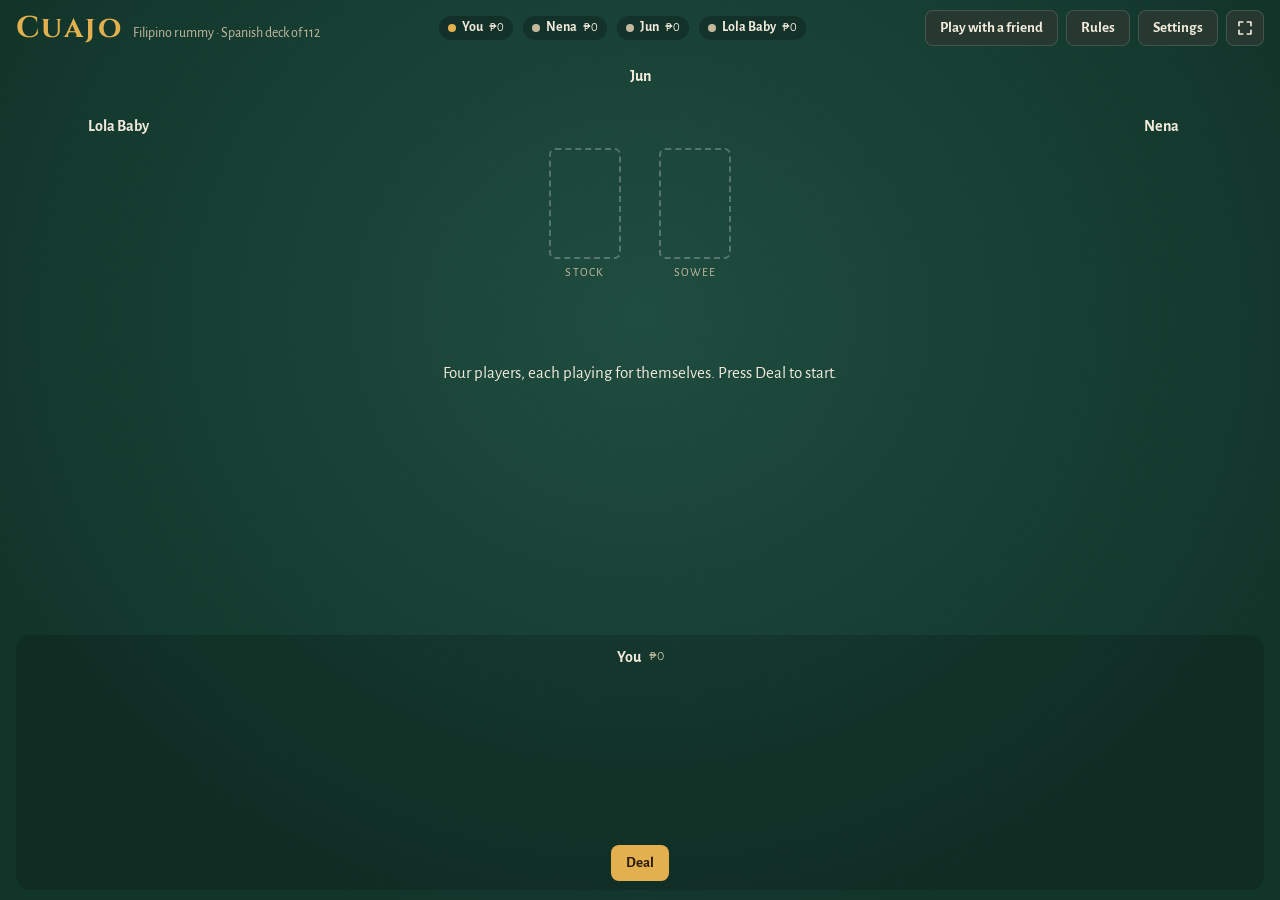
==== commit c4b1ac27: "No partners: everyone plays for themselves All three other players pay the winner and pay for secret" ====
--- a/docs/index.html
+++ b/docs/index.html
@@ -558,6 +558,14 @@
 .card.bounit { box-shadow: 0 0 0 2px var(--good), 0 0 12px var(--good); }
 .discards-box .card.latest { box-shadow: 0 0 0 2px var(--accent); }
 .card.ghost { box-shadow: 0 16px 30px rgba(0, 0, 0, 0.55), 0 0 0 2px var(--accent); }
+
+/* the card you just took from the discards stays until your next turn */
+.hand .card.keep-lock { box-shadow: 0 0 0 2px var(--warn), 0 4px 10px rgba(0, 0, 0, 0.4); }
+.hand .card.keep-lock::before { background-image: linear-gradient(rgba(240, 163, 94, 0.14), rgba(240, 163, 94, 0.14)); }
+
+/* no partners: every score chip is neutral, yours is marked */
+.dot { background: var(--fg-dim); }
+.dot.me { background: var(--accent); }
 
 </style>
 </head>
@@ -778,7 +786,7 @@
   const RANK_LABEL = ['Ace', 'Three', 'Four', 'Five', 'Jack', 'Horse', 'King'];
   const RANK_ES = ['As', 'Tres', 'Cuatro', 'Cinco', 'Sota', 'Caballo', 'Rey'];
   const ACE = 0, KING = 6, NTYPES = 28, NCARDS = 112, HAND = 16;
-  const SECRET_PAY = 50; // added to the win price for each secret laid down
+  const SECRET_PAY = 50; // paid by each opponent the moment a secret is laid down
 
   function typeOf(s, r) { return s * 7 + r; }
   function suitOf(t) { return (t / 7) | 0; }
@@ -787,8 +795,10 @@
   function isKingType(t) { return rankOf(t) === KING; }
   function isKing(id) { return isKingType(cardType(id)); }
   function cardName(t) { return RANK_LABEL[rankOf(t)] + ' of ' + SUIT_LABEL[suitOf(t)]; }
+  /** The seat across the table (only a position now: everyone plays for themselves). */
   function partnerOf(seat) { return (seat + 2) % 4; }
-  function opponentsOf(seat) { return [0, 1, 2, 3].filter(p => p !== seat && p !== partnerOf(seat)); }
+  /** Everyone else at the table: there are no partners, so all three pay the winner (and pay for secrets). */
+  function opponentsOf(seat) { return [0, 1, 2, 3].filter(p => p !== seat); }
   let CURRENCY = '\u20B1';
   /** The money symbol shown in amounts (pesos by default). */
   function setCurrency(sym) { CURRENCY = sym || '\u20B1'; }
@@ -1114,21 +1124,47 @@
     };
   }
 
-  function startHand(g) {
-    g.handNo++;
+  /** House feel: a plain shuffle deals someone three kings of one suit about once in 9 hands and a prinsesa about
+      once in 16, more often than at the family table (a rub once in 10 at most, a prinsesa rarer still), so a share
+      of those deals is shuffled again. */
+  const REDEAL_RUB = 0.45, REDEAL_PRINSESA = 0.6;
+  function shuffleAndDeal(g) {
     const deck = []; for (let i = 0; i < NCARDS; i++) deck.push(i);
     for (let i = NCARDS - 1; i > 0; i--) { const j = randInt(g, i + 1); const tmp = deck[i]; deck[i] = deck[j]; deck[j] = tmp; }
-    g.hands = [[], [], [], []]; g.secrets = [[], [], [], []];
-    g.purro = [false, false, false, false]; g.waiting = [[], [], [], []]; g.marker = [null, null, null, null]; g.penalty = [0, 0, 0, 0];
-    g.discards = []; g.discardedBy = []; g.history = []; g.seen = new Array(NTYPES).fill(0); g.seenIds = {};
-    g.events = []; g.result = null; g.timeOffer = null; g.lastShown = null; g.drawn = null; g.drawnFrom = null;
+    g.hands = [[], [], [], []];
     // Deal to the right (anticlockwise) starting with the dealer: dealer 16 cards, everyone else 15.
     for (let k = 0; k < 4; k++) {
       const seat = (g.dealer + k) % 4, n = seat === g.dealer ? HAND : HAND - 1;
       for (let i = 0; i < n; i++) g.hands[seat].push(deck.pop());
     }
-    g.sowee = deck.pop(); markSeen(g, g.sowee);
+    g.sowee = deck.pop();
     g.stock = deck; // top of the stock = last element
+  }
+  function dealtRub(g) {
+    for (let p = 0; p < 4; p++) { const c = countsOf(g.hands[p]); for (let s = 0; s < 4; s++) if (c[typeOf(s, KING)] >= 3) return true; }
+    return false;
+  }
+  function dealtPrinsesa(g) {
+    for (let p = 0; p < 4; p++) {
+      const c = countsOf(g.hands[p]); let n = 0, suits = 0;
+      for (let s = 0; s < 4; s++) { const k = c[typeOf(s, KING)]; n += k; if (k) suits++; }
+      if (n === 4 && suits === 4) return true;
+    }
+    return false;
+  }
+  function startHand(g) {
+    g.handNo++;
+    shuffleAndDeal(g);
+    for (let tries = 0; tries < 2; tries++) {
+      const again = (dealtRub(g) && nextRand(g) < REDEAL_RUB) || (dealtPrinsesa(g) && nextRand(g) < REDEAL_PRINSESA);
+      if (!again) break;
+      shuffleAndDeal(g);
+    }
+    g.secrets = [[], [], [], []];
+    g.purro = [false, false, false, false]; g.waiting = [[], [], [], []]; g.marker = [null, null, null, null]; g.penalty = [0, 0, 0, 0];
+    g.discards = []; g.discardedBy = []; g.history = []; g.seen = new Array(NTYPES).fill(0); g.seenIds = {};
+    g.events = []; g.result = null; g.timeOffer = null; g.lastShown = null; g.drawn = null; g.drawnFrom = null;
+    markSeen(g, g.sowee);
     g.turn = g.dealer; g.phase = 'discard'; g.turnCount = 0; g.rubWait = [false, false, false, false]; g.rubOffer = null;
     log(g, 'Hand ' + g.handNo + ': ' + g.names[g.dealer] + ' deals. The sowee is the ' + cardName(cardType(g.sowee)) + '.', 'deal');
     dealChecks(g, 0);
@@ -1317,16 +1353,24 @@
       h.splice(h.indexOf(extraId), 1); extra = extraId;
     }
     g.secrets[seat].push({ cards, kind: opt.kind, type, extra });
-    // House pricing: a secret is paid with the win (50 each), not when it is laid down.
-    log(g, g.names[seat] + ' lays down a secret' + (opt.kind === 'sowee' ? ' (the three cards matching the sowee, with a fourth card that still has to be melded)' : '') + '.', 'secret');
+    // A secret is paid as soon as it is laid down, whether or not that player goes on to win the hand.
+    for (const p of opponentsOf(seat)) { g.balances[p] -= SECRET_PAY; g.balances[seat] += SECRET_PAY; }
+    log(g, g.names[seat] + ' lays down a secret' + (opt.kind === 'sowee' ? ' (the three cards matching the sowee, with a fourth card that still has to be melded)' : '') + ' and collects ' + money(SECRET_PAY) + ' from each opponent.', 'secret');
     if (mayWin(g, seat) && isComplete(g, seat)) finishWin(g, seat, g.drawnFrom || 'deal', g.drawn, kingWin(g, seat) || undefined);
   }
 
+  /** House rule: a card taken from the discards cannot be thrown back the same turn (nor an identical copy of it). */
+  function blockedType(g, seat) {
+    if (g.phase !== 'discard' || g.turn !== seat || g.drawnFrom !== 'discard' || g.drawn == null) return null;
+    const t = cardType(g.drawn);
+    return g.hands[seat].some(x => !isKing(x) && cardType(x) !== t) ? t : null;   // never leave a player with nothing to discard
+  }
   function discard(g, seat, id) {
     assert(g.phase === 'discard' && g.turn === seat, 'not your turn to discard');
     const h = g.hands[seat], i = h.indexOf(id);
     assert(i >= 0, 'card not in hand');
     assert(!isKing(id), 'kings may not be discarded');
+    assert(cardType(id) !== blockedType(g, seat), 'a card taken from the discards stays in your hand until your next turn');
     h.splice(i, 1); g.discards.push(id); g.discardedBy.push(seat); g.history.push({ seat, type: cardType(id), id }); markSeen(g, id);
     g.drawn = null; g.drawnFrom = null; g.lastShown = null;
     log(g, g.names[seat] + ' discards the ' + cardName(cardType(id)) + '.', 'discard');
@@ -1464,7 +1508,6 @@
       { key: 'fourAces', count: count.fourAces, each: PRICE.fourAces },
       { key: 'threeAces', count: count.threeAces, each: PRICE.threeAces },
       { key: 'setOfFour', count: count.setOfFour, each: PRICE.setOfFour },
-      { key: 'secrets', count: g.secrets[seat].length, each: PRICE.secret },
       { key: 'sowee', count: g.sowee != null ? all[cardType(g.sowee)] : 0, each: PRICE.sowee },   // each card identical to the sowee
     ].filter(x => x.count > 0).map(x => Object.assign(x, { amount: x.count * x.each }));
     let per = start; for (const x of items) per += x.amount;
@@ -1523,9 +1566,10 @@
     if (!g.stock.length) return 'end';
     if (completesWith(g, seat, t)) return 'stock';                        // you cannot win with a discard
     const hb = secretB(g, seat);
-    pool[t]++; hand[t]++;
-    const dTake = bestDiscardDistance(pool, slots, hand, hb);
-    pool[t]--; hand[t]--;
+    pool[t]++;
+    const keep = hand.slice(); keep[t] = 0;                               // the taken card has to stay this turn
+    const dTake = bestDiscardDistance(pool, slots, keep, hb);
+    pool[t]--;
     const dNow = distance(pool, slots, hb);
     if (dTake < dNow) return slip(g, seat) ? 'stock' : 'discard';        // sometimes misses a useful discard
     if (dTake === dNow && slip(g, seat, 0.4)) return 'discard';          // takes a card on a hunch
@@ -1559,9 +1603,9 @@
   }
 
   function aiChooseDiscard(g, seat) {
-    const pool = poolCounts(g, seat), hand = handCounts(g, seat), slots = slotsFor(g, seat), hb = secretB(g, seat);
+    const pool = poolCounts(g, seat), hand = handCounts(g, seat), slots = slotsFor(g, seat), hb = secretB(g, seat), bl = blockedType(g, seat);
     let cands = [], bestD = Infinity;
-    for (let d = 0; d < NTYPES; d++) if (hand[d] > 0 && !isKingType(d)) {
+    for (let d = 0; d < NTYPES; d++) if (hand[d] > 0 && !isKingType(d) && d !== bl) {
       pool[d]--; const v = distance(pool, slots, hb); pool[d]++;
       cands.push({ d, v }); if (v < bestD) bestD = v;
     }
@@ -1584,7 +1628,7 @@
       const bo = Math.max.apply(null, tied.map(x => x.outs)); tied = tied.filter(x => x.outs === bo);
     }
     if (tied.length > 1) { // prefer cards that are already visible; avoid feeding a purro opponent on our right
-      const next = (seat + 1) % 4, danger = g.purro[next] && next !== partnerOf(seat);
+      const next = (seat + 1) % 4, danger = g.purro[next];
       for (const x of tied) {
         x.safe = g.seen[x.d];
         if (danger) for (const h of g.history) if (h.seat === next && h.type === x.d) { x.safe += 3; break; }
@@ -1599,14 +1643,14 @@
   /** Hints for a seat: distance, waiting/useful cards, best discard, the grouping plan, and whether a baksyo is in place. */
   const hintMemo = new Map();
   function analyze(g, seat) {
-    const pool = poolCounts(g, seat), hand = handCounts(g, seat), slots = slotsFor(g, seat), n = poolIds(g, seat).length, hb = secretB(g, seat);
-    const key = pool.join('') + '|' + hand.join('') + '|' + slots + '|' + (hb ? 1 : 0) + '|' + g.penalty[seat];
+    const pool = poolCounts(g, seat), hand = handCounts(g, seat), slots = slotsFor(g, seat), n = poolIds(g, seat).length, hb = secretB(g, seat), bl = blockedType(g, seat);
+    const key = pool.join('') + '|' + hand.join('') + '|' + slots + '|' + (hb ? 1 : 0) + '|' + g.penalty[seat] + '|' + bl;
     const hit = hintMemo.get(key); if (hit) return hit;
     const out = { n, slots, plan: keepPlanB(pool, slots, hb), penalty: g.penalty[seat], baksyo: hb || BAKSYO.some(B => hasAll(pool, B)), needB: needsBaksyo(pool, hb) };
     if (n === slots) {
       out.complete = completeB(pool, hb);
       let best = null;
-      for (let d = 0; d < NTYPES; d++) if (hand[d] > 0 && !isKingType(d)) { pool[d]--; const v = distance(pool, slots, hb); pool[d]++; if (!best || v < best.distance) best = { type: d, distance: v }; }
+      for (let d = 0; d < NTYPES; d++) if (hand[d] > 0 && !isKingType(d) && d !== bl) { pool[d]--; const v = distance(pool, slots, hb); pool[d]++; if (!best || v < best.distance) best = { type: d, distance: v }; }
       out.bestDiscard = best;
     } else if (n === slots - 1) {
       out.distance = distance(pool, slots, hb);
@@ -1622,7 +1666,7 @@
     SUITS, SUIT_LABEL, SUIT_ES, RANKS, RANK_LABEL, RANK_ES, ACE, KING, NTYPES, NCARDS, HAND, SECRET_PAY,
     setCurrency, typeOf, suitOf, rankOf, cardType, isKing, isKingType, cardName, partnerOf, opponentsOf, money, countsOf,
     canPartition, partition, bestKeep, distance, keepPlan, waitingTypes, usefulTypes, goesWith,
-    BAKSYO, isBaksyo, completeB, partitionB, keepPlanB, bestKeepB, secretB, planFor, kingWin, kingCount, rubClaimant, resolveRub, declareRub, maxSameKing, specialNow, anyKing, needsBaksyo, PRICE, priceWin, bestScoring, groupPoints,
+    BAKSYO, isBaksyo, completeB, partitionB, keepPlanB, bestKeepB, secretB, planFor, kingWin, kingCount, rubClaimant, blockedType, dealtRub, dealtPrinsesa, REDEAL_RUB, REDEAL_PRINSESA, resolveRub, declareRub, maxSameKing, specialNow, anyKing, needsBaksyo, PRICE, priceWin, bestScoring, groupPoints,
     newGame, startHand, nextHand, handCounts, poolIds, poolCounts, extrasOf, slotsFor, isComplete, completesWith, mayWin, topDiscard, currentClaimant, legalActions,
     drawStock, takeDiscard, resolveTime, secretOptions, declareSecret, discard, endHandDraw,
     aiChooseDraw, aiChooseRub, aiChooseSecret, aiChooseDiscard, aiClaimsTime, analyze, DIFFICULTY, setDifficulty, mistakeRate,
@@ -1718,7 +1762,7 @@
   const SI = n => (isYou(n) ? 'ikaw' : 'si ' + n);         // topic: ikaw ang... / si Nena ang...
   const KAY = n => (isYou(n) ? 'sa iyo' : 'kay ' + n);
   const GROUP = a => { const list = a.replace(/ and /g, ' at '); return (/,| at /.test(list) ? 'sina ' : 'si ') + list; };
-  const TL_SEAT = { 'the partner seat': 'kakampi mo', 'the seat on your right': 'nasa kanan mo', 'the seat on your left': 'nasa kaliwa mo' };
+  const TL_SEAT = { 'the seat across the table': 'kaharap mo', 'the seat on your right': 'nasa kanan mo', 'the seat on your left': 'nasa kaliwa mo' };
   const TL_SRC = { 'drawn from the stock': 'nabunot sa stock', 'taken from the discard pile': 'kinuha sa tapunan', 'claimed with “time” from another player’s stock draw': 'nakuha sa “time” mula sa bunot ng iba', 'claimed from another player’s shown stock draw': 'kinuha mula sa ipinakitang bunot ng iba', 'the hand was complete as dealt': 'buo na ang hawak mula pa sa deal', 'the kings were dealt to the winner': 'nasa deal pa lang, hawak na ang mga king' };
   const TL_WIN = w => (w === 'Seven kings' ? '7 kings' : w);
   const TL_START = { 'four kings of one suit': 'apat na king na pareho ang suit', prinsesa: 'prinsesa', rub: 'rub', 'seven kings': '7 kings', 'no kings': 'walang king', 'only one king': 'iisang king', 'won with the king that finishes a jack-horse-king baksyo': 'nanalo sa king na bumuo ng sota-caballo-rey na baksyo', '2 to 6 kings': '2 hanggang 6 na king' };
@@ -1734,7 +1778,9 @@
       'Kings': 'Mga king', '3-4-5 runs (baksyo)': 'Run na 3-4-5 (baksyo)', 'Jack-horse-king runs (a king as the baksyo)': 'Run na sota-caballo-rey (king ang baksyo)', 'Pongs': 'Mga pong', 'Four aces': 'Apat na as', 'Three aces': 'Tatlong as', 'Sets of four': 'Set na apat', 'Secrets': 'Mga secret', 'Cards matching the sowee': 'Kapareho ng sowee',
       'Rub!': 'Rub!', 'Wait for the fourth king': 'Hintayin ang ikaapat na king', 'Win now with the rub': 'Manalo na sa rub', 'Rub! Win now, or wait for the fourth king.': 'Rub! Manalo na, o hintayin ang ikaapat na king.',
       'You are waiting for the fourth king. You can still win with the rub on your turn.': 'Hinihintay mo ang ikaapat na king. Puwede ka pa ring manalo sa rub sa turn mo.', 'No-king wins': 'Mga panalong walang king',
-      'Full screen': 'Full screen', 'Leave full screen': 'Umalis sa full screen', 'Discards': 'Mga itinapon', 'See all discards': 'Tingnan ang lahat ng itinapon', 'See all the discards': 'Tingnan ang lahat ng itinapon', 'Nothing thrown yet.': 'Wala pang itinatapon.',
+      'Full screen': 'Full screen', 'Leave full screen': 'Umalis sa full screen', 'Discards': 'Mga itinapon',
+      'Keep it until your next turn.': 'Itago mo muna ito hanggang sa susunod mong turn.', 'Keep the card you just took until your next turn': 'Itago muna ang kakakuha mong baraha hanggang sa susunod mong turn',
+      'Just taken from the discards: keep it until your next turn': 'Kakakuha lang sa tapunan: itago muna hanggang sa susunod mong turn', 'You just took that card from the discards. Keep it until your next turn.': 'Kakakuha mo lang ang barahang iyan sa tapunan. Itago mo muna hanggang sa susunod mong turn.', 'See all discards': 'Tingnan ang lahat ng itinapon', 'See all the discards': 'Tingnan ang lahat ng itinapon', 'Nothing thrown yet.': 'Wala pang itinatapon.',
       'Every card thrown this hand, oldest first. Faded cards were picked up by the next player.': 'Lahat ng itinapon sa hand na ito, mula sa pinakauna. Ang malabo ay kinuha ng sumunod na manlalaro.',
       'Prinsesa!': 'Prinsesa!', 'Rub!': 'Rub!', 'Seven kings!': '7 kings!', 'Special win': 'Espesyal na panalo', 'Special wins pay double': 'Doble ang bayad sa espesyal na panalo',
       'Prinsesa: one king of every suit and no other kings': 'Prinsesa: isang king sa bawat suit, at wala nang ibang king', 'Rub: three or four kings of the same suit': 'Rub: tatlo o apat na king na pareho ang suit', 'Seven kings: seven kings in one hand': '7 kings: pitong king sa iisang hawak',
@@ -1744,7 +1790,7 @@
       'Your hand is complete.': 'Buo na ang hawak mo.', 'Purro! Any of these completes your hand: ': 'Purro! Alinman dito ang bubuo sa hawak mo: ',
       'Deal': 'Mag-deal', 'New match': 'Bagong match', 'Next hand': 'Susunod na hand', 'Show result': 'Ipakita ang resulta', 'Draw from stock': 'Bumunot sa stock', 'End hand (stock empty)': 'Tapusin ang hand (ubos na ang stock)', 'Cancel secret': 'Huwag nang ilapag ang secret',
       'Discard (select a card)': 'Itapon (pumili ng baraha)', 'Select one card to discard': 'Isang baraha lang ang piliin', 'Kings can’t be discarded': 'Bawal itapon ang king',
-      'Four players, partners across the table. Press Deal to start.': 'Apat na manlalaro; magkakampi ang magkaharap. Pindutin ang Mag-deal para magsimula.',
+      'Four players, each playing for themselves. Press Deal to start.': 'Apat na manlalaro, kanya-kanya ang bawat isa. Pindutin ang Mag-deal para magsimula.',
       'The stock ran out. The hand is a draw.': 'Naubos ang stock. Tabla ang hand.', 'The stock is empty and there is nothing to take. End the hand.': 'Ubos na ang stock at walang makukuha. Tapusin ang hand.',
       'Your turn.': 'Turn mo na.', 'The stock is empty, so the hand is a draw. Press End hand.': 'Ubos na ang stock, kaya tabla ang hand. Pindutin ang Tapusin ang hand.', 'Draw a card from the stock.': 'Bumunot ng baraha sa stock.', 'You dealt, so you discard first.': 'Ikaw ang nag-deal, kaya ikaw ang unang magtatapon.', 'Choose a card to discard.': 'Pumili ng baraha na itatapon.',
       'Connection lost. Reconnecting…': 'Naputol ang koneksyon. Kumokonekta ulit…', 'Reconnected.': 'Nakakonekta ulit.',
@@ -1756,7 +1802,7 @@
       'Base payment': 'Batayang bayad', 'Each opponent pays': 'Bayad ng bawat kalaban', 'Your balance': 'Balanse mo', 'Next dealer': 'Susunod na dealer', 'See your stats': 'Tingnan ang stats mo', 'Close': 'Isara',
       'Match over': 'Tapos na ang match', 'Match': 'Match', 'You share the match win!': 'Kasama ka sa mga nanalo sa match!', 'You win the match!': 'Panalo ka sa match!', 'share the match win.': 'ay tabla sa panalo ng match.', 'wins the match.': 'ang panalo sa match.', 'Your team': 'Team mo', 'Hand': 'Hand', 'of': 'ng', 'First to': 'Unang makaabot sa',
       'Time!': 'Time!', 'Let it go': 'Palampasin', 'Time! Claim it': 'Time! Kunin ito',
-      'Players': 'Mga manlalaro', 'Your name': 'Pangalan mo', 'Your partner, across the table': 'Kakampi mo, kaharap', 'Opponent on your right': 'Kalaban sa kanan mo', 'Opponent on your left': 'Kalaban sa kaliwa mo',
+      'Players': 'Mga manlalaro', 'Your name': 'Pangalan mo', 'Across the table': 'Kaharap mo', 'On your right': 'Nasa kanan mo', 'On your left': 'Nasa kaliwa mo', 'Across the table from me': 'Kaharap ko', 'On my right': 'Nasa kanan ko', 'Hands won: ': 'Mga panalo: ',
       'Give the computer players their original names': 'Ibalik ang orihinal na pangalan ng mga computer', 'Reset names': 'I-reset ang pangalan',
       'Game': 'Laro', 'How fast the other players move': 'Bilis ng ibang manlalaro', 'Relaxed': 'Relaks', 'Realistic': 'Parang totoo', 'Quick': 'Mabilis', 'Fast': 'Napakabilis',
       'Computer players': 'Mga computer na manlalaro', 'Easy: they make plenty of mistakes': 'Madali: madalas silang magkamali', 'Normal: they slip up now and then': 'Normal: paminsan-minsan silang nagkakamali', 'Hard: they play their best': 'Mahirap: naglalaro sila nang pinakamahusay',
@@ -1795,8 +1841,7 @@
       [/^(.+) lets the (.+) go\.$/, (m, a, c) => 'Pinalampas ' + NI(a) + ' ang ' + c + '.'],
       [/^(.+) takes the (.+) from the discard pile\.$/, (m, a, c) => 'Kinuha ' + NI(a) + ' ang ' + c + ' mula sa tapunan.'],
       [/^(.+) lays down a secret \(the three cards matching the sowee, with a fourth card that still has to be melded\) and collects (.+) from each opponent\.$/, (m, a, c) => 'Naglapag ' + ACT(a) + ' ng sowee secret at nakasingil ng ' + c + ' sa bawat kalaban.'],
-      [/^(.+) lays down a secret\.$/, (m, a) => 'Naglapag ' + ACT(a) + ' ng secret.'],
-      [/^(.+) lays down a secret \(the three cards matching the sowee, with a fourth card that still has to be melded\)\.$/, (m, a) => 'Naglapag ' + ACT(a) + ' ng sowee secret.'],
+      [/^(.+) lays down a secret and collects (.+) from each opponent\.$/, (m, a, c) => 'Naglapag ' + ACT(a) + ' ng secret at nakasingil ng ' + c + ' sa bawat kalaban.'],
       [/^(.+) discards the (.+)\.$/, (m, a, c) => 'Itinapon ' + NI(a) + ' ang ' + c + '.'],
       [/^(.+) has served the two turns after the broken purro and plays normally again\.$/, (m, a) => 'Tapos na ang parusa ' + (isYou(a) ? 'mo' : 'ni ' + a) + ' dahil sa nasirang purro; normal na ulit ang laro ' + HIS(a) + '.'],
       [/^(.+) says "purro" — one card away from winning!$/, (m, a) => '“Purro!” sabi ' + NI(a) + '. Isang baraha na lang ang kulang ' + HIS(a) + '.'],
@@ -1824,7 +1869,7 @@
       [/^You drew the (.+)\.$/, 'Nabunot mo ang $1.'], [/^You took the (.+)\.$/, 'Kinuha mo ang $1.'], [/^Discard the (.+)\?$/, 'Itatapon mo ba ang $1?'],
       // notices
       [/^(.+) joined the game\.$/, (m, a) => 'Sumali ' + ACT(a) + ' sa laro.'], [/^(.+) is back in the game\.$/, (m, a) => (isYou(a) ? 'Nakabalik ka na.' : 'Nakabalik na si ' + a + '.')],
-      [/^(.+) joined and takes over (the partner seat|the seat on your right|the seat on your left)\.$/, (m, a, b) => 'Sumali ' + ACT(a) + ', at siya na ang ' + TL_SEAT[b] + '.'],
+      [/^(.+) joined and takes over (the seat across the table|the seat on your right|the seat on your left)\.$/, (m, a, b) => 'Sumali ' + ACT(a) + ', at siya na ang ' + TL_SEAT[b] + '.'],
       [/^(.+) left\. A computer player takes that seat\.$/, (m, a) => 'Umalis ' + ACT(a) + '. Computer na ang maglalaro sa puwesto niya.'],
       [/^(.+) lost the connection\. A computer player fills in until they rejoin\.$/, (m, a) => 'Naputol ang koneksyon ' + NI(a) + '. Computer muna ang maglalaro hanggang makabalik siya.'],
       [/^(.+) ended the online game\. You are back in your own game\.$/, (m, a) => 'Tinapos ' + NI(a) + ' ang online na laro. Nakabalik ka na sa sarili mong laro.'],
@@ -1861,7 +1906,7 @@
       [/^(.+) \(computer\)$/, (m, a) => L(a) + ' (computer)'], [/^(.+) \(a person\)$/, '$1 (tao)'], [/^First to (.+)$/, 'Unang makaabot sa $1'],
       [/^Open the website to install: (.+)$/, 'Buksan ang website para i-install: $1'],
       [/^(.+) \(reconnecting…\)$/, '$1 (kumokonekta ulit…)'], [/^(.+) \(via relay\)$/, '$1 (sa relay)'],
-      [/^You joined (.+)’s game as their partner\.$/, 'Sumali ka sa laro ni $1 bilang kakampi niya.'], [/^You joined (.+)’s game as their opponent\.$/, 'Sumali ka sa laro ni $1 bilang kalaban niya.'],
+      [/^You joined (.+)’s game\.$/, 'Sumali ka sa laro ni $1.'], [/^Hands won: (\d+)$/, 'Mga panalo: $1'],
       [/^You are sharing this computer with (.+)\.$/, 'Kasama mo si $1 sa computer na ito.'], [/^Also playing: (.+)\.$/, (m, a) => 'Kasali rin ' + GROUP(a) + '.'],
       [/^Connected through relay servers \((\d+) of (\d+) reachable\)\.$/, 'Nakakonekta sa relay servers ($1 sa $2 ang naaabot).'],
       [/^Pass-and-play with (.+)$/, (m, a) => 'Pass-and-play kasama ' + GROUP(a)], [/^Online with (.+)$/, (m, a) => 'Online kasama ' + GROUP(a)], [/^Online in (.+)’s game$/, 'Online sa laro ni $1'],
@@ -2330,6 +2375,7 @@
   function onDiscard(id, noFly) {
     const card = id != null ? id : (selIds.length === 1 ? selIds[0] : null);
     if (card == null || !myTurn('discard') || C.isKing(card) || pickExtra != null) return;
+    if (C.cardType(card) === C.blockedType(g, ME)) { flash('You just took that card from the discards. Keep it until your next turn.'); return; }
     humanAct('discard', card, noFly);
   }
   function onSecret(opt) {
@@ -2383,10 +2429,10 @@
     const ib = $('#btn-install'); if (ib) { ib.hidden = !installPrompt || standaloneApp(); ib.textContent = L('Install app'); }
     const fb2 = $('#btn-full'); if (fb2) { fb2.hidden = !canFullscreen(); const on = !!fullscreenEl(); fb2.title = L(on ? 'Leave full screen' : 'Full screen'); fb2.setAttribute('aria-label', fb2.title); fb2.classList.toggle('on', on); }
     if (g.match && g.phase !== 'idle') sc.append(el('span', 'sc match', matchProgress()));
-    for (const seat of [ME, C.partnerOf(ME), (ME + 1) % 4, (ME + 3) % 4]) {
-      const us = seat % 2 === ME % 2, chip = el('span', 'sc');
-      chip.append(el('span', 'dot ' + (us ? 'us' : 'them')), el('span', 'nm', name(seat)), balanceEl(seat));
-      chip.title = (us ? 'Your side' : 'Opponents') + ' · hands won: ' + g.wins[seat];
+    for (const seat of [ME, (ME + 1) % 4, (ME + 2) % 4, (ME + 3) % 4]) {
+      const chip = el('span', 'sc');
+      chip.append(el('span', 'dot' + (seat === ME ? ' me' : '')), el('span', 'nm', name(seat)), balanceEl(seat));
+      chip.title = L('Hands won: ' + g.wins[seat]);
       sc.append(chip);
     }
   }
@@ -2403,8 +2449,6 @@
     sec.classList.toggle('active', isActive(seat));
     const h = el('header');
     h.append(el('span', 'nm', name(seat)));
-    const partner = seat === C.partnerOf(ME);
-    h.append(el('span', 'tag role' + (partner ? ' us' : ''), partner ? 'your partner' : 'opponent'));
     if (isHuman(seat)) h.append(el('span', 'tag friend', 'friend'));
     if (net && net.role === 'host' && net.guests && net.guests[seat] && net.guests[seat].away) { const aw = el('span', 'tag penalty', 'away'); aw.title = 'A computer player is filling in until they rejoin'; h.append(aw); }
     if (g.phase !== 'idle' && g.dealer === seat) h.append(el('span', 'tag dealer', 'dealer'));
@@ -2435,7 +2479,7 @@
     const add = (t, cls) => { const s = el(cls ? 'strong' : 'span', cls === 'strong' ? '' : cls, t); st.append(s); };
     if (notice) { add(notice, 'notice'); return st; }
     if (mode === 'guest' && net && net.reconnecting) { add('Connection lost. Reconnecting\u2026', 'notice'); return st; }
-    if (g.phase === 'idle') { add('Four players, partners across the table. Press Deal to start.'); return st; }
+    if (g.phase === 'idle') { add('Four players, each playing for themselves. Press Deal to start.'); return st; }
     if (dealing) { add(name(g.dealer) + (g.dealer === ME ? ' deal the cards\u2026' : ' is dealing\u2026')); return st; }
     if (mode === 'local' && promptSeat != null && g.phase !== 'over') { add('Pass the computer to ' + name(promptSeat) + '.'); return st; }
     if (g.phase === 'over') { add(g.result.type === 'draw' ? 'The stock ran out. The hand is a draw.' : winWord(g.result) + '! ' + name(g.result.winner) + ' wins the hand.'); return st; }
@@ -2462,8 +2506,8 @@
       return st;
     }
     if (pickExtra != null) { add('Choose any fourth card from your hand to lay down with your three ' + cn(pickExtra) + ' cards.'); return st; }
-    const drew = g.drawn != null ? 'You ' + (g.drawnFrom === 'discard' ? 'took' : 'drew') + ' the ' + cn(C.cardType(g.drawn)) + '. ' : (g.turnCount === 0 ? 'You dealt, so you discard first. ' : '');
-    add(drew + (selIds.length === 1 && !C.isKing(selIds[0]) ? 'Discard the ' + cn(C.cardType(selIds[0])) + '?' : 'Choose a card to discard.'));
+    const drew = g.drawn != null ? 'You ' + (g.drawnFrom === 'discard' ? 'took' : 'drew') + ' the ' + cn(C.cardType(g.drawn)) + '. ' + (C.blockedType(g, ME) != null ? 'Keep it until your next turn. ' : '') : (g.turnCount === 0 ? 'You dealt, so you discard first. ' : '');
+    add(drew + (selIds.length === 1 && !C.isKing(selIds[0]) && C.cardType(selIds[0]) !== C.blockedType(g, ME) ? 'Discard the ' + cn(C.cardType(selIds[0])) + '?' : 'Choose a card to discard.'));
     return st;
   }
   function completesMe(t) { return C.completesWith(g, ME, t); }
@@ -2683,7 +2727,7 @@
     if (groupOf[other] !== groupOf[id]) { if (groupOf[other] != null) groupOf[id] = groupOf[other]; else delete groupOf[id]; } // stepping into or out of a group
     save(); render();
   }
-  function canDropOnDiscard(d) { return d.kind === 'card' && myTurn('discard') && pickExtra == null && !C.isKing(d.id); }
+  function canDropOnDiscard(d) { return d.kind === 'card' && myTurn('discard') && pickExtra == null && !C.isKing(d.id) && C.cardType(d.id) !== C.blockedType(g, ME); }
 
   // ---------- dragging cards and groups ----------
   function onHandPointerDown(e, id, node, kind) {
@@ -2862,6 +2906,7 @@
     else {
       handDirty = false; hand.innerHTML = '';
       const discarding = myTurn('discard');
+      const keepType = discarding ? C.blockedType(g, ME) : null;
       const marks = handMarks();
       const cards = orderedHand();
       const inHand = new Set(cards);
@@ -2891,6 +2936,7 @@
           cd.title += ' · click to select, drag or Shift + arrow keys to move';
           let label = cn(C.cardType(id));
           if (discarding && pickExtra == null && C.isKing(id)) { cd.classList.add('king-lock'); label += ' (cannot be discarded)'; }
+          else if (discarding && pickExtra == null && C.cardType(id) === keepType) { cd.classList.add('keep-lock'); label += ' (just taken from the discards: keep it until your next turn)'; cd.title = L('Just taken from the discards: keep it until your next turn'); }
           cd.setAttribute('aria-label', label + ', card ' + (i + 1) + ' of ' + cards.length);
           cd.addEventListener('click', () => { if (!suppressClick) onCard(id); });
           if (discarding) cd.addEventListener('dblclick', () => { if (pickExtra == null && !C.isKing(id)) onDiscard(id); });
@@ -2943,6 +2989,7 @@
         let label = 'Discard (select a card)', off = true;
         if (selIds.length > 1) label = 'Select one card to discard';
         else if (one != null && C.isKing(one)) label = 'Kings can\u2019t be discarded';
+        else if (one != null && C.cardType(one) === C.blockedType(g, ME)) label = 'Keep the card you just took until your next turn';
         else if (one != null) { label = 'Discard the ' + cn(C.cardType(one)); off = false; }
         const db = btn(label, () => onDiscard(), 'primary', off); db.dataset.key = 'discard-btn';
         bar.append(db);
@@ -3007,8 +3054,8 @@
       box.append(el('h2', null, 'Stock exhausted'));
       box.append(el('p', null, 'Nobody completed a hand before the stock ran out, so the hand is a draw and nobody pays (secrets already paid stand). ' + name(g.dealer) + ' deals again.'));
     } else {
-      const w = r.winner, mine = w === ME, partner = w === C.partnerOf(ME);
-      box.append(el('h2', null, winWord(r) + '! ' + (mine ? 'You win the hand' : name(w) + (partner ? ' (your partner)' : '') + ' wins the hand')));
+      const w = r.winner, mine = w === ME;
+      box.append(el('h2', null, winWord(r) + '! ' + (mine ? 'You win the hand' : name(w) + ' wins the hand')));
       const src = r.special && r.source === 'deal' ? 'the kings were dealt to the winner'
         : { stock: 'drawn from the stock', discard: 'taken from the discard pile', time: 'claimed with “time” from another player’s stock draw', claim: 'claimed from another player’s shown stock draw', deal: 'the hand was complete as dealt' }[r.source];
       box.append(el('h3', null, 'Winning hand'));
@@ -3033,8 +3080,8 @@
       kv('Starting price', C.money(r.start) + ' (' + START_LABEL[r.startKind] + ')');
       for (const it of r.items || []) kv(ITEM_LABEL[it.key], it.count + ' \u00d7 ' + C.money(it.each) + ' = ' + C.money(it.amount));
       kv('Each opponent pays', C.money(r.perOpponent));
-      const delta = mine ? r.total : partner ? 0 : -r.perOpponent;
-      kv('Your balance', (delta > 0 ? '+' : '') + C.money(delta) + (partner ? ' (partners do not pay each other)' : ''));
+      const delta = mine ? r.total : -r.perOpponent;
+      kv('Your balance', (delta > 0 ? '+' : '') + C.money(delta));
       kv('Next dealer', name(g.nextDealer) + (g.dealRule === 'right' ? ' (the deal passes to the right)' : ' (the winner deals)'));
       box.append(dl);
     }
@@ -3083,8 +3130,8 @@
 
     row('Language', select('lang', settings.lang, [['en', 'English'], ['tl', 'Taglish (Tagalog and English)']], v => { settings.lang = v; applyLook(); save(); render(); renderModal(true); }));
     box.append(el('h3', null, 'Players'));
-    const where = i => i === ME ? 'Your name' : i === C.partnerOf(ME) ? 'Your partner, across the table' : i === (ME + 1) % 4 ? 'Opponent on your right' : 'Opponent on your left';
-    for (const i of [ME, C.partnerOf(ME), (ME + 1) % 4, (ME + 3) % 4]) {
+    const where = i => i === ME ? 'Your name' : i === (ME + 2) % 4 ? 'Across the table' : i === (ME + 1) % 4 ? 'On your right' : 'On your left';
+    for (const i of [ME, (ME + 1) % 4, (ME + 2) % 4, (ME + 3) % 4]) {
       const fixed = mode === 'guest' || (i !== 0 && isHuman(i));
       if (fixed) {
         const r = el('div', 'row'); r.append(el('span', null, where(i)), el('span', 'fixed-name', name(i) + (isHuman(i) && i !== ME ? ' (a person)' : '')));
@@ -3147,9 +3194,9 @@
     '<p>Cuajo (also written <i>kuajo</i> or <i>kuwaho</i>) is a Filipino rummy game of the mahjong family, played with a 112-card Spanish-suited pack: coins (<i>oros</i>), cups (<i>copas</i>), swords (<i>espadas</i>) and batons (<i>bastos</i>), each suit holding ace, 3, 4, 5, jack (<i>sota</i>), horse (<i>caballo</i>) and king (<i>rey</i>), with four identical copies of every card.</p>',
     '<p>The cards follow the traditional Spanish pattern: the ace is numbered 1, the court cards 10 (sota, the jack), 11 (caballo, the horse) and 12 (rey, the king), and the breaks in each card’s frame line show its suit: none for coins, one for cups, two for swords, three for batons.</p>',
     '<h3>Players and deal</h3>',
-    '<p>Four players in two partnerships: you and North against East and West. The dealer takes 16 cards and everyone else 15. The next card is turned face up as the <b>sowee</b>; it is never played but affects the payment. The rest is the stock. The dealer discards first, and play passes to the right (you, then East, North, West). The winner of a hand deals the next one; after a drawn hand the same player deals again.</p>',
+    '<p>Four players, each playing for themselves: there are no partners. The dealer takes 16 cards and everyone else 15. The next card is turned face up as the <b>sowee</b>; it is never played but affects the payment. The rest is the stock. The dealer discards first, and play passes to the right (you, then East, North, West). The winner of a hand deals the next one; after a drawn hand the same player deals again.</p>',
     '<h3>Your turn</h3>',
-    '<ol><li>Take the top card of the stock, or the previous player’s discard (the top of the discard pile). A discard can only be taken by the next player in turn. You can never win with a discard: if the top discard would complete your hand, leave it and draw from the stock.</li><li>If you hold four identical cards, you may lay them face down as a <b>secret</b>; it adds ₱50 to your price when you win. The three cards identical to the sowee also make a secret when laid down together with any fourth card from your hand; that fourth card is not free: it must still be part of a combination when you win, so a king is the usual choice.</li><li>Discard one card face up. <b>Kings are never discarded.</b></li></ol>',
+    '<ol><li>Take the top card of the stock, or the previous player’s discard (the top of the discard pile). A discard can only be taken by the next player in turn. You can never win with a discard: if the top discard would complete your hand, leave it and draw from the stock.</li><li>If you hold four identical cards, you may lay them face down as a <b>secret</b>, and each opponent pays you ₱50 at once, whether or not you win the hand. The three cards identical to the sowee also make a secret when laid down together with any fourth card from your hand; that fourth card is not free: it must still be part of a combination when you win, so a king is the usual choice.</li><li>Discard one card face up. <b>Kings are never discarded</b>, and a card you just took from the discards stays in your hand until your next turn.</li></ol>',
     '<h3>Combinations</h3>',
     '<ul><li><b>Set</b>: three or four cards of the same rank in different suits.</li><li><b>Run</b>: 3-4-5 or jack-horse-king in one suit (aces never run).</li><li><b>Pong</b>: three or four identical cards (same rank and suit).</li><li><b>Secret</b>: four identical cards laid face down.</li><li><b>King</b>: a king counts as a combination on its own.</li></ul>',
     '<h3>Baksyo</h3>',
@@ -3158,7 +3205,7 @@
     '<p>When one more card would complete your hand, you say <b>purro</b> after discarding and set a king face up as a marker. From then on the other players show every card they draw from the stock. If someone draws the card you need, you call <b>time</b>, take it, and win. When a shown card completes more than one hand, the player who drew it wins if it completes theirs; otherwise the first purro player after them in turn order. Whether it is your turn or not, you can only win with a card from the stock, never with a discard.</p>',
     '<p>If you draw a king that does not complete your hand and you can no longer finish with one card, you announce that you are no longer purro and take back the marker. For your next two turns you must show every card you draw and may not announce purro or win; on the third turn you play normally again.</p>',
     '<h3>Winning and payment</h3>',
-    '<p>The first player to arrange all 16 cards (secrets included) into combinations wins the hand; the winning card is the <b>bounit</b>. Each opponent pays the winner and partners pay nothing to each other. The price is a starting amount plus points for what the winning hand holds, counted in the arrangement worth the most.</p>',
+    '<p>The first player to arrange all 16 cards (secrets included) into combinations wins the hand; the winning card is the <b>bounit</b>. All three other players pay the winner. The price is a starting amount plus points for what the winning hand holds, counted in the arrangement worth the most.</p>',
     '<table><tr><th>Starting price</th><th>Each opponent pays</th></tr>',
     '<tr><td>Four kings of one suit</td><td>₱1,000</td></tr>',
     '<tr><td>Prinsesa, rub or seven kings</td><td>₱500</td></tr>',
@@ -3172,7 +3219,6 @@
     '<tr><td>Every pong</td><td>₱20</td></tr>',
     '<tr><td>Three aces / four aces</td><td>₱5 / ₱10</td></tr>',
     '<tr><td>Every set of four cards</td><td>₱5</td></tr>',
-    '<tr><td>Every secret</td><td>₱50</td></tr>',
     '<tr><td>Every card identical to the sowee</td><td>₱20</td></tr></table>',
     '<p>If the stock runs out, the hand is a draw and nobody pays.</p>',
     '<h3>Winning with kings</h3>',
@@ -3183,11 +3229,11 @@
     '<p>The computer players are not perfect. On Normal they now and then miss a useful discard, throw away a slightly worse card, or fail to notice a card they could claim with \u201ctime\u201d. Easy makes them sloppier and Hard makes them play their best; choose in Settings.</p>',
     '<p>The other players take their time like real people: you can watch each one think, draw, and discard. If it feels slow, press <b>Next move</b> (or the N key) to skip the pause; every card still moves across the table so you can follow it. Each hand starts with the deal going round the table. You can also change the pace in Settings.</p>',
     '<h3>Playing with a friend</h3>',
-    '<p>Press <b>Play with a friend</b>. <b>On this computer</b>, you take turns: your cards are hidden between turns and the game asks you to pass the computer when it is the other person\u2019s go. <b>Online</b>, one of you starts a game and sends the code or link; the other joins with it, and each plays on their own computer. Your friend plays as your partner or as an opponent, and computer players fill the other seats. Online play needs the website version of the game (' + PAGES_URL + ') or the downloaded file.</p>',
+    '<p>Press <b>Play with a friend</b>. <b>On this computer</b>, you take turns: your cards are hidden between turns and the game asks you to pass the computer when it is the other person\u2019s go. <b>Online</b>, one of you starts a game and sends the code or link; the other joins with it, and each plays on their own computer. Your friend sits across the table or on your right, and computer players fill the other seats. Online play needs the website version of the game (' + PAGES_URL + ') or the downloaded file.</p>',
     '<p><b>Settings</b> lets you rename the players, choose the table and card backs, card size, pesos or dollars, sounds, where picked-up cards go, and whether the winner or the next player deals after a win.</p>',
     '<p>Online, up to three friends can join one game; each takes over a computer player\u2019s seat, even in the middle of a game. Use <b>Chat</b> to send quick messages that pop up over your seat. In Settings you can play a <b>match</b> (8 or 16 hands, or first to a money target) and see <b>your stats</b>.</p>',
     '<h3>House choices in this version</h3>',
-    '<ul><li>You can only win with a card from the stock (your own draw, or another player’s draw claimed with “time”), never with a discard. When the stock runs out, the hand is a draw.</li><li>Pongs, the baksyo, prinsesa, rub, seven kings and the price list are house rules from Filipino family tables.</li><li>Purro is announced automatically whenever you are one card away, and the two-turn penalty after a broken purro is applied automatically.</li><li>Prices follow the house list above, in whole pesos.</li></ul>',
+    '<ul><li>You can only win with a card from the stock (your own draw, or another player’s draw claimed with “time”), never with a discard. When the stock runs out, the hand is a draw.</li><li>Pongs, the baksyo, prinsesa, rub, seven kings and the price list are house rules from Filipino family tables.</li><li>Purro is announced automatically whenever you are one card away, and the two-turn penalty after a broken purro is applied automatically.</li><li>Prices follow the house list above, in whole pesos. Secrets are paid when they are laid down.</li></ul>',
     '<p>Rules after <a href="https://www.pagat.com/rummy/cuajo.html" target="_blank" rel="noopener">pagat.com: Cuajo</a>.</p>'
   ].join('');
 
@@ -3413,7 +3459,7 @@
     }
     return null;
   }
-  function seatWord(seat) { return seat === 2 ? 'the partner seat' : seat === 1 ? 'the seat on your right' : 'the seat on your left'; }
+  function seatWord(seat) { return seat === 2 ? 'the seat across the table' : seat === 1 ? 'the seat on your right' : 'the seat on your left'; }
   function hostIncoming(msg, via) {
     if (!msg || !net || net.role !== 'host') return;
     const mine = net;
@@ -3467,7 +3513,7 @@
       if (dealing) return;
       const la = C.legalActions(g, seat), a = msg.a, arg = msg.arg;
       const ok = a === 'drawStock' ? la.drawStock : a === 'takeDiscard' ? la.takeDiscard : a === 'endHand' ? la.endHand
-        : a === 'discard' ? la.discard && g.hands[seat].indexOf(arg) >= 0 && !C.isKing(arg)
+        : a === 'discard' ? la.discard && g.hands[seat].indexOf(arg) >= 0 && !C.isKing(arg) && C.cardType(arg) !== C.blockedType(g, seat)
         : a === 'secret' ? la.discard && !!arg && la.secrets.some(o => o.type === arg.type)
         : a === 'time' ? la.timeClaim : a === 'rub' ? la.rubChoice : a === 'rubNow' ? la.declareRub : false;
       if (!ok) { sendStateTo(gu, null); return; }
@@ -3648,7 +3694,7 @@
     if (mode === 'guest') return 'Online in ' + name(0) + '’s game';
     return 'Play with a friend';
   }
-  function seatLabel(s) { return s === 2 ? 'Your partner, across the table' : s === 1 ? 'Opponent on your right' : 'Opponent on your left'; }
+  function seatLabel(s) { return s === 2 ? 'Across the table' : s === 1 ? 'On your right' : 'On your left'; }
   function friendBox() {
     const box = el('div', 'box friend');
     box.append(el('h2', null, 'Play with a friend'));
@@ -3682,7 +3728,7 @@
       return box;
     }
     if (mode !== 'solo') {
-      const who = mode === 'guest' ? 'You joined ' + name(0) + '’s game as ' + (C.partnerOf(ME) === 0 ? 'their partner.' : 'their opponent.')
+      const who = mode === 'guest' ? 'You joined ' + name(0) + '’s game.'
         : 'You are sharing this computer with ' + humanNames[Object.keys(humanNames)[0]] + '.';
       box.append(el('p', null, who));
       if (mode === 'guest') {
@@ -3703,7 +3749,7 @@
     const me = el('input'); me.type = 'text'; me.id = 'friend-myname'; me.maxLength = 14; me.placeholder = L('Your name'); me.value = settings.names[0] === 'You' ? '' : settings.names[0];
     row('Your name', me);
     const seat = el('select'); seat.id = 'friend-seat';
-    for (const [v, t] of [['2', 'My partner (across the table)'], ['1', 'My opponent (on my right)']]) { const o = el('option', null, t); o.value = v; seat.append(o); }
+    for (const [v, t] of [['2', 'Across the table from me'], ['1', 'On my right']]) { const o = el('option', null, t); o.value = v; seat.append(o); }
     row('My (first) friend plays as', seat);
     box.append(form);
     box.append(el('h3', null, 'Online, each on your own device'));
@@ -3807,8 +3853,7 @@
       box.append(el('p', 'match-win', mine ? (m.winners.length > 1 ? 'You share the match win!' : 'You win the match!') : joinNames(m.winners.map(name)) + (m.winners.length > 1 ? ' share the match win.' : ' wins the match.')));
     } else box.append(el('p', null, matchProgress()));
     const dl = el('dl', 'kv');
-    for (const s of [ME, C.partnerOf(ME), (ME + 1) % 4, (ME + 3) % 4]) dl.append(el('dt', null, name(s)), el('dd', null, C.money(sc[s])));
-    dl.append(el('dt', null, 'Your team'), el('dd', null, C.money(sc[ME] + sc[C.partnerOf(ME)])));
+    for (const s of [ME, (ME + 1) % 4, (ME + 2) % 4, (ME + 3) % 4]) dl.append(el('dt', null, name(s)), el('dd', null, C.money(sc[s])));
     box.append(dl);
   }
 
@@ -3914,9 +3959,9 @@
     '<p>Ang Cuajo (kuajo o kuwaho) ay Filipino rummy na kamag-anak ng mahjong. Ginagamit ang 112 barahang Espanyol: oros, copas, espadas at bastos. Bawat suit ay may as, tres, cuatro, cinco, sota, caballo at rey, at tig-apat na kopya ang bawat baraha.</p>',
     '<p>Sa baraha, 1 ang as, 10 ang sota, 11 ang caballo at 12 ang rey. Makikita ang suit sa mga puwang sa linya ng frame: wala sa oros, isa sa copas, dalawa sa espadas, tatlo sa bastos.</p>',
     '<h3>Manlalaro at deal</h3>',
-    '<p>Apat ang naglalaro, at magkakampi ang magkaharap. Labing-anim na baraha ang hawak ng dealer at labinlima naman ang sa iba. Ang susunod na baraha ay ibinubukas bilang <b>sowee</b>: hindi ito nilalaro pero may epekto sa bayad. Ang matitira ang magiging stock. Ang dealer ang unang magtatapon, at pakanan ang ikot ng laro. Ang nanalo ang magde-deal sa susunod; kapag tabla, parehong dealer ulit.</p>',
+    '<p>Apat ang naglalaro, at kanya-kanya ang bawat isa: walang magkakampi. Labing-anim na baraha ang hawak ng dealer at labinlima naman ang sa iba. Ang susunod na baraha ay ibinubukas bilang <b>sowee</b>: hindi ito nilalaro pero may epekto sa bayad. Ang matitira ang magiging stock. Ang dealer ang unang magtatapon, at pakanan ang ikot ng laro. Ang nanalo ang magde-deal sa susunod; kapag tabla, parehong dealer ulit.</p>',
     '<h3>Sa turn mo</h3>',
-    '<ol><li>Bumunot sa stock, o kunin ang huling itinapon ng naunang manlalaro. Ang susunod lang sa turn ang puwedeng kumuha ng itinapon. Hindi ka puwedeng manalo gamit ang itinapon: kung bubuo sa hawak mo ang huling itinapon, iwan ito at bumunot sa stock.</li><li>Kung may apat kang magkaparehong baraha, puwede mo itong ilapag nang nakataob bilang <b>secret</b>; dagdag itong ₱50 sa bayad kapag nanalo ka. Ang tatlong kapareho ng sowee, kasama ang kahit anong ikaapat na baraha, ay secret din; pero kailangan pa ring bahagi ng kombinasyon ang ikaapat na iyon sa pagpanalo, kaya king ang karaniwang pinipili.</li><li>Magtapon ng isang baraha. <b>Hindi puwedeng itapon ang king.</b></li></ol>',
+    '<ol><li>Bumunot sa stock, o kunin ang huling itinapon ng naunang manlalaro. Ang susunod lang sa turn ang puwedeng kumuha ng itinapon. Hindi ka puwedeng manalo gamit ang itinapon: kung bubuo sa hawak mo ang huling itinapon, iwan ito at bumunot sa stock.</li><li>Kung may apat kang magkaparehong baraha, puwede mo itong ilapag nang nakataob bilang <b>secret</b>, at magbabayad agad sa iyo ng ₱50 ang bawat kalaban, manalo ka man o hindi. Ang tatlong kapareho ng sowee, kasama ang kahit anong ikaapat na baraha, ay secret din; pero kailangan pa ring bahagi ng kombinasyon ang ikaapat na iyon sa pagpanalo, kaya king ang karaniwang pinipili.</li><li>Magtapon ng isang baraha. <b>Hindi puwedeng itapon ang king</b>, at ang barahang kakakuha mo lang sa tapunan ay hindi muna puwedeng itapon hanggang sa susunod mong turn.</li></ol>',
     '<h3>Mga kombinasyon</h3>',
     '<ul><li><b>Set</b>: tatlo o apat na magkaparehong numero na magkakaiba ang suit.</li><li><b>Run</b>: 3-4-5 o sota-caballo-rey sa iisang suit (hindi puwede ang as).</li><li><b>Pong</b>: tatlo o apat na magkaparehong-magkapareho na baraha (parehong numero at suit).</li><li><b>Secret</b>: apat na magkaparehong baraha na nakataob na inilapag.</li><li><b>King</b>: kombinasyon na ang isang king kahit mag-isa.</li></ul>',
     '<h3>Baksyo</h3>',
@@ -3925,7 +3970,7 @@
     '<p>Kapag isang baraha na lang ang kulang mo, sabihin ang <b>purro</b> pagkatapos magtapon at maglabas ng isang king bilang marker. Mula noon, ipinapakita ng iba ang bawat bunot nila sa stock. Kapag may nakabunot ng barahang kailangan mo, sabihin ang <b>time</b>, kunin ito, at panalo ka. Kung higit sa isa ang nangangailangan ng parehong baraha, panalo ang bumunot kung bubuo rin ito sa hawak niya; kung hindi, panalo ang unang naka-purro na kasunod niya. Turn mo man o hindi, puwede ka lang manalo sa barahang galing sa stock, hindi sa itinapon.</p>',
     '<p>Kapag nasira ang purro mo (halimbawa, nakabunot ka ng king na hindi bumuo), hindi ka na naka-purro. Sa susunod na dalawang turn, ipapakita mo ang bawat bunot at bawal kang mag-purro o manalo; sa ikatlong turn, normal na ulit.</p>',
     '<h3>Pagpanalo at bayad</h3>',
-    '<p>Panalo ang unang makabuo ng 16 na baraha (kasama ang secret) sa mga kombinasyon; ang panalong baraha ay ang <b>bounit</b>. Nagbabayad sa nanalo ang bawat kalaban, at hindi nagbabayaran ang magkakampi. Ang bayad ay panimulang halaga at dagdag para sa laman ng panalong hawak, sa ayos na pinakamalaki ang halaga.</p>',
+    '<p>Panalo ang unang makabuo ng 16 na baraha (kasama ang secret) sa mga kombinasyon; ang panalong baraha ay ang <b>bounit</b>. Nagbabayad sa nanalo ang tatlong ibang manlalaro. Ang bayad ay panimulang halaga at dagdag para sa laman ng panalong hawak, sa ayos na pinakamalaki ang halaga.</p>',
     '<table><tr><th>Panimulang bayad</th><th>Bayad ng bawat kalaban</th></tr>',
     '<tr><td>Apat na king na pareho ang suit</td><td>₱1,000</td></tr>',
     '<tr><td>Prinsesa, rub o 7 kings</td><td>₱500</td></tr>',
@@ -3939,7 +3984,6 @@
     '<tr><td>Bawat pong</td><td>₱20</td></tr>',
     '<tr><td>Tatlong as / apat na as</td><td>₱5 / ₱10</td></tr>',
     '<tr><td>Bawat set na apat na baraha</td><td>₱5</td></tr>',
-    '<tr><td>Bawat secret</td><td>₱50</td></tr>',
     '<tr><td>Bawat barahang kapareho ng sowee</td><td>₱20</td></tr></table>',
     '<p>Kapag naubos ang stock, tabla ang hand at walang magbabayad.</p>',
     '<h3>Panalo sa king</h3>',
